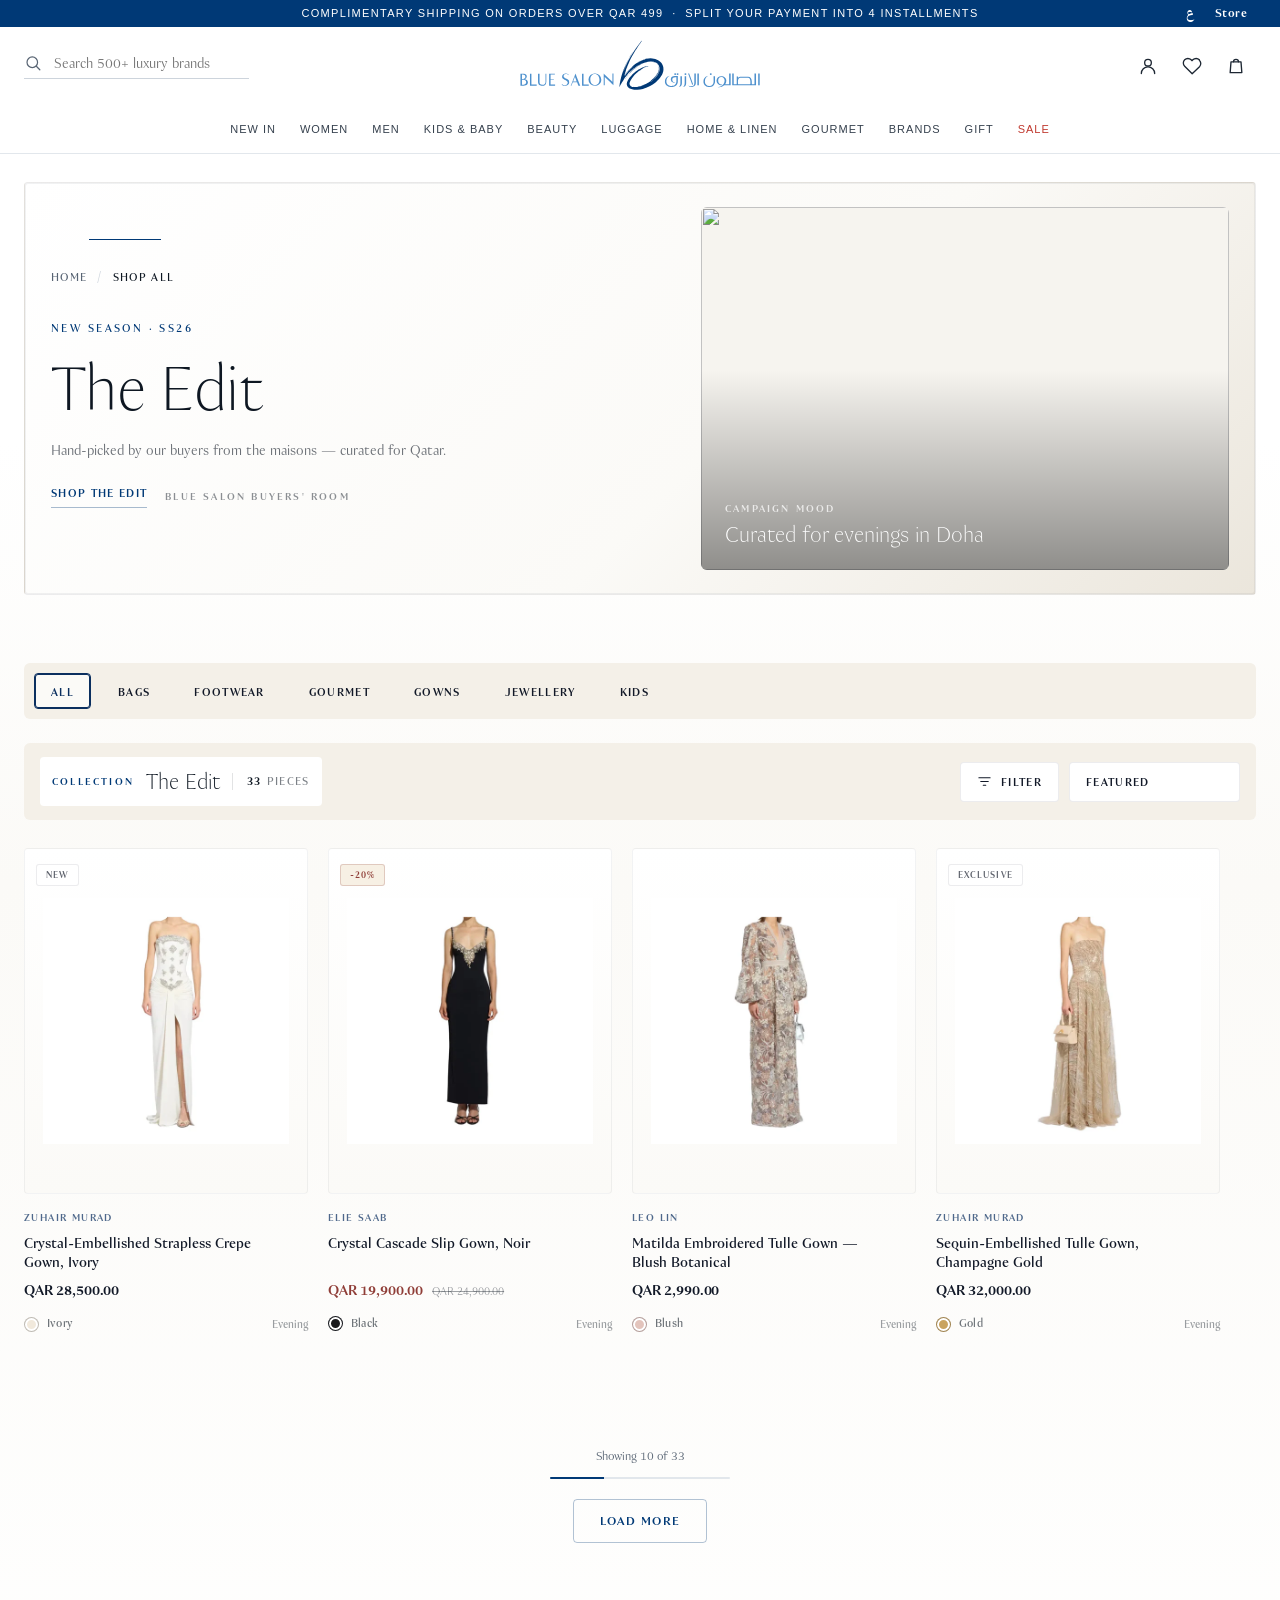
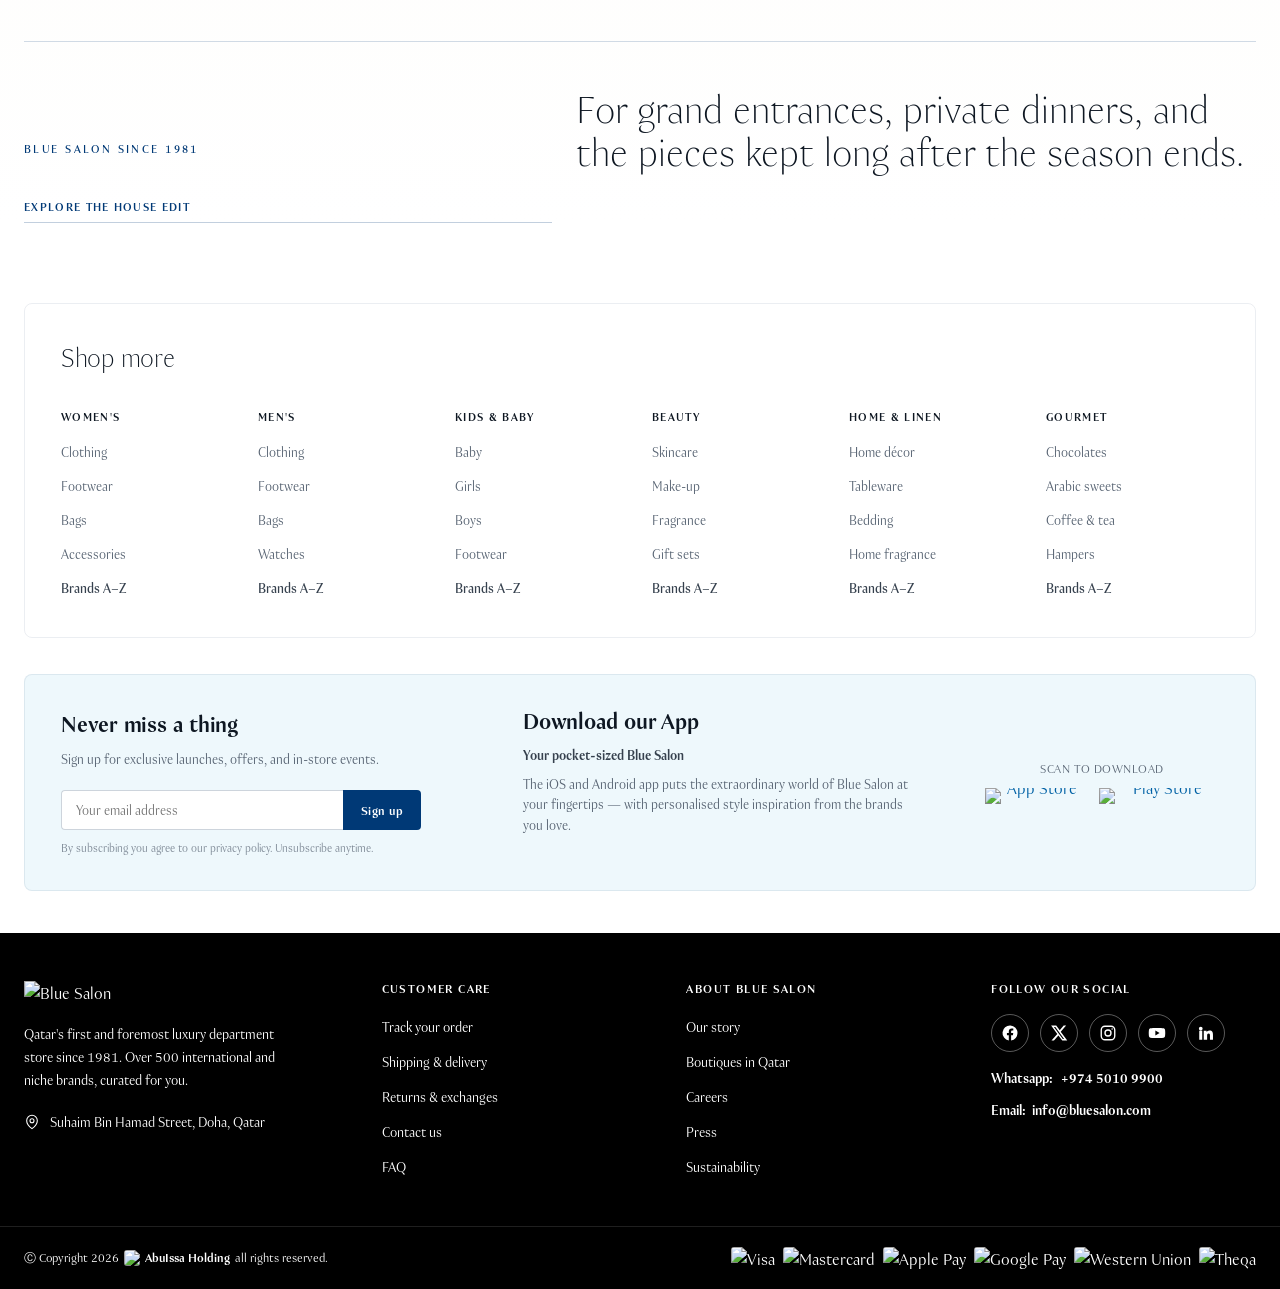
==== listing.html @ 210dc725 "initial commit" ====
<!-- @dsCard group="Website" viewport="1320x720" name="Storefront — Listing" subtitle="bluesalon.com product listing: filter rail, sort, product grid" -->
<!DOCTYPE html>
<html lang="en">
<head>
<meta charset="utf-8">
<meta name="viewport" content="width=device-width, initial-scale=1">
<title>Blue Salon — Shop All</title>
<link rel="icon" href="assets/app-icon.png">
<link rel="stylesheet" href="styles.css">
<link rel="stylesheet" href="app.css">
<link rel="stylesheet" href="shop.css">
</head>
<body class="shop-body listing-body">

  <!-- ════════════════ Header (shared shell) ════════════════ -->
  <header class="bs-nav-root bs-header">

    <!-- Announcement -->
    <div class="bs-announce">
      <div class="bs-announce-inner">
      <span class="bs-announce-msg">Complimentary shipping on orders over QAR 499 &nbsp;·&nbsp; Split your payment into 4 installments</span>
      <div class="bs-announce-utils">
        <span class="bs-util-wrap bs-locale">
          <button class="bs-iconbtn bs-locale-btn" type="button" id="localeBtn" aria-label="Switch language" title="Switch language">
            <span class="bs-lang-switch is-ar" id="localeLangSwitch" aria-hidden="true">ع</span>
          </button>
        </span>
        <button class="bs-iconbtn bs-locale-btn" type="button" aria-label="Store locator" title="Store locator">
          <span class="bs-lang-switch">Store</span>
        </button>
      </div>
      </div>
    </div>

    <!-- Main bar -->
    <div class="bs-topbar">
      <!-- Hamburger (mobile only) -->
      <button class="bs-iconbtn bs-hamburger" type="button" id="hamburgerBtn" aria-label="Menu" aria-expanded="false" aria-controls="mobileDrawer">
        <svg width="22" height="22" viewBox="0 0 24 24" fill="none" stroke="currentColor" stroke-width="1.6" stroke-linecap="round" stroke-linejoin="round"><path d="M3 6h18M3 12h18M3 18h18"/></svg>
      </button>
      <!-- Search -->
      <div class="bs-search">
        <svg width="20" height="20" viewBox="0 0 24 24" fill="none" stroke="currentColor" stroke-width="1.6" stroke-linecap="round" stroke-linejoin="round"><path d="m21 21-4.3-4.3"/><circle cx="11" cy="11" r="7"/></svg>
        <input type="search" placeholder="Search 500+ luxury brands">
      </div>
      <!-- Logo -->
      <a class="bs-logo" href="index.html">
        <img src="assets/logo-horizontal.svg" alt="Blue Salon">
      </a>
      <!-- Utilities -->
      <div class="bs-utils">
        <button class="bs-iconbtn" type="button" aria-label="Account" title="Account">
          <svg width="20" height="20" viewBox="0 0 24 24" fill="none" stroke="currentColor" stroke-width="1.6" stroke-linecap="round" stroke-linejoin="round"><circle cx="12" cy="8" r="4"/><path d="M4 21a8 8 0 0 1 16 0"/></svg>
        </button>
        <span class="bs-util-wrap">
          <button class="bs-iconbtn" type="button" aria-label="Wishlist" title="Wishlist">
            <svg width="20" height="20" viewBox="0 0 24 24" fill="none" stroke="currentColor" stroke-width="1.6" stroke-linecap="round" stroke-linejoin="round"><path d="M20.8 4.6a5.5 5.5 0 0 0-7.8 0L12 5.6l-1-1a5.5 5.5 0 1 0-7.8 7.8l9 9 8.8-8.6a5.5 5.5 0 0 0-.2-7.8z"/></svg>
          </button>
          <span class="bs-count" id="wishCount" hidden>0</span>
        </span>
        <span class="bs-util-wrap">
          <button class="bs-iconbtn" type="button" aria-label="Bag" title="Bag">
            <svg width="20" height="20" viewBox="0 0 24 24" fill="none" stroke="currentColor" stroke-width="1.6" stroke-linecap="round" stroke-linejoin="round"><path d="M6 7h12l1 13H5z"/><path d="M9 7a3 3 0 0 1 6 0"/></svg>
          </button>
          <span class="bs-count" id="cartCount" hidden>0</span>
        </span>
      </div>
    </div>

    <!-- Nav + mega menu hover zone -->
    <div id="navZone">
      <nav class="bs-nav">
        <div class="bs-nav-inner" id="navInner">
          <div class="bs-nav-item" data-menu="new">New In</div>
          <div class="bs-nav-item" data-menu="women">Women</div>
          <div class="bs-nav-item" data-menu="men">Men</div>
          <div class="bs-nav-item" data-menu="kids">Kids &amp; Baby</div>
          <div class="bs-nav-item" data-menu="beauty">Beauty</div>
          <div class="bs-nav-item" data-menu="luggage">Luggage</div>
          <div class="bs-nav-item" data-menu="home">Home &amp; Linen</div>
          <div class="bs-nav-item" data-menu="gourmet">Gourmet</div>
          <div class="bs-nav-item" data-menu="brands">Brands</div>
          <div class="bs-nav-item" data-menu="gift">Gift</div>
          <div class="bs-nav-item sale" data-menu="sale">Sale</div>
          <div class="bs-mega-holder" id="megaHolder"></div>
        </div>
      </nav>
    </div>
  </header>

  <!-- ════════════════ Mobile drawer (built by app.js) ════════════════ -->
  <div class="bs-drawer-scrim" id="drawerScrim" hidden></div>
  <aside class="bs-drawer" id="mobileDrawer" aria-hidden="true" hidden>
    <div class="bs-drawer-head">
      <img class="bs-drawer-logo" src="assets/logo-horizontal.svg" alt="Blue Salon">
      <button class="bs-iconbtn bs-drawer-close" type="button" id="drawerClose" aria-label="Close menu">
        <svg width="22" height="22" viewBox="0 0 24 24" fill="none" stroke="currentColor" stroke-width="1.7" stroke-linecap="round" stroke-linejoin="round"><path d="M6 6l12 12M18 6L6 18"/></svg>
      </button>
    </div>
    <nav class="bs-drawer-nav" id="drawerNav"></nav>
  </aside>

  <main>

    <!-- ════════════════ Editorial PLP hero — split copy / campaign image ════════════════ -->
    <section class="plp-hero">
      <div class="plp-hero-inner">
        <div class="plp-hero-copy">
          <nav class="shop-crumbs" aria-label="Breadcrumb">
            <a href="index.html">Home</a>
            <span class="sep">/</span>
            <span class="current" id="crumbCurrent">Shop All</span>
          </nav>
          <span class="shop-head-kicker">New Season · SS26</span>
          <h1 class="bs-display shop-head-title" id="plpTitle">The Edit</h1>
          <p class="shop-head-sub">Hand-picked by our buyers from the maisons — curated for Qatar.</p>
          <div class="plp-hero-actions">
            <a href="#plpGrid">Shop the edit</a>
            <span>Blue Salon buyers' room</span>
          </div>
        </div>
        <div class="plp-hero-media">
          <img id="plpHeroImg" src="images/1_d90af013-05a4-447c-b48b-e2f61584c227_540x.webp" alt="">
          <div class="plp-hero-media-caption">
            <span>Campaign mood</span>
            <strong>Curated for evenings in Doha</strong>
          </div>
        </div>
      </div>
    </section>

    <div class="shop-page">

      <!-- Department chips -->
      <div class="shop-chips" id="plpChips" aria-label="Shop by category">
        <button class="shop-chip is-active" type="button" data-cat="All">All</button>
        <button class="shop-chip" type="button" data-cat="Gowns">Gowns</button>
        <button class="shop-chip" type="button" data-cat="Jewellery">Jewellery</button>
        <button class="shop-chip" type="button" data-cat="Bags">Bags</button>
        <button class="shop-chip" type="button" data-cat="Footwear">Footwear</button>
        <button class="shop-chip" type="button" data-cat="Gourmet">Gourmet</button>
        <button class="shop-chip" type="button" data-cat="Men">Men</button>
        <button class="shop-chip" type="button" data-cat="Kids">Kids</button>
        <button class="shop-chip" type="button" data-cat="Beauty">Beauty</button>
      </div>

      <!-- Filter drawer (off-canvas on every viewport) -->
      <aside class="plp-filters" id="plpFacets" aria-label="Filters"></aside>

      <!-- Results -->
      <section>
        <div class="plp-toolbar">
          <div class="plp-toolbar-context">
            <span class="plp-toolbar-label">Collection</span>
            <span class="plp-toolbar-name" id="plpToolbarCat">The Edit</span>
            <span class="plp-count" id="plpCount"></span>
          </div>
          <div class="plp-sort">
            <button class="plp-filter-btn" type="button" id="plpFilterBtn">
              <svg width="15" height="15" viewBox="0 0 24 24" fill="none" stroke="currentColor" stroke-width="1.7" stroke-linecap="round"><path d="M3 6h18M6 12h12M10 18h4"/></svg>
              Filter
            </button>
            <span class="plp-toolbar-sep" aria-hidden="true"></span>
            <label class="plp-sort-label" for="plpSort">Sort by</label>
            <select id="plpSort">
              <option value="featured">Featured</option>
              <option value="newest">Newest</option>
              <option value="price-asc">Price · low to high</option>
              <option value="price-desc">Price · high to low</option>
              <option value="rating">Top rated</option>
            </select>
          </div>
        </div>

        <div class="plp-applied" id="plpApplied"></div>

        <div class="plp-grid bs-shelf" id="plpGrid"></div>

        <template id="plpProductCardTemplate">
          <article class="bs-card">
            <div class="bs-card-media">
              <a class="bs-card-image-link" data-card-link>
                <img class="bs-card-img-main" data-card-image alt="" loading="lazy">
                <img class="bs-card-img-hover" data-card-hover alt="" aria-hidden="true" loading="lazy" hidden>
              </a>
              <div class="bs-card-badge" data-card-badge hidden></div>
              <div class="bs-card-hover-icons">
                <a class="bs-card-icon-action bs-card-view" data-card-link aria-label="Quick view">
                  <svg width="18" height="18" viewBox="0 0 24 24" fill="none" stroke="currentColor" stroke-width="1.55" stroke-linecap="round" stroke-linejoin="round"><path d="M2.5 12s3.5-6 9.5-6 9.5 6 9.5 6-3.5 6-9.5 6-9.5-6-9.5-6z"/><circle cx="12" cy="12" r="3"/></svg>
                </a>
                <button class="bs-iconbtn bs-card-wish" type="button" data-wish aria-label="Add to wishlist">
                  <svg width="18" height="18" viewBox="0 0 24 24" fill="none" stroke="currentColor" stroke-width="1.55" stroke-linecap="round" stroke-linejoin="round"><path d="M20.8 4.6a5.5 5.5 0 0 0-7.8 0L12 5.6l-1-1a5.5 5.5 0 1 0-7.8 7.8l9 9 8.8-8.6a5.5 5.5 0 0 0-.2-7.8z"/></svg>
                </button>
              </div>
              <div class="bs-card-actions">
                <button class="bs-card-action bs-card-add" type="button" data-card-add>Add to cart</button>
              </div>
            </div>
            <div class="bs-card-body">
              <a class="bs-card-text-link" data-card-link>
                <span class="bs-eyebrow bs-card-vendor" data-card-vendor></span>
                <span class="bs-card-name" data-card-name></span>
                <span class="bs-price" data-card-price>
                  <span class="bs-price-current" data-card-price-current></span>
                  <span class="bs-price-compare" data-card-price-compare hidden></span>
                </span>
              </a>
              <div class="bs-card-meta-row">
                <span class="bs-card-colour" data-card-colour hidden><i data-card-colour-chip></i><span data-card-colour-name></span></span>
                <span class="bs-card-type" data-card-type></span>
              </div>
              <div class="bs-card-sizes" data-card-sizes aria-label="Available sizes"></div>
            </div>
          </article>
        </template>

        <div class="plp-more" id="plpMore" hidden>
          <div class="plp-more-meta"></div>
          <div class="plp-more-bar"><div class="plp-more-fill"></div></div>
          <button class="bs-btn bs-btn-ghost" type="button">Load more</button>
        </div>
      </section>

    </div>

    <section class="plp-signature">
      <div class="plp-signature-inner">
        <span class="shop-head-kicker">Blue Salon since 1981</span>
        <p>For grand entrances, private dinners, and the pieces kept long after the season ends.</p>
        <a href="listing.html">Explore the house edit</a>
      </div>
    </section>
  </main>

  <!-- Scrim for the mobile filter drawer -->
  <div class="plp-filters-scrim" id="plpScrim" hidden></div>

  <!-- ════════════════ Footer (shared shell) ════════════════ -->
  <footer class="bs-footer">

    <!-- Shop more -->
    <div class="bs-shopmore">
      <div class="bs-shopmore-inner">
        <h2>Shop more</h2>
        <div class="bs-shopmore-grid" id="shopMoreGrid"></div>
      </div>
    </div>

    <!-- Newsletter / App download -->
    <div class="bs-appband">
      <div class="bs-appband-inner">
        <div>
          <h3>Never miss a thing</h3>
          <p class="bs-appband-copy">Sign up for exclusive launches, offers, and in-store events.</p>
          <form class="bs-newsletter-form" onsubmit="return false;">
            <input type="email" placeholder="Your email address">
            <button type="submit">Sign up</button>
          </form>
          <p class="bs-newsletter-fine">By subscribing you agree to our privacy policy. Unsubscribe anytime.</p>
        </div>
        <div>
          <h3>Download our App</h3>
          <p class="bs-app-sub">Your pocket-sized Blue Salon</p>
          <p class="bs-appband-copy bs-app-copy">
            The iOS and Android app puts the extraordinary world of Blue Salon at your fingertips — with personalised style inspiration from the brands you love.
          </p>
        </div>
        <div class="bs-qr">
          <div class="bs-qr-label">Scan to download</div>
           <div class="foot-qr-code">
            <a href="https://apps.apple.com/qa/app/blue-salon-%D8%A7%D9%84%D8%B5%D8%A7%D9%84%D9%88%D9%86-%D8%A7%D9%84%D8%A7%D8%B2%D8%B1%D9%82/id1512188214" target="_blank" rel="noopener">
              <img src="https://cdn.shopify.com/s/files/1/0370/6444/1991/files/qrapp-01.svg?v=1632989194" alt="App Store" width="98">
            </a>
            <a href="https://play.google.com/store/apps/details?id=co.shopney.bluesaloncom&amp;hl=en&amp;gl=US" target="_blank" rel="noopener">
              <img src="https://cdn.shopify.com/s/files/1/0370/6444/1991/files/qrapp-02.svg?v=1632667366" alt="Play Store" width="120">
            </a>
          </div>
        </div>
      </div>
    </div>

    <!-- Original footer -->
    <div class="bs-mainfooter">
      <div class="bs-mainfooter-inner">
        <div class="bs-mainfooter-about">
          <img src="https://www.bluesalon.com/cdn/shop/files/BS_Logo_horizontal-01-white1.png?v=1644232279" alt="Blue Salon">
          <p>Qatar's first and foremost luxury department store since 1981. Over 500 international and niche brands, curated for you.</p>
          <ul class="bs-contact">
            <li>
              <svg width="16" height="16" viewBox="0 0 24 24" fill="none" stroke="currentColor" stroke-width="1.6" stroke-linecap="round" stroke-linejoin="round"><path d="M20 10c0 6-8 12-8 12s-8-6-8-12a8 8 0 0 1 16 0z"/><circle cx="12" cy="10" r="3"/></svg>
              <span>Suhaim Bin Hamad Street, Doha, Qatar</span>
            </li>
          </ul>
        </div>
        <div id="footerCols" class="bs-mainfooter-cols"></div>
      </div>
      <div class="bs-bottomstrip">
        <div class="bs-bottomstrip-inner">
          <span class="bs-copyright">Ⓒ Copyright 2026
            <a class="bs-copyright-aih" href="https://www.abuissa.com" target="_blank" rel="noopener">
              <img src="https://www.abuissa.com/wp-content/uploads/2024/09/cropped-aih-favicon-192x192.png" alt="AbuIssa Holding" width="16" height="16" loading="lazy">
              AbuIssa Holding
            </a>
            all rights reserved.</span>
          <ul class="payment-methods">
            <li><img src="//www.bluesalon.com/cdn/shop/files/Visa_Inverted_x32_5700ab8c-cb49-4355-83c3-4d1146a8076c_x32.png?v=1644226717" alt="Visa" loading="lazy"></li>
            <li><img src="//www.bluesalon.com/cdn/shop/files/mastercard-logo-design-history-1979_x32.jpg?v=1644232735" alt="Mastercard" loading="lazy"></li>
            <li><img src="//www.bluesalon.com/cdn/shop/files/Group_1_x32.jpg?v=1660140162" alt="Apple Pay" loading="lazy"></li>
            <li><img src="//www.bluesalon.com/cdn/shop/files/21Google_Pay9bc22ee1-7e10-4d6f-b0ec-57672824e23d_x32_1_x32.png?v=1709793011" alt="Google Pay" loading="lazy"></li>
            <li><img src="//www.bluesalon.com/cdn/shop/files/unnamed_1_x32.webp?v=1776589537" alt="Western Union" loading="lazy"></li>
            <li><img src="https://colehaan.qa/cdn/shop/files/Theqa-01.svg?v=1726476176&width=540" alt="Theqa" loading="lazy"></li>
          </ul>
        </div>
      </div>
    </div>

  </footer>

  <script src="data.js"></script>
  <script src="app.js"></script>
  <script src="shop.js"></script>
</body>
</html>
---- styles.css ----
/* ============================================================
   BLUE SALON DESIGN SYSTEM — global stylesheet entry point.
   Consumers link THIS file. Imports only — no rules here.
   ============================================================ */
@import url("tokens/fonts.css");
@import url("tokens/colors.css");
@import url("tokens/typography.css");
@import url("tokens/spacing.css");
@import url("tokens/elevation.css");
@import url("tokens/base.css");
---- app.css ----
/* ============================================================
   BLUE SALON — STOREFRONT HOMEPAGE (pure CSS port of the React kit)
   Design tokens come from styles.css; this file holds layout +
   component styles previously written as JSX inline styles.
   ============================================================ */

/* ── Fonts ────────────────────────────────────────────────────
   "Qatar" is the brand typeface — a humanist sans carrying both
   Latin and Arabic, used across the entire system for display
   and UI alike. Weights: 300/400/500/700. */
@font-face {
  font-family: "Qatar";
  src: url("assets/fonts/Qatar-Light.ttf") format("truetype");
  font-weight: 300;
  font-style: normal;
  font-display: swap;
}
@font-face {
  font-family: "Qatar";
  src: url("assets/fonts/Qatar-Regular.ttf") format("truetype");
  font-weight: 400;
  font-style: normal;
  font-display: swap;
}
@font-face {
  font-family: "Qatar";
  src: url("assets/fonts/Qatar-Medium.ttf") format("truetype");
  font-weight: 500;
  font-style: normal;
  font-display: swap;
}
/* 600 mapped to the Bold cut to avoid faux-bold synthesis */
@font-face {
  font-family: "Qatar";
  src: url("assets/fonts/Qatar-Bold.ttf") format("truetype");
  font-weight: 600;
  font-style: normal;
  font-display: swap;
}
@font-face {
  font-family: "Qatar";
  src: url("assets/fonts/Qatar-Bold.ttf") format("truetype");
  font-weight: 700;
  font-style: normal;
  font-display: swap;
}

html, body { margin: 0; background: var(--paper); }

/* ── Header shell ─────────────────────────────────────────── */
.bs-header {
  position: relative;
  z-index: 100;
  background: var(--paper);
}

/* Navy announcement bar */
.bs-announce {
  background: #003976;
  color: #fff;
  text-align: center;
  font-size: 11px;
  letter-spacing: var(--ls-wider);
  text-transform: uppercase;
  padding: 5px 0;
  font-weight: 500;
}
/* Constrain to the same container width as the top bar */
.bs-announce-inner {
  position: relative;
  max-width: var(--container-max);
  margin: 0 auto;
  padding: 0 24px;
}
.bs-announce-msg { display: block; }

/* Locale + store locator utilities pinned to the right edge of the container */
.bs-announce-utils {
  position: absolute;
  top: 50%;
  right: 24px;
  transform: translateY(-50%);
  display: flex;
  align-items: center;
  gap: 2px;
}
[dir="rtl"] .bs-announce-utils { right: auto; left: 24px; }
.bs-announce-utils .bs-iconbtn {
  width: 30px;
  height: 30px;
  color: #fff;
}
.bs-announce-utils .bs-iconbtn svg { width: 18px; height: 18px; }
.bs-announce-utils .bs-iconbtn:hover { background: rgba(255, 255, 255, 0.15); }
.bs-announce-utils .bs-locale-btn { width: auto; padding: 0 8px; }
.bs-announce-utils .bs-locale-panel { color: var(--text-strong); }

/* Single language-code label showing the active language (EN / ع) */
.bs-lang-switch {
  display: inline-flex;
  align-items: center;
  justify-content: center;
  font-family: var(--font-sans);
  font-size: 12px;
  font-weight: 600;
  letter-spacing: 0.04em;
  line-height: 1;
}
.bs-lang-switch.is-ar { font-size: 14px; }

.bs-topbar {
  max-width: var(--container-max);
  margin: 0 auto;
  padding: 0 24px;
  height: 78px;
  display: grid;
  grid-template-columns: 1fr auto 1fr;
  align-items: center;
  gap: 16px;
}

/* Search — bottom border only (spanning 3/4 of the width) */
.bs-search {
  position: relative;
  display: flex;
  align-items: center;
  gap: 10px;
  max-width: 300px;
  color: var(--ink-600);
  padding-bottom: 6px;
}
.bs-search::after {
  content: "";
  position: absolute;
  bottom: 0;
  inset-inline-start: 0;
  width: 75%;
  height: 1px;
  background: var(--border-default);
}
.bs-search input {
  border: 0;
  outline: none;
  background: transparent;
  font-family: var(--font-sans);
  font-size: 14px;
  color: var(--text-strong);
  width: 100%;
}

.bs-logo { justify-self: center; }
.bs-logo img { height: 58px; display: block; }

.bs-utils {
  display: flex;
  align-items: center;
  justify-content: flex-end;
  gap: 4px;
}
.bs-util-wrap { position: relative; display: inline-flex; }

.bs-count {
  position: absolute;
  top: 2px;
  right: 2px;
  min-width: 17px;
  height: 17px;
  padding: 0 4px;
  background: var(--sale);
  color: #fff;
  border-radius: 999px;
  font-size: 10px;
  font-weight: 600;
  display: flex;
  align-items: center;
  justify-content: center;
  font-family: var(--font-sans);
}
.bs-count[hidden] { display: none; }

/* ── Icon button (port of <IconButton variant="plain">) ───── */
.bs-iconbtn {
  display: inline-flex;
  align-items: center;
  justify-content: center;
  width: 40px;
  height: 40px;
  flex: none;
  padding: 0;
  border-radius: var(--radius-circle);
  cursor: pointer;
  background: transparent;
  color: var(--ink-800);
  border: 1px solid transparent;
  transition: background var(--dur-base) var(--ease-standard), color var(--dur-base) var(--ease-standard);
}
.bs-iconbtn:hover { background: var(--surface-hover); }

/* ── Locale picker (region · currency · language) ─────────── */
.bs-locale { position: relative; }
.bs-locale-btn { width: auto; padding: 0 10px; gap: 6px; }
.bs-locale-code {
  font-family: var(--font-sans);
  font-size: 12px;
  font-weight: var(--fw-semibold);
  letter-spacing: var(--ls-wider);
}

.bs-locale-panel {
  position: absolute;
  top: calc(100% + 8px);
  right: 0;
  z-index: 300;
  width: 300px;
  padding: 18px;
  background: var(--surface-card);
  border: var(--border-hair);
  border-radius: var(--radius-md);
  box-shadow: var(--shadow-lg);
  text-align: start;
}
.bs-locale-panel[hidden] { display: none; }
/* Flip to the start edge in RTL so it stays on-screen */
[dir="rtl"] .bs-locale-panel { right: auto; left: 0; }

.bs-locale-field { margin-bottom: 14px; }
.bs-locale-field:last-of-type { margin-bottom: 0; }
.bs-locale-label {
  display: block;
  margin-bottom: 6px;
  font-family: var(--font-sans);
  font-size: 11px;
  font-weight: var(--fw-semibold);
  letter-spacing: var(--ls-wider);
  text-transform: uppercase;
  color: var(--text-muted);
}
.bs-locale-select {
  width: 100%;
  height: 40px;
  padding: 0 12px;
  font-family: var(--font-sans);
  font-size: 14px;
  color: var(--text-strong);
  background: var(--surface-card);
  border: var(--border-line);
  border-radius: var(--radius-sm);
  cursor: pointer;
}
.bs-locale-select:focus-visible { outline: none; border-color: var(--border-focus); box-shadow: var(--shadow-focus); }

/* Language segmented control */
.bs-locale-seg { display: flex; gap: 6px; }
.bs-locale-seg button {
  flex: 1;
  height: 38px;
  font-family: var(--font-sans);
  font-size: 13px;
  font-weight: var(--fw-medium);
  color: var(--text-body);
  background: var(--surface-card);
  border: var(--border-line);
  border-radius: var(--radius-sm);
  cursor: pointer;
  transition: background var(--dur-base) var(--ease-standard), color var(--dur-base) var(--ease-standard), border-color var(--dur-base) var(--ease-standard);
}
.bs-locale-seg button:hover { background: var(--surface-hover); }
.bs-locale-seg button.is-active {
  background: var(--color-primary);
  color: var(--text-on-primary);
  border-color: var(--color-primary);
}

.bs-locale-apply {
  width: 100%;
  height: 42px;
  margin-top: 18px;
  font-family: var(--font-sans);
  font-size: 12px;
  font-weight: var(--fw-semibold);
  letter-spacing: var(--ls-wider);
  text-transform: uppercase;
  color: var(--text-on-primary);
  background: var(--color-primary);
  border: none;
  border-radius: var(--radius-sm);
  cursor: pointer;
  transition: background var(--dur-base) var(--ease-standard);
}
.bs-locale-apply:hover { background: var(--color-primary-hover); }

/* ── Buttons (port of <Button>) ───────────────────────────── */
.bs-btn {
  display: inline-flex;
  align-items: center;
  justify-content: center;
  gap: 10px;
  height: var(--control-md);
  padding: 0 26px;
  font-family: var(--font-sans);
  font-size: 12px;
  font-weight: var(--fw-semibold);
  letter-spacing: var(--ls-wider);
  text-transform: uppercase;
  border-radius: var(--radius-sm);
  cursor: pointer;
  /* border: 1px solid transparent; */
  white-space: nowrap;
  transition: background var(--dur-base) var(--ease-standard),
              color var(--dur-base) var(--ease-standard),
              border-color var(--dur-base) var(--ease-standard),
              transform var(--dur-fast) var(--ease-standard);
}
.bs-btn:active { transform: scale(0.98); }
.bs-btn-primary { background: var(--color-primary); color: var(--text-on-primary); }
.bs-btn-primary:hover { background: var(--color-primary-hover); }
.bs-btn-gold { background: var(--gold-500); color: #fff; }
.bs-btn-gold:hover { background: var(--gold-600); }

/* ── Nav bar + mega menu ──────────────────────────────────── */
.bs-nav-root { font-family: 'League Spartan', sans-serif; }

.bs-nav-root .bs-nav { background: var(--paper); }
.bs-nav-root .bs-nav-inner { display: flex; align-items: stretch; justify-content: center; padding: 0 24px; max-width: var(--container-max); margin: 0 auto; position: relative; border-bottom: 1px solid var(--border-subtle); }
.bs-nav-root .bs-nav-item { padding: 16px 12px; font-size: 11px; font-weight: 500; letter-spacing: 1px; color: var(--text-body); cursor: pointer; position: relative; transition: color .15s; text-transform: uppercase; white-space: nowrap; }
.bs-nav-root .bs-nav-item:hover { color: var(--color-primary); }
.bs-nav-root .bs-nav-item.active { color: var(--color-primary); }
.bs-nav-root .bs-nav-item.active::after { content: ''; position: absolute; bottom: -1px; left: 12px; right: 12px; height: 2px; background: var(--color-primary); }
.bs-nav-root .bs-nav-item.sale { color: var(--sale); }
.bs-nav-root .bs-nav-item.sale.active::after { background: var(--sale); }

.bs-mega-holder { position: absolute; top: 100%; left: 0; right: 0; z-index: 200; display: none; }
.bs-mega-holder.is-open { display: block; }

/* Mega menu */
.bs-nav-root .bs-mega { background: var(--paper); padding: 28px 28px 24px; display: grid; gap: 28px; min-height: 340px; border-top: 1px solid var(--border-subtle); border-bottom: 1px solid var(--border-subtle); box-shadow: 0 8px 24px rgba(0,0,0,.08); }
.bs-nav-root .bs-mega.cols-6 { grid-template-columns: 1fr 1fr 1fr 1fr 1fr 1.3fr; }
.bs-nav-root .bs-mega.cols-5 { grid-template-columns: 1fr 1fr 1fr 1fr 1.3fr; }

.bs-nav-root .bs-col h4 { font-size: 10.5px; letter-spacing: 1.5px; color: var(--ink-900); margin: 0 0 12px; font-weight: 600; text-transform: uppercase; padding-bottom: 8px; border-bottom: 1px solid var(--border-subtle); }
.bs-nav-root .bs-col h4.sub { margin-top: 20px; }
.bs-nav-root .bs-col ul { list-style: none; padding: 0; margin: 0; }
.bs-nav-root .bs-col li { font-size: 13px; color: var(--text-body); padding: 5px 0; cursor: pointer; transition: color .15s; display: flex; align-items: center; }
.bs-nav-root .bs-col li:hover { color: var(--color-primary); }
.bs-nav-root .bs-col li.featured { color: var(--color-gold); font-weight: 500; }
.bs-nav-root .bs-col li.featured:hover { color: var(--blue-900); }
.bs-nav-root .bs-col li.featured.sale-link { color: var(--sale); }

/* Pills */
.bs-nav-root .pill { font-size: 9px; padding: 2px 6px; border-radius: 3px; margin-left: 8px; letter-spacing: 0.5px; font-weight: 500; line-height: 1.4; flex-shrink: 0; }
.bs-nav-root .pill.new { background: var(--blue-700); color: #fff; }
.bs-nav-root .pill.eid { background: var(--color-gold); color: #fff; }
.bs-nav-root .pill.hot { background: var(--sale); color: #fff; }
.bs-nav-root .pill.gift { background: #C16B7E; color: #fff; }
.bs-nav-root .pill.signature { background: var(--blue-900); color: var(--gold-300); border: 0.5px solid var(--gold-500); }
.bs-nav-root .pill.exclusive { background: transparent; color: var(--blue-900); border: 0.5px solid var(--blue-900); }

/* The Edit */
.bs-nav-root .bs-edit { background: var(--surface-panel); border-radius: 8px; padding: 16px; display: flex; flex-direction: column; gap: 10px; }
.bs-nav-root .bs-edit-label { font-size: 9.5px; letter-spacing: 2px; color: var(--color-gold); font-weight: 500; margin-bottom: 2px; }
.bs-nav-root .bs-edit-label.sale-label { color: var(--sale); }
.bs-nav-root .bs-edit-card { background: var(--paper); border-radius: 6px; padding: 12px 14px; border: 1px solid var(--border-subtle); cursor: pointer; transition: all .2s; }
.bs-nav-root .bs-edit-card:hover { border-color: var(--color-gold); transform: translateY(-1px); }
.bs-nav-root .bs-edit-card .tag { font-size: 9px; letter-spacing: 1.2px; color: var(--color-gold); font-weight: 500; text-transform: uppercase; }
.bs-nav-root .bs-edit-card .title { font-size: 14px; color: var(--ink-900); margin-top: 3px; line-height: 1.3; }
.bs-nav-root .bs-edit-card .meta { font-size: 11px; color: var(--text-muted); margin-top: 3px; }
.bs-nav-root .bs-edit-card.feature { background: var(--blue-900); border-color: var(--blue-900); }
.bs-nav-root .bs-edit-card.feature .tag { color: var(--gold-300); }
.bs-nav-root .bs-edit-card.feature .title { color: #fff; }
.bs-nav-root .bs-edit-card.feature .meta { color: rgba(255,255,255,.7); }
.bs-nav-root .bs-edit-card.sale-feature { background: var(--sale); border-color: var(--sale); }
.bs-nav-root .bs-edit-card.sale-feature .tag { color: #FFE0CC; }
.bs-nav-root .bs-edit-card.sale-feature .title { color: #fff; }
.bs-nav-root .bs-edit-card.sale-feature .meta { color: rgba(255,255,255,.85); }

/* A–Z grid */
.bs-nav-root .bs-az { display: grid; grid-template-columns: repeat(7, 1fr); gap: 4px; font-size: 11px; }
.bs-nav-root .bs-az li { padding: 6px 0 !important; justify-content: center; border: 1px solid var(--border-subtle); border-radius: 4px; color: var(--text-muted) !important; font-weight: 500; }
.bs-nav-root .bs-az li:hover { background: var(--color-primary); color: #fff !important; border-color: var(--color-primary); }

/* ── Services strip ───────────────────────────────────────── */
.bs-services { background: #fff; }
.bs-services-inner {
  position: relative;
  z-index: 1;
  max-width: var(--container-max);
  margin: 0 auto;
  padding: 18px 24px;
  display: grid;
  grid-template-columns: repeat(3, 1fr);
  gap: 24px;
  border-bottom: 1px solid var(--border-subtle);
  box-shadow: 0 6px 6px -6px rgba(0, 0, 0, 0.12);
}
.bs-service { display: flex; gap: 14px; align-items: center; justify-content: center; }
.bs-service-icon { color: var(--blue-700); display: inline-flex; }
.bs-service-title { font-size: 12px; font-weight: 600; letter-spacing: var(--ls-wide); text-transform: uppercase; color: var(--ink-900); }
.bs-service-sub { font-size: 12px; color: var(--text-muted); }

/* ── Hero ─────────────────────────────────────────────────── */
/* All slides share the banner's native 1920×720 ratio at container width,
   so the height stays constant between slide types (no layout jump) and the
   full-bleed banners show uncropped. */
.bs-hero { aspect-ratio: 1920 / 720; display: grid; grid-template-columns: 1fr 1fr; overflow: hidden; max-width: var(--container-max); margin: 0 auto; position: relative; }
/* Full-bleed image slide: hide the text panel, let media span the row. */
.bs-hero.is-full { grid-template-columns: 1fr; }
.bs-hero.is-full .bs-hero-panel { display: none; }
.bs-hero-panel {
  background: #fff;
  display: flex;
  flex-direction: column;
  justify-content: center;
  padding: 0 72px;
  position: relative;
}
.bs-hero-title { font-size: 52px; font-weight: 700; color: var(--ink-900); line-height: 1.1; margin: 0 0 14px; }
.bs-hero-sub { font-size: 15px; color: var(--text-muted); margin: 0 0 32px; line-height: 1.6; }
.bs-hero-dots { display: flex; gap: 10px; align-items: center; justify-content: center; padding: 20px 0; }
.bs-hero-dot {
  width: 11px;
  height: 11px;
  padding: 0;
  border-radius: 50%;
  cursor: pointer;
  background: transparent;
  border: 1.5px solid var(--ink-400);
  transition: background .2s;
}
.bs-hero-dot.is-active { background: var(--ink-900); }
.bs-hero-media { overflow: hidden; }
.bs-hero-media img { width: 100%; height: 100%; object-fit: cover; }

/* ── Section headings ─────────────────────────────────────── */
.bs-heading-title { font-size: 34px; margin-top: 8px; }

/* ── Categories (legacy JS grid — kept for other pages) ───── */
.bs-section-cats {
  max-width: var(--container-max);
  margin: 0 auto;
  padding: var(--space-9) 24px var(--space-7);
}
.bs-cats-grid { display: grid; grid-template-columns: repeat(6, 1fr); gap: 16px; margin-top: 36px; }
.bs-cat-link { text-decoration: none; }
.bs-cat-link:hover { text-decoration: none; }
.bs-cat-card {
  position: relative;
  aspect-ratio: 3 / 4;
  border-radius: var(--radius-sm);
  overflow: hidden;
  border: 1px solid var(--border-subtle);
}
.bs-cat-card img { width: 100%; height: 100%; object-fit: cover; display: block; }
.bs-cat-grad { position: absolute; inset: 0; background: linear-gradient(180deg, transparent 40%, rgba(0,42,87,0.6) 100%); }
.bs-cat-label {
  position: absolute;
  left: 0;
  right: 0;
  bottom: 14px;
  text-align: center;
  color: #fff;
  font-size: 12.5px;
  letter-spacing: var(--ls-wider);
  text-transform: uppercase;
  font-weight: 600;
}

/* ── Shop by Category (bento) ─────────────────────────────── */
.bs-shopcat { background: var(--paper); font-family: var(--font-display); }
.bs-shopcat-inner {
  max-width: var(--container-max);
  margin: 0 auto;
  padding: var(--space-9) 24px var(--space-7);
  padding-top: 100px;
}

/* Centered editorial header with gold rule */
.bs-shopcat-head { text-align: center; margin-bottom: 44px; }
.bs-shopcat-kicker {
  display: block;
  font-family: var(--font-sans);
  font-size: 11px;
  font-weight: var(--fw-medium);
  letter-spacing: var(--ls-wider);
  text-transform: uppercase;
  color: var(--gold-600);
  margin-bottom: 12px;
}
.bs-shopcat-title { font-size: 40px; margin: 0; }
.bs-shopcat-rule { margin: 20px auto 0; }

/* Bento grid: featured Women (2×2), 2×2 medium cards, two wide banners */
.bs-shopcat-grid {
  display: grid;
  grid-template-columns: repeat(3, 1fr);
  grid-template-rows: 300px 300px 260px;
  gap: 16px;
  grid-template-areas:
    "women men     beauty"
    "women kids    luggage"
    "gourmet gourmet home";
}
.bs-shopcat-women   { grid-area: women; }
.bs-shopcat-men     { grid-area: men; }
.bs-shopcat-beauty  { grid-area: beauty; }
.bs-shopcat-kids    { grid-area: kids; }
.bs-shopcat-luggage { grid-area: luggage; }
.bs-shopcat-gourmet { grid-area: gourmet; }
.bs-shopcat-home    { grid-area: home; }

/* Card shell */
.bs-shopcat-card {
  position: relative;
  display: block;
  overflow: hidden;
  border-radius: var(--radius-sm);
  text-decoration: none;
  isolation: isolate;
}
.bs-shopcat-card:hover { text-decoration: none; }
.bs-shopcat-img {
  position: absolute;
  inset: 0;
  width: 100%;
  height: 100%;
  object-fit: cover;
  display: block;
  transition: transform var(--dur-slow, .6s) var(--ease-standard, ease);
}
.bs-shopcat-card:hover .bs-shopcat-img { transform: scale(1.04); }

/* Black gradient wash for caption legibility */
.bs-shopcat-card::after {
  content: "";
  position: absolute;
  inset: 0;
  z-index: 1;
  background: linear-gradient(180deg, rgba(0,0,0,0) 40%, rgba(0,0,0,0.65) 100%);
  transition: opacity var(--dur-base, .25s) var(--ease-standard, ease);
}
.bs-shopcat-card:hover::after { opacity: 0.92; }
/* Wide banners fade from the caption side instead of the bottom */
.bs-shopcat-home::after {
  background: linear-gradient(90deg, rgba(0,0,0,0) 35%, rgba(0,0,0,0.6) 100%);
}
.bs-shopcat-gourmet::after {
  background: linear-gradient(90deg, rgba(0,0,0,0.6) 0%, rgba(0,0,0,0) 65%);
}

/* Caption */
.bs-shopcat-caption {
  position: absolute;
  z-index: 2;
  left: 28px;
  right: 28px;
  bottom: 26px;
  display: flex;
  flex-direction: column;
  gap: 4px;
  color: #fff;
}
.bs-shopcat-name {
  font-family: var(--font-display); /* Qatar */
  font-weight: var(--fw-light);
  font-size: 30px;
  color: #fff;
  line-height: 1.1;
  text-shadow: 0 1px 12px rgba(0,42,87,0.45);
}

/* Wide banner cards: caption placed to the side, discover CTA */
.bs-shopcat-banner .bs-shopcat-name { font-size: 34px; }
.bs-shopcat-caption-banner { right: auto; max-width: 60%; }
.bs-shopcat-caption-end {
  left: auto;
  right: 34px;
  align-items: flex-end;
  text-align: right;
}
.bs-shopcat-discover {
  display: inline-flex;
  align-items: center;
  gap: 10px;
  margin-top: 12px;
  font-family: var(--font-sans);
  font-size: 11px;
  font-weight: var(--fw-semibold);
  letter-spacing: var(--ls-wider);
  text-transform: uppercase;
  color: #fff;
}
.bs-shopcat-discover svg { transition: transform var(--dur-base, .25s) var(--ease-standard, ease); }
.bs-shopcat-card:hover .bs-shopcat-discover svg { transform: translateX(5px); }

/* Responsive */
@media (max-width: 900px) {
  .bs-shopcat-grid {
    grid-template-columns: 1fr 1fr;
    grid-template-rows: 320px 220px 220px 200px 200px;
    grid-template-areas:
      "women  women"
      "men    beauty"
      "kids   luggage"
      "gourmet gourmet"
      "home   home";
  }
  .bs-shopcat-caption-banner { max-width: 70%; }
}
@media (max-width: 560px) {
  .bs-shopcat-title { font-size: 30px; }
  .bs-shopcat-grid {
    grid-template-columns: 1fr;
    grid-template-rows: repeat(7, 220px);
    grid-template-areas:
      "women" "men" "beauty" "kids" "luggage" "gourmet" "home";
  }
  .bs-shopcat-caption { left: 20px; right: 20px; bottom: 20px; }
  .bs-shopcat-caption-end { left: 20px; align-items: flex-start; text-align: left; }
}

/* ── Category fashion sliders (Women / Men) ───────────────────
   Selectors are generic so any "<prefix>-collection-home-*" block
   (women, men, …) shares the same styling. */
.cat-fashion { padding: var(--space-7) 0;padding-top: 80px; }
.cat-fashion-women { background: var(--paper); }
.cat-fashion-men { background: var(--paper); }
.cat-fashion-kids { background: var(--paper); }
.cat-fashion-inner {
  max-width: var(--container-max);
  margin: 0 auto;
  padding: 0 24px;
}
.cat-fashion-head { text-align: center; margin-bottom: 34px; }
.cat-fashion-title {
  font-family: var(--font-display);
  font-size: 30px;
  font-weight: var(--fw-medium);
  color: var(--ink-900);
}
.cat-fashion-sub {
  font-family: var(--font-sans);
  font-size: 14px;
  color: var(--text-muted);
  margin: 10px 0 0;
}

/* Slider shell + arrows — minimal, modern, revealed on hover */
[class*="-collection-home-grid-wrapper"] { position: relative; }
[class*="-slider-arrow"] {
  position: absolute;
  top: 50%;
  transform: translateY(-50%);
  z-index: 5;
  width: 42px;
  height: 42px;
  border-radius: var(--radius-circle);
  border: 0;
  background: rgba(255,255,255,0.85);
  -webkit-backdrop-filter: blur(6px);
  backdrop-filter: blur(6px);
  color: var(--ink-900);
  display: flex;
  align-items: center;
  justify-content: center;
  cursor: pointer;
  opacity: 0;
  transition: opacity var(--dur-base) var(--ease-standard),
              background var(--dur-base) var(--ease-standard);
}
[class*="-slider-arrow"] svg { display: block; }
[class*="-slider-arrow"]:hover { background: #fff; }
[class*="-slider-arrow-left"] { left: 14px; }
[class*="-slider-arrow-right"] { right: 14px; }
/* Reveal only while hovering the slider; keep disabled ends hidden */
[class*="-collection-home-grid-wrapper"]:hover [class*="-slider-arrow"] { opacity: 1; }
[class*="-slider-arrow"][disabled] { opacity: 0 !important; pointer-events: none; }

/* Horizontal scroller */
[class*="-collection-home-grid"]:not([class*="-wrapper"]) {
  display: flex;
  gap: 20px;
  overflow-x: auto;
  scroll-behavior: smooth;
  scroll-snap-type: x mandatory;
  scrollbar-width: none;
  -ms-overflow-style: none;
  padding: 2px 0 6px;
}
[class*="-collection-home-grid"]:not([class*="-wrapper"])::-webkit-scrollbar { display: none; }

/* Card — tall editorial portrait */
[class*="-collection-home-card"] {
  position: relative;
  flex: 0 0 calc((100% - 40px) / 3);
  aspect-ratio: 7 / 10;
  overflow: hidden;
  text-decoration: none;
  scroll-snap-align: start;
  isolation: isolate;
}
[class*="-collection-home-card"]:hover { text-decoration: none; }
/* Soft gradient — just enough to seat the title */
[class*="-collection-home-card"]::before {
  content: "";
  position: absolute;
  inset: 0;
  z-index: 1;
  background: linear-gradient(180deg, rgba(0,0,0,0) 55%, rgba(0,0,0,0.32) 100%);
}
[class*="-collection-home-image-wrapper"] { position: absolute; inset: 0; }
[class*="-collection-home-image"]:not([class*="-wrapper"]) {
  width: 100%;
  height: 100%;
  object-fit: cover;
  display: block;
  transition: transform var(--dur-slow, .6s) var(--ease-standard, ease);
}
[class*="-collection-home-card"]:hover [class*="-collection-home-image"]:not([class*="-wrapper"]) { transform: scale(1.04); }

/* Centered light serif title */
[class*="-collection-home-title"] {
  position: absolute;
  left: 16px;
  right: 16px;
  bottom: 40px;
  z-index: 2;
  text-align: center;
  font-family: var(--font-display);
  font-weight: var(--fw-light);
  font-size: 30px;
  letter-spacing: 0.2px;
  color: #fff;
  text-shadow: 0 1px 14px rgba(0,0,0,0.32);
}

@media (max-width: 1000px) {
  [class*="-collection-home-card"] { flex-basis: calc((100% - 20px) / 2.2); }
}
@media (max-width: 560px) {
  .cat-fashion-title { font-size: 24px; }
  [class*="-collection-home-title"] { font-size: 24px; bottom: 28px; }
  [class*="-collection-home-card"] { flex-basis: 82%; }
  [class*="-slider-arrow-left"] { left: 4px; }
  [class*="-slider-arrow-right"] { right: 4px; }
}

/* ── Featured brands slider ───────────────────────────────── */
.cat-fashion-brands { background: var(--paper); }
.cat-fashion-sub-link {
  display: inline-block;
  margin-top: 10px;
  font-family: var(--font-sans);
  font-size: 12px;
  font-weight: var(--fw-semibold);
  letter-spacing: var(--ls-wide);
  text-transform: uppercase;
  color: var(--color-primary);
}
.cat-fashion-sub-link:hover { text-decoration: underline; text-underline-offset: 3px; }

/* Auto-scrolling brands marquee (no arrows, no manual scroll) */
.cat-fashion-brands .brands-collection-home-grid {
  overflow: hidden;
  scroll-snap-type: none;
  padding: 2px 0 6px;
}
.brands-marquee-track {
  display: flex;
  width: max-content;
  animation: brands-marquee 45s linear infinite;
}
.cat-fashion-brands .brands-collection-home-grid:hover .brands-marquee-track { animation-play-state: paused; }
@keyframes brands-marquee {
  from { transform: translateX(0); }
  to   { transform: translateX(-50%); }
}
@media (prefers-reduced-motion: reduce) {
  .brands-marquee-track { animation: none; }
  .cat-fashion-brands .brands-collection-home-grid { overflow-x: auto; }
}

/* Brand logo tiles (opt out of the portrait-card styling) */
.brand-item {
  flex: 0 0 auto;
  width: 200px;
  margin-inline-end: 20px;
  display: flex;
  align-items: stretch;
  text-decoration: none;
}
.brand-item:hover { text-decoration: none; }
.brand-logo {
  display: flex;
  align-items: center;
  justify-content: center;
  width: 100%;
  min-height: 80px;
  padding: 12px 16px;
  background: #fff;
  border: 1px solid var(--border-subtle);
  border-radius: var(--radius-sm);
  transition: border-color var(--dur-base) var(--ease-standard),
              box-shadow var(--dur-base) var(--ease-standard);
}
.brand-item:hover .brand-logo { border-color: var(--border-default); box-shadow: var(--shadow-sm); }
.brand-logo img {
  max-width: 100%;
  max-height: 54px;
  object-fit: contain;
  filter: grayscale(1);
  opacity: 0.7;
  transition: filter var(--dur-base) var(--ease-standard),
              opacity var(--dur-base) var(--ease-standard);
}
.brand-item:hover .brand-logo img { filter: none; opacity: 1; }

@media (max-width: 560px) { .brand-item { width: 150px; margin-inline-end: 14px; } }

/* ── Editorial edits (two-up banners) ─────────────────────── */
.edit-duo { padding: var(--space-7) 0; }
.edit-duo-inner {
  max-width: var(--container-max);
  margin: 0 auto;
  padding: 0 24px;
  display: grid;
  grid-template-columns: 1fr 1fr;
  gap: 24px;
}
.edit-duo-inner .cat-fashion-head { grid-column: 1 / -1; }
.edit-duo-card {
  position: relative;
  display: block;
  aspect-ratio: 16 / 11;
  overflow: hidden;
  text-decoration: none;
  isolation: isolate;
}
.edit-duo-card:hover { text-decoration: none; }
.edit-duo-img {
  position: absolute;
  inset: 0;
  width: 100%;
  height: 100%;
  object-fit: cover;
  display: block;
  transition: transform var(--dur-slow, .6s) var(--ease-standard, ease);
}
.edit-duo-card:hover .edit-duo-img { transform: scale(1.04); }
.edit-duo-overlay {
  position: absolute;
  inset: 0;
  z-index: 1;
  background: linear-gradient(180deg, rgba(0,0,0,0) 45%, rgba(0,0,0,0.42) 100%);
}
.edit-duo-caption {
  position: absolute;
  left: 44px;
  bottom: 44px;
  z-index: 2;
  display: flex;
  flex-direction: column;
  align-items: flex-start;
  gap: 16px;
  color: #fff;
}
.edit-duo-title {
  font-size: 38px;
  font-weight: var(--fw-light);
  line-height: 1.1;
  color: #fff;
  text-shadow: 0 1px 14px rgba(0,0,0,0.3);
}
.edit-duo-link {
  font-family: var(--font-sans);
  font-size: 11.5px;
  font-weight: var(--fw-semibold);
  letter-spacing: var(--ls-wider);
  text-transform: uppercase;
  color: #fff;
  padding-bottom: 4px;
  border-bottom: 1px solid rgba(255,255,255,0.7);
  transition: border-color var(--dur-base) var(--ease-standard);
}
.edit-duo-card:hover .edit-duo-link { border-color: #fff; }

@media (max-width: 760px) {
  .edit-duo-inner { grid-template-columns: 1fr; }
  .edit-duo-caption { left: 28px; bottom: 28px; }
  .edit-duo-title { font-size: 30px; }
}

/* ── Trending ─────────────────────────────────────────────── */
.bs-section-trending {
  max-width: var(--container-max);
  margin: 0 auto;
  padding: 0 24px var(--space-9);
}
.bs-trending-head { display: flex; justify-content: space-between; align-items: flex-end; }
.bs-viewall { font-size: 12px; letter-spacing: var(--ls-wider); text-transform: uppercase; font-weight: 600; color: var(--color-primary); }
.bs-products-grid { display: grid; grid-template-columns: repeat(4, 1fr); gap: 20px; margin-top: 36px; }

/* ── Product card (port of <ProductCard>) ─────────────────── */
.bs-card {
  display: flex;
  flex-direction: column;
  background: var(--surface-card);
  border: 1px solid var(--border-subtle);
  border-radius: var(--radius-sm);
  overflow: hidden;
  cursor: pointer;
  transition: box-shadow var(--dur-base) var(--ease-standard), transform var(--dur-base) var(--ease-standard);
}
.bs-card:hover { box-shadow: var(--shadow-md); transform: translateY(-3px); }
.bs-card-media { position: relative; aspect-ratio: 3 / 4; background: var(--paper); overflow: hidden; }
.bs-card-media img {
  position: absolute;
  inset: 0;
  width: 100%;
  height: 100%;
  object-fit: cover;
  transition: opacity var(--dur-slow) var(--ease-standard);
}
.bs-card-img-hover { opacity: 0; }
.bs-card.has-hover:hover .bs-card-img-hover { opacity: 1; }
.bs-card.has-hover:hover .bs-card-img-main { opacity: 0; }
.bs-card-badge { position: absolute; top: 12px; left: 12px; }
.bs-card-wish {
  position: absolute;
  top: 8px;
  right: 8px;
  background: rgba(255,255,255,0.86);
  backdrop-filter: blur(2px);
}
.bs-card-wish.is-wishlisted { color: var(--sale); }
.bs-card-wish.is-wishlisted svg { fill: var(--sale); stroke: var(--sale); }
.bs-card-body { padding: 16px 16px 18px; display: flex; flex-direction: column; gap: 7px; }
.bs-card-vendor { color: var(--color-primary); }
.bs-card-name {
  font-family: var(--font-sans);
  font-size: var(--text-sm);
  color: var(--text-body);
  line-height: var(--lh-snug);
  display: -webkit-box;
  -webkit-line-clamp: 2;
  -webkit-box-orient: vertical;
  overflow: hidden;
  min-height: calc(var(--text-sm) * var(--lh-snug) * 2);
}

/* ── Badge (port of <Badge>) ──────────────────────────────── */
.bs-badge {
  display: inline-flex;
  align-items: center;
  height: 22px;
  padding: 0 9px;
  font-family: var(--font-sans);
  font-size: var(--text-2xs);
  font-weight: var(--fw-semibold);
  letter-spacing: var(--ls-wide);
  text-transform: uppercase;
  border-radius: var(--radius-xs);
  white-space: nowrap;
  background: var(--ink-900);
  color: #fff;
}
.bs-badge-sale { background: var(--sale); }
.bs-badge-new { background: var(--color-primary); }
.bs-badge-gold { background: var(--gold-500); }
.bs-badge-soldout { background: rgba(14,23,34,0.55); }

/* ── Price tag (port of <PriceTag size="sm">) ─────────────── */
.bs-price { display: inline-flex; align-items: baseline; gap: 10px; font-family: var(--font-display); margin-top: 2px; }
.bs-price-current { font-size: 14px; font-weight: var(--fw-medium); color: var(--price-regular); letter-spacing: var(--ls-tight); }
.bs-price.on-sale .bs-price-current { color: var(--price-sale); }
.bs-price-compare { font-size: calc(14px * 0.72); color: var(--text-subtle); text-decoration: line-through; font-weight: var(--fw-regular); }

/* ── Editorial banner ─────────────────────────────────────── */
.bs-editorial { background: var(--paper); }
.bs-editorial-inner {
  max-width: var(--container-max);
  margin: 0 auto;
  padding: var(--space-9) 24px;
  display: grid;
  grid-template-columns: 1fr 1fr;
  gap: 56px;
  align-items: center;
}
.bs-eyebrow-gold { color: var(--gold-600); }
.bs-editorial-rule { margin: 16px 0 22px; }
.bs-editorial-title { font-size: 44px; line-height: 1.05; margin-bottom: 18px; }
.bs-editorial-copy { font-size: 15.5px; line-height: 1.75; color: var(--text-muted); max-width: 420px; margin: 0 0 26px; }
.bs-editorial-media { aspect-ratio: 4 / 3; border-radius: var(--radius-sm); overflow: hidden; }
.bs-editorial-media img { width: 100%; height: 100%; object-fit: cover; display: block; }

/* ── Footer ───────────────────────────────────────────────── */
.bs-footer { font-family: var(--font-sans); color: var(--ink-900); }

/* Shop more */
.bs-shopmore { background: #fff; border-top: 1px solid var(--border-subtle); padding: 24px 24px 26px; }
.bs-shopmore-inner { max-width: var(--container-max); margin: 0 auto; }
.bs-shopmore h2 { font-size: 28px; font-weight: 700; margin: 0 0 36px; letter-spacing: -0.01em; }
.bs-shopmore-grid { display: grid; grid-template-columns: repeat(6, 1fr); gap: 24px; }
.bs-shopmore-col-h { font-size: 14px; font-weight: 700; margin-bottom: 14px; }
.bs-shopmore ul { list-style: none; padding: 0; margin: 0; display: flex; flex-direction: column; gap: 10px; }
.bs-shopmore a { font-size: 13px; color: var(--text-body); font-weight: 400; text-decoration: none; line-height: 1.4; }
.bs-shopmore a.is-strong { font-weight: 600; }

/* Newsletter / app band */
.bs-appband { background: var(--blue-50); border-top: 1px solid var(--border-subtle); padding: 24px 24px; }
.bs-appband-inner {
  max-width: var(--container-max);
  margin: 0 auto;
  display: grid;
  grid-template-columns: 1fr 1fr auto;
  gap: 64px;
  align-items: center;
}
.bs-appband h3 { font-size: 22px; font-weight: 700; margin: 0 0 8px; letter-spacing: -0.01em; }
.bs-appband-copy { font-size: 13px; color: var(--text-muted); margin: 0 0 20px; line-height: 1.6; }
.bs-newsletter-form { display: flex; max-width: 360px; }
.bs-newsletter-form input {
  flex: 1;
  border: 1px solid var(--border-default);
  border-right: none;
  border-radius: 4px 0 0 4px;
  padding: 11px 14px;
  font-size: 13px;
  font-family: var(--font-sans);
  color: var(--text-strong);
  background: #fff;
  outline: none;
}
.bs-newsletter-form button {
  background: var(--color-primary);
  color: #fff;
  border: none;
  border-radius: 0 4px 4px 0;
  padding: 11px 18px;
  font-size: 12px;
  font-weight: 600;
  letter-spacing: var(--ls-wide);
  font-family: var(--font-sans);
  cursor: pointer;
  white-space: nowrap;
}
.bs-newsletter-fine { font-size: 11px; color: var(--text-subtle); margin: 10px 0 0; line-height: 1.5; }
.bs-app-sub { font-size: 13px; font-weight: 600; color: var(--text-body); margin: 0 0 8px; }
.bs-app-copy { margin-bottom: 24px; }
.foot-qr-code { display: flex; align-items: center; gap: 16px; }
.foot-qr-code a { display: inline-flex; line-height: 0; }
.foot-qr-code img { height: auto; display: block; }
.bs-qr { text-align: center; }
.bs-qr-label { font-size: 11.5px; color: var(--text-muted); margin-bottom: 10px; letter-spacing: var(--ls-wide); text-transform: uppercase; }
.bs-qr-box {
  width: 110px;
  height: 110px;
  background: var(--ink-100);
  border: 1px solid var(--border-subtle);
  border-radius: 8px;
  display: flex;
  align-items: center;
  justify-content: center;
}

/* Main footer */
.bs-mainfooter { background: #000; color: #fff; }
.bs-mainfooter-inner {
  max-width: var(--container-max);
  margin: 0 auto;
  padding: 48px 24px;
  display: grid;
  grid-template-columns: 1.2fr repeat(3, 1fr);
  gap: 40px;
}
.bs-mainfooter-cols { display: contents; }
.bs-mainfooter-about img { height: 34px; margin-bottom: 18px; }
.bs-mainfooter-about p { font-size: 13.5px; line-height: 1.7; color: #fff; max-width: 260px; margin: 0; }

/* Contact details */
.bs-contact { list-style: none; margin: 20px 0 0; padding: 0; display: flex; flex-direction: column; gap: 11px; }
.bs-contact li { display: flex; align-items: center; gap: 10px; font-size: 13.5px; color: #fff; }
.bs-contact svg { flex: none; color: #fff; }
.bs-contact a { color: #fff; text-decoration: none; }
.bs-contact a:hover { color: #fff; text-decoration: underline; text-underline-offset: 3px; }

/* Social icons */
.social-icons { list-style: none; margin: 0; padding: 0; display: flex; align-items: center; flex-wrap: wrap; gap: 10px; }
.bs-mainfooter-cols .social-icons { flex-direction: row; }

/* WhatsApp / contact number under the social icons */
.footer-whatsapp {
  display: flex;
  width: fit-content;
  align-items: center;
  gap: 8px;
  margin-top: 16px;
  font-size: 14px;
  font-weight: 600;
  color: #fff;
  text-decoration: none;
}
.footer-whatsapp svg { flex: none; color: #25D366; }
.footer-whatsapp:hover { color: #fff; }

/* Email contact under WhatsApp */
.footer-email {
  display: flex;
  width: fit-content;
  align-items: center;
  gap: 6px;
  margin-top: 12px;
  font-size: 14px;
  font-weight: 600;
  color: #fff;
  text-decoration: none;
}
.footer-email:hover { color: #fff; }
.social-icons a {
  display: inline-flex;
  align-items: center;
  justify-content: center;
  width: 38px;
  height: 38px;
  border-radius: var(--radius-circle);
  border: 1px solid rgba(255,255,255,0.35);
  color: #fff;
  transition: background var(--dur-base) var(--ease-standard),
              color var(--dur-base) var(--ease-standard),
              border-color var(--dur-base) var(--ease-standard);
}
.social-icons a:hover { background: #fff; color: #0a1420; border-color: #fff; }
.bs-mainfooter h4 { font-size: 11.5px; letter-spacing: var(--ls-wider); text-transform: uppercase; color: #fff; margin: 0 0 16px; }
.bs-mainfooter-cols ul { list-style: none; padding: 0; margin: 0; display: flex; flex-direction: column; gap: 11px; }
.bs-mainfooter-cols a { font-size: 13.5px; color: #fff; text-decoration: none; }
.bs-mainfooter-cols a:hover { color: #fff; }
.bs-bottomstrip { border-top: 1px solid rgba(255,255,255,0.12); }
.bs-bottomstrip-inner {
  max-width: var(--container-max);
  margin: 0 auto;
  padding: 20px 24px;
  display: flex;
  justify-content: space-between;
  align-items: center;
  flex-wrap: wrap;
  gap: 12px;
}
.bs-copyright {
  display: inline-flex;
  align-items: center;
  flex-wrap: wrap;
  gap: 5px;
  font-size: 12px;
  color: #fff;
}
.bs-copyright-aih {
  display: inline-flex;
  align-items: center;
  gap: 5px;
  color: #fff;
  text-decoration: none;
  font-weight: 600;
}
.bs-copyright-aih img { width: 16px; height: 16px; border-radius: 3px; }
.bs-copyright-aih:hover { color: #fff; }
.payment-methods {
  list-style: none;
  display: flex;
  align-items: center;
  gap: 8px;
  margin: 0;
  padding: 0;
  flex-wrap: wrap;
}
.payment-methods li { display: inline-flex; }
.payment-methods img {
  height: 22px;
  width: auto;
  display: block;
  border-radius: 3px;
}

/* ── Mobile hamburger + slide-in drawer ───────────────────────
   The hamburger is hidden on desktop and revealed at ≤900 (see
   the responsive block below); the drawer stays off-canvas until
   app.js opens it, so desktop is never affected. */
.bs-hamburger { display: none; margin-left: -6px; }

.bs-drawer-scrim {
  position: fixed;
  inset: 0;
  z-index: 400;
  background: rgba(0, 42, 87, 0.42);
  opacity: 0;
  transition: opacity var(--dur-base, .28s) var(--ease-standard, ease);
}
.bs-drawer-scrim.is-open { opacity: 1; }
.bs-drawer-scrim[hidden] { display: none; }

.bs-drawer {
  position: fixed;
  top: 0;
  left: 0;
  z-index: 500;
  width: min(86vw, 360px);
  height: 100%;
  background: var(--paper);
  display: flex;
  flex-direction: column;
  transform: translateX(-100%);
  transition: transform var(--dur-slow, .3s) var(--ease-standard, ease);
  box-shadow: var(--shadow-lg);
  overflow: hidden;
}
.bs-drawer.is-open { transform: translateX(0); }
.bs-drawer[hidden] { display: none; }
[dir="rtl"] .bs-drawer { left: auto; right: 0; transform: translateX(100%); }
[dir="rtl"] .bs-drawer.is-open { transform: translateX(0); }

.bs-drawer-head {
  flex: none;
  display: flex;
  align-items: center;
  justify-content: space-between;
  padding: 14px 16px;
  border-bottom: 1px solid var(--border-subtle);
}
.bs-drawer-logo { height: 34px; display: block; }

.bs-drawer-nav {
  flex: 1;
  overflow-y: auto;
  -webkit-overflow-scrolling: touch;
  padding: 4px 0 32px;
}

/* Accordion rows */
.bs-drawer-item { border-bottom: 1px solid var(--border-subtle); }
.bs-drawer-link {
  display: flex;
  align-items: center;
  justify-content: space-between;
  gap: 12px;
  width: 100%;
  padding: 15px 20px;
  background: none;
  border: 0;
  cursor: pointer;
  font-family: 'League Spartan', sans-serif;
  font-size: 14px;
  font-weight: 500;
  letter-spacing: 1px;
  text-transform: uppercase;
  color: var(--text-body);
  text-align: left;
}
.bs-drawer-link:hover { color: var(--color-primary); }
.bs-drawer-link.sale { color: var(--sale); }
.bs-drawer-chev {
  flex: none;
  color: var(--text-muted);
  transition: transform var(--dur-base, .25s) var(--ease-standard, ease);
}
.bs-drawer-item.is-open > .bs-drawer-link .bs-drawer-chev { transform: rotate(90deg); }

/* Sub-panel carries the reused mega-menu markup, flattened */
.bs-drawer-sub { display: none; padding: 0 20px 16px; }
.bs-drawer-item.is-open > .bs-drawer-sub { display: block; }
.bs-drawer .bs-mega {
  display: block;
  min-height: 0;
  padding: 2px 0 0;
  gap: 0;
  border: 0;
  box-shadow: none;
  grid-template-columns: none !important;
}
.bs-drawer .bs-col { margin-bottom: 16px; }
.bs-drawer .bs-col:last-child { margin-bottom: 0; }
.bs-drawer .bs-col h4 { margin: 0 0 8px; }
.bs-drawer .bs-col h4.sub { margin-top: 14px; }
.bs-drawer .bs-az { grid-template-columns: repeat(5, 1fr); }
.bs-drawer .bs-edit { display: none; } /* drop promo cards in the compact drawer */

/* ════════════════════════════════════════════════════════════
   RESPONSIVE — header, hero, services and footer.
   The mid-page grids (shop-by-category, sliders, brands,
   edit-duo) carry their own breakpoints above; the rules here
   cover the shell that was desktop-only until now.
   Breakpoints: 1024 (tablet-l) · 768 (tablet-p) · 560 (phone-l)
   · 400 (phone-s).
   ════════════════════════════════════════════════════════════ */

/* ── ≤1024: tighten the top bar and let the nav scroll ─────── */
@media (max-width: 1024px) {
  .bs-topbar { padding: 0 16px; height: 70px; gap: 12px; }
  .bs-search { max-width: 220px; }
  .bs-logo img { height: 48px; }

  /* 11 nav items no longer fit — become a horizontal scroller.
     The hover mega-menu is desktop-only, so clipping it here is
     acceptable; touch users get a clean swipeable strip. */
  .bs-nav-root .bs-nav-inner {
    justify-content: flex-start;
    overflow-x: auto;
    scrollbar-width: none;
    -ms-overflow-style: none;
    -webkit-overflow-scrolling: touch;
  }
  .bs-nav-root .bs-nav-inner::-webkit-scrollbar { display: none; }
  .bs-nav-root .bs-nav-item { padding: 14px 14px; letter-spacing: 1px; }
}

/* ── ≤900: swap the nav strip for a hamburger, stack the hero ─ */
@media (max-width: 900px) {
  /* Mobile navigation: hide the horizontal strip, show hamburger */
  #navZone { display: none; }
  .bs-hamburger { display: inline-flex; }
  .bs-topbar { grid-template-columns: auto 1fr auto; }
  .bs-search { display: none; }
  .bs-logo { justify-self: center; }

  .bs-hero {
    grid-template-columns: 1fr;
    height: auto;
  }
  .bs-hero-media { aspect-ratio: 16 / 10; }
  .bs-hero-panel { padding: 30px 28px 40px; text-align: center; align-items: center; }
  .bs-hero-title { font-size: 38px; }
  .bs-hero-sub { font-size: 14px; margin-bottom: 24px; }
  .bs-hero-dots { padding: 16px 0; }

  .bs-shopcat-title { font-size: 34px; }
}

/* ── ≤768: compact services + trim container padding ──────── */
@media (max-width: 768px) {
  .bs-services-inner { gap: 12px; padding: 14px 16px; }
  .bs-service { flex-direction: column; text-align: center; gap: 6px; }
  .bs-service-sub { display: none; }

  .bs-shopcat-inner,
  .cat-fashion-inner,
  .edit-duo-inner,
  .bs-shopmore-inner { padding-left: 16px; padding-right: 16px; }
  .bs-nav-root .bs-nav-inner { padding: 0 16px; }

  /* Footer: collapse the multi-column bands */
  .bs-appband-inner {
    grid-template-columns: 1fr 1fr;
    gap: 32px;
    align-items: start;
  }
  .bs-qr { grid-column: 1 / -1; text-align: left; }
  .bs-mainfooter-inner { grid-template-columns: 1fr 1fr; gap: 28px 32px; }
  .bs-mainfooter-about { grid-column: 1 / -1; }
  .bs-shopmore-grid { grid-template-columns: repeat(3, 1fr); gap: 20px 24px; }
}

/* ── ≤560: single-column shell for phones ─────────────────── */
@media (max-width: 560px) {
  /* Top bar: hamburger · centered logo · utilities (grid set at ≤900) */
  .bs-topbar { height: 58px; padding: 0 10px; gap: 4px; }
  .bs-logo img { height: 38px; }
  .bs-iconbtn { width: 36px; height: 36px; }
  .bs-utils { gap: 0; }
  .bs-announce { font-size: 10px; }
  .bs-announce-inner { padding: 0 10px; }
  .bs-announce-msg { padding: 0 60px; }
  .bs-announce-utils { right: 10px; gap: 0; }
  .bs-announce-utils .bs-iconbtn { width: 28px; height: 28px; }
  .bs-announce-utils .bs-iconbtn svg { width: 16px; height: 16px; }

  .bs-hero-title { font-size: 30px; }
  .bs-hero-panel { padding: 26px 20px 34px; }
  .bs-hero-media { aspect-ratio: 4 / 3; }
  .bs-shopcat-title { font-size: 30px; }

  .bs-appband { padding: 18px 16px; }
  .bs-appband-inner { grid-template-columns: 1fr; gap: 28px; }
  .bs-newsletter-form { max-width: none; }
  .foot-qr-code { flex-wrap: wrap; }

  .bs-shopmore { padding: 20px 16px 22px; }
  .bs-shopmore h2 { font-size: 22px; margin-bottom: 24px; }
  .bs-shopmore-grid { grid-template-columns: repeat(2, 1fr); gap: 22px 18px; }

  .bs-mainfooter-inner { padding: 36px 16px; }
  .bs-bottomstrip-inner { padding: 16px; justify-content: center; text-align: center; }
}

/* ── ≤400: last squeeze for small phones ──────────────────── */
@media (max-width: 400px) {
  .bs-nav-root .bs-nav-item { padding: 12px 11px; }
  .bs-hero-title { font-size: 26px; }
  .bs-mainfooter-inner { grid-template-columns: 1fr; }
  .bs-utils { gap: 0; }
}
---- shop.css ----
/* ============================================================
   BLUE SALON — SHOP PAGES (Product Listing + Product Detail)
   Sits on top of styles.css (tokens) and app.css (shell + cards).
   Direction: luxury editorial retail — soft ivory/powder washes,
   navy reserved for active states, thin gold accents, generous
   whitespace, magazine inserts inside the grid.
   ============================================================ */

/* ── Shared page shell ────────────────────────────────────── */
.shop-page {
  max-width: var(--container-max);
  margin: 0 auto;
  padding: var(--space-7) 24px var(--space-10);
}

/* Breadcrumbs — quiet spaced-caps trail */
.shop-crumbs {
  display: flex;
  align-items: center;
  flex-wrap: wrap;
  gap: 10px;
  font-family: var(--font-sans);
  font-size: var(--text-2xs);
  font-weight: var(--fw-medium);
  letter-spacing: var(--ls-wider);
  text-transform: uppercase;
}
.shop-crumbs a { color: var(--text-muted); text-decoration: none; transition: color var(--dur-base) var(--ease-standard); }
.shop-crumbs a:hover { color: var(--color-primary); text-decoration: none; }
.shop-crumbs .sep { color: var(--ink-300); }
.shop-crumbs .current { color: var(--text-strong); }
/* On the PDP the crumbs sit directly in the page container */
#pdpCrumbs { padding: 0 0 4px; }

/* ════════════════════════════════════════════════════════════
   PLP HERO — split editorial header on a soft ivory→powder wash.
   The tinted panel is boxed to the container and centered, so the
   background never runs full-bleed.
   ════════════════════════════════════════════════════════════ */
.plp-hero {
  max-width: var(--container-max);
  margin: 20px auto 0;
  padding: 0 24px;
}
.plp-hero-inner {
  /* background: linear-gradient(115deg, var(--paper-3) 0%, var(--paper-2) 15%, rgba(0, 195, 255, 0.041) 50%); */
  border: var(--border-hair);
  border-radius: var(--radius-md);
  box-shadow: #fff 0 2px 10px;
  overflow: hidden;
  padding: var(--space-6) 26px;
  display: grid;
  /* grid-template-columns: minmax(0, 1.05fr) minmax(0, 0.95fr); */
  gap: 56px;
  align-items: center;
}
.plp-hero-copy { animation: shop-up .6s var(--ease-standard) both; }
.plp-hero-copy .shop-crumbs { margin-bottom: 26px; }

.shop-head-kicker {
  display: block;
  font-family: var(--font-sans);
  font-size: var(--text-2xs);
  font-weight: var(--fw-medium);
  letter-spacing: var(--ls-widest);
  text-transform: uppercase;
  color: var(--gold-600);
  margin-bottom: 14px;
}
.shop-head-title { font-size: var(--text-display-l); margin: 0; }
.shop-head-sub {
  max-width: 440px;
  margin: 16px 0 0;
  font-size: var(--text-sm);
  line-height: var(--lh-relaxed);
  color: var(--text-muted);
}
.plp-hero-copy .bs-rule-gold { margin: 26px 0 0; }

.plp-hero-media {
  position: relative;
  aspect-ratio: 16 / 12;
  border-radius: var(--radius-sm);
  overflow: hidden;
  /* box-shadow: var(--shadow-md); */
  animation: shop-up .6s var(--ease-standard) .08s both;
}
.plp-hero-media img {
  position: absolute;
  inset: 0;
  width: 100%;
  height: 100%;
  object-fit: cover;
  display: block;
  transition: opacity var(--dur-slow) var(--ease-standard);
}

@keyframes shop-up {
  from { opacity: 0; transform: translateY(14px); }
  to   { opacity: 1; transform: none; }
}

/* ── Category chips — elegant pill navigation ─────────────── */
.shop-chips {
  display: flex;
  flex-wrap: wrap;
  justify-content: center;
  gap: 10px;
  margin-bottom: var(--space-7);
}
.shop-chip {
  height: var(--control-sm);
  padding: 0 22px;
  display: inline-flex;
  align-items: center;
  flex: none;
  font-family: var(--font-sans);
  font-size: var(--text-2xs);
  font-weight: var(--fw-semibold);
  letter-spacing: var(--ls-wider);
  text-transform: uppercase;
  color: var(--text-body);
  background: var(--surface-card);
  border: var(--border-hair);
  border-radius: var(--radius-pill);
  cursor: pointer;
  transition: background var(--dur-base) var(--ease-standard),
              color var(--dur-base) var(--ease-standard),
              border-color var(--dur-base) var(--ease-standard),
              transform var(--dur-fast) var(--ease-standard);
}
.shop-chip:hover { border-color: rgba(20, 20, 20, 0.16); background: #f7f6f3; color: #141414; transform: translateY(-1px); }
.shop-chip.is-active {
  background: var(--color-primary);
  border-color: var(--color-primary);
  color: var(--text-on-primary);
}

/* ════════════════════════════════════════════════════════════
   PLP TOOLBAR — sticky count · filter · sort strip
   ════════════════════════════════════════════════════════════ */
.plp-toolbar {
  position: sticky;
  top: 0;
  z-index: 60;
  display: flex;
  align-items: center;
  justify-content: space-between;
  gap: 16px;
  margin: 0 -24px 26px;
  padding: 14px 24px;
  background: rgba(255, 255, 255, 0.92);
  -webkit-backdrop-filter: blur(8px);
  backdrop-filter: blur(8px);
  border-bottom: var(--border-hair);
}
.plp-count {
  font-family: var(--font-sans);
  font-size: var(--text-2xs);
  font-weight: var(--fw-medium);
  letter-spacing: var(--ls-wider);
  text-transform: uppercase;
  color: var(--text-muted);
}
.plp-count strong { color: var(--text-strong); font-weight: var(--fw-semibold); }

.plp-sort { display: flex; align-items: center; gap: 14px; }
.plp-toolbar-sep { width: 1px; height: 20px; background: var(--border-subtle); }
.plp-sort-label {
  font-family: var(--font-sans);
  font-size: var(--text-2xs);
  font-weight: var(--fw-medium);
  letter-spacing: var(--ls-wider);
  text-transform: uppercase;
  color: var(--text-muted);
}
.plp-sort select {
  font-family: var(--font-sans);
  font-size: var(--text-sm);
  font-weight: var(--fw-medium);
  color: var(--text-strong);
  background: transparent;
  border: 0;
  border-bottom: 1px solid var(--border-default);
  padding: 6px 2px;
  cursor: pointer;
  outline: none;
  transition: border-color var(--dur-base) var(--ease-standard);
}
.plp-sort select:hover { border-color: var(--ink-900); }
.plp-sort select:focus-visible { border-color: var(--border-focus); }

/* Filter trigger — always visible, refined ghost pill */
.plp-filter-btn {
  display: inline-flex;
  align-items: center;
  gap: 9px;
  height: var(--control-sm);
  padding: 0 18px;
  font-family: var(--font-sans);
  font-size: var(--text-2xs);
  font-weight: var(--fw-semibold);
  letter-spacing: var(--ls-wider);
  text-transform: uppercase;
  color: var(--text-strong);
  background: var(--surface-card);
  border: var(--border-hair);
  border-radius: var(--radius-pill);
  cursor: pointer;
  transition: background var(--dur-base) var(--ease-standard),
              border-color var(--dur-base) var(--ease-standard),
              color var(--dur-base) var(--ease-standard);
}
.plp-filter-btn:hover { border-color: rgba(20, 20, 20, 0.16); background: #f7f6f3; color: #141414; }

/* Applied filter chips */
.plp-applied { display: flex; flex-wrap: wrap; gap: 8px; margin: -6px 0 24px; }
.plp-applied:empty { display: none; }
.plp-tag {
  display: inline-flex;
  align-items: center;
  gap: 8px;
  height: 30px;
  padding: 0 12px;
  font-family: var(--font-sans);
  font-size: var(--text-xs);
  color: var(--text-body);
  background: #f7f6f3;
  border: 1px solid rgba(20, 20, 20, 0.1);
  border-radius: var(--radius-pill);
  cursor: pointer;
  transition: border-color var(--dur-fast) var(--ease-standard);
}
.plp-tag:hover { border-color: rgba(20, 20, 20, 0.22); }
.plp-tag svg { color: var(--text-subtle); }

/* ════════════════════════════════════════════════════════════
   FILTER DRAWER — off-canvas refine panel, every viewport
   ════════════════════════════════════════════════════════════ */
.plp-filters {
  position: fixed;
  top: 0;
  right: 0;
  z-index: 500;
  width: min(88vw, 400px);
  height: 100%;
  background: var(--paper);
  display: flex;
  flex-direction: column;
  transform: translateX(100%);
  transition: transform var(--dur-slow) var(--ease-standard);
  box-shadow: var(--shadow-lg);
  visibility: hidden;
}
.plp-filters.is-open { transform: translateX(0); visibility: visible; }

.plp-filters-head {
  flex: none;
  display: flex;
  align-items: center;
  gap: 14px;
  padding: 16px 24px;
  border-bottom: var(--border-hair);
}
.plp-filters-title {
  font-family: var(--font-sans);
  font-size: var(--text-xs);
  font-weight: var(--fw-semibold);
  letter-spacing: var(--ls-wider);
  text-transform: uppercase;
  color: var(--text-strong);
}
.plp-clear {
  margin-inline-start: auto;
  background: none;
  border: 0;
  padding: 0;
  font-family: var(--font-sans);
  font-size: var(--text-2xs);
  letter-spacing: var(--ls-wide);
  text-transform: uppercase;
  color: var(--text-subtle);
  cursor: pointer;
  transition: color var(--dur-base) var(--ease-standard);
}
.plp-clear:hover { color: var(--sale); }
.plp-filters-close { flex: none; }

.plp-rail-body {
  flex: 1;
  overflow-y: auto;
  -webkit-overflow-scrolling: touch;
  padding: 4px 24px 24px;
}
.plp-rail-foot {
  flex: none;
  padding: 16px 24px;
  border-top: var(--border-hair);
  background: var(--paper);
}
.plp-rail-foot .bs-btn { width: 100%; height: var(--control-lg); }

.plp-filters-scrim {
  position: fixed;
  inset: 0;
  z-index: 400;
  background: rgba(0, 42, 87, 0.42);
  opacity: 0;
  transition: opacity var(--dur-base) var(--ease-standard);
}
.plp-filters-scrim.is-open { opacity: 1; }
.plp-filters-scrim[hidden] { display: none; }

/* Facet group — hairline separated, eyebrow heading */
.plp-facet { border-bottom: var(--border-hair); padding: 18px 0; }
.plp-facet-label {
  display: flex;
  align-items: center;
  justify-content: space-between;
  width: 100%;
  background: none;
  border: 0;
  padding: 0;
  cursor: pointer;
  font-family: var(--font-sans);
  font-size: var(--text-2xs);
  font-weight: var(--fw-semibold);
  letter-spacing: var(--ls-wider);
  text-transform: uppercase;
  color: var(--text-strong);
}
.plp-facet-label svg { color: var(--text-subtle); transition: transform var(--dur-base) var(--ease-standard); }
.plp-facet.is-open .plp-facet-label svg { transform: rotate(180deg); }
.plp-facet-body { display: none; padding-top: 16px; }
.plp-facet.is-open .plp-facet-body { display: block; }

/* Checkbox rows — thin square marks, quiet counts */
.plp-check {
  display: flex;
  align-items: center;
  gap: 10px;
  padding: 6px 0;
  cursor: pointer;
  font-size: var(--text-sm);
  color: var(--text-body);
  -webkit-user-select: none;
  user-select: none;
}
.plp-check:hover { color: var(--text-strong); }
.plp-check input { position: absolute; opacity: 0; pointer-events: none; }
.plp-box {
  flex: none;
  width: 16px;
  height: 16px;
  border: var(--border-line);
  border-radius: var(--radius-xs);
  background: var(--surface-card);
  display: inline-flex;
  align-items: center;
  justify-content: center;
  color: transparent;
  transition: background var(--dur-fast) var(--ease-standard),
              border-color var(--dur-fast) var(--ease-standard);
}
.plp-check input:checked + .plp-box {
  background: var(--color-primary);
  border-color: var(--color-primary);
  color: #fff;
}
.plp-check input:focus-visible + .plp-box { box-shadow: var(--shadow-focus); }
.plp-check-count { margin-inline-start: auto; font-size: var(--text-2xs); color: var(--text-subtle); }

/* Size pills inside the drawer */
.plp-sizes { display: flex; flex-wrap: wrap; gap: 8px; }
.plp-size {
  min-width: 40px;
  height: 34px;
  padding: 0 10px;
  display: inline-flex;
  align-items: center;
  justify-content: center;
  font-family: var(--font-sans);
  font-size: var(--text-xs);
  font-weight: var(--fw-medium);
  color: var(--text-body);
  background: var(--surface-card);
  border: var(--border-hair);
  border-radius: var(--radius-xs);
  cursor: pointer;
  transition: all var(--dur-fast) var(--ease-standard);
}
.plp-size:hover { border-color: var(--border-strong); color: var(--text-strong); }
.plp-size.is-active { background: var(--color-primary); border-color: var(--color-primary); color: #fff; }

/* Colour swatches */
.plp-swatches { display: flex; flex-wrap: wrap; gap: 10px; }
.plp-swatch {
  width: 24px;
  height: 24px;
  padding: 0;
  border-radius: var(--radius-circle);
  border: 1px solid rgba(14, 23, 34, 0.18);
  cursor: pointer;
  position: relative;
  transition: transform var(--dur-fast) var(--ease-standard);
}
.plp-swatch:hover { transform: scale(1.12); }
.plp-swatch.is-active::after {
  content: "";
  position: absolute;
  inset: -5px;
  border: 1.5px solid var(--color-primary);
  border-radius: var(--radius-circle);
}

/* Price quick-ranges */
.plp-prices { display: flex; flex-direction: column; }

/* ════════════════════════════════════════════════════════════
   PRODUCT GRID — 4-up, airy, with editorial inserts
   ════════════════════════════════════════════════════════════ */
.plp-grid {
  display: grid;
  grid-template-columns: repeat(4, 1fr);
  gap: 40px 24px;
}
.plp-grid > * { animation: shop-up .5s var(--ease-standard) both; }
.plp-grid > *:nth-child(4n+2) { animation-delay: 60ms; }
.plp-grid > *:nth-child(4n+3) { animation-delay: 120ms; }
.plp-grid > *:nth-child(4n)   { animation-delay: 180ms; }

/* Editorial insert — a magazine moment between product rows */
.plp-editorial {
  grid-column: span 2;
  position: relative;
  display: block;
  overflow: hidden;
  border-radius: var(--radius-sm);
  text-decoration: none;
  isolation: isolate;
  min-height: 340px;
}
.plp-editorial:hover { text-decoration: none; }
.plp-editorial img {
  position: absolute;
  inset: 0;
  width: 100%;
  height: 100%;
  object-fit: cover;
  display: block;
  transition: transform var(--dur-slow) var(--ease-standard);
}
.plp-editorial:hover img { transform: scale(1.04); }
.plp-editorial::after {
  content: "";
  position: absolute;
  inset: 0;
  z-index: 1;
  background: linear-gradient(180deg, rgba(0,0,0,0) 34%, rgba(0,0,0,0.62) 100%);
}
.plp-editorial-caption {
  position: absolute;
  z-index: 2;
  left: 30px;
  right: 30px;
  bottom: 28px;
  display: flex;
  flex-direction: column;
  align-items: flex-start;
  gap: 12px;
  color: #fff;
}
.plp-editorial-kicker {
  font-family: var(--font-sans);
  font-size: var(--text-2xs);
  font-weight: var(--fw-medium);
  letter-spacing: var(--ls-widest);
  text-transform: uppercase;
  color: var(--gold-300);
}
.plp-editorial-title {
  font-family: var(--font-display);
  font-weight: var(--fw-light);
  font-size: 27px;
  line-height: var(--lh-snug);
  color: #fff;
  text-shadow: 0 1px 14px rgba(0, 0, 0, 0.3);
  max-width: 380px;
}
.plp-editorial-link {
  font-family: var(--font-sans);
  font-size: var(--text-2xs);
  font-weight: var(--fw-semibold);
  letter-spacing: var(--ls-wider);
  text-transform: uppercase;
  color: #fff;
  padding-bottom: 4px;
  border-bottom: 1px solid rgba(255, 255, 255, 0.7);
  transition: border-color var(--dur-base) var(--ease-standard);
}
.plp-editorial:hover .plp-editorial-link { border-color: #fff; }

/* Empty state */
.plp-empty {
  padding: var(--space-11) 24px;
  text-align: center;
  border: 1px dashed var(--border-default);
  border-radius: var(--radius-sm);
}
.plp-empty-title { font-family: var(--font-display); font-weight: var(--fw-light); font-size: var(--text-h2); color: var(--text-strong); margin-bottom: 8px; }
.plp-empty p { font-size: var(--text-sm); color: var(--text-muted); margin: 0 0 20px; }

/* Load more — progress hairline in gold */
.plp-more { text-align: center; margin-top: var(--space-9); }
.plp-more-meta { font-size: var(--text-xs); color: var(--text-muted); margin-bottom: 12px; }
.plp-more-bar {
  width: 180px;
  height: 2px;
  margin: 0 auto 20px;
  background: var(--ink-200);
  border-radius: var(--radius-pill);
  overflow: hidden;
}
.plp-more-fill { height: 100%; width: 0; background: var(--gold-500); transition: width var(--dur-slow) var(--ease-standard); }
.bs-btn-ghost {
  background: transparent;
  color: var(--ink-900);
  border: var(--border-ink);
}
.bs-btn-ghost:hover { background: var(--ink-900); color: #fff; }

/* ============================================================
   PLP REFINEMENT PASS - campaign mood, toolbar and grid rhythm
   ============================================================ */
.plp-hero { margin-top: 28px; }
.plp-hero-inner {
  position: relative;
  border: 1px solid rgba(14, 23, 34, 0.08);
  border-radius: 8px;
  box-shadow: none;
  background:
    linear-gradient(90deg, rgba(154, 123, 63, 0.08), transparent 34%),
    #fff;
}
.plp-hero-inner::before {
  content: "";
  position: absolute;
  left: 56px;
  top: 44px;
  width: 76px;
  height: 1px;
  background: var(--gold-500);
}
.plp-hero-copy { position: relative; }
.plp-hero-copy .shop-crumbs { margin-bottom: 34px; }
.plp-hero-note {
  max-width: 390px;
  margin-top: 48px;
  padding: 18px 0 0;
  border-top: 1px solid rgba(154, 123, 63, 0.24);
}
.plp-hero-note span,
.plp-hero-actions span {
  display: block;
  font-size: 10px;
  font-weight: var(--fw-semibold);
  letter-spacing: var(--ls-widest);
  text-transform: uppercase;
  color: var(--gold-600);
}
.plp-hero-note p {
  margin: 7px 0 0;
  font-size: 15px;
  line-height: 1.65;
  color: var(--ink-700);
}
.plp-hero-actions {
  display: flex;
  align-items: center;
  gap: 18px;
  margin-top: 24px;
}
.plp-hero-actions a {
  padding-bottom: 5px;
  border-bottom: 1px solid var(--ink-900);
  font-size: 11px;
  font-weight: var(--fw-semibold);
  letter-spacing: var(--ls-wider);
  text-transform: uppercase;
  color: var(--ink-900);
  text-decoration: none;
}
.plp-hero-actions a:hover {
  color: var(--gold-600);
  border-color: var(--gold-600);
}
.plp-hero-media {
  border-radius: 8px;
  background: var(--ink-900);
}
.plp-hero-media::after {
  content: "";
  position: absolute;
  inset: 0;
  background: linear-gradient(180deg, transparent 45%, rgba(0, 0, 0, 0.42));
  pointer-events: none;
}
.plp-hero-media img {
  object-fit: cover;
  filter: saturate(.92) contrast(1.03);
  transform: scale(1.015);
}
.plp-hero-media-caption {
  position: absolute;
  left: 22px;
  right: 22px;
  bottom: 20px;
  z-index: 2;
  color: #fff;
}
.plp-hero-media-caption span {
  display: block;
  margin-bottom: 5px;
  font-size: 10px;
  font-weight: var(--fw-semibold);
  letter-spacing: var(--ls-widest);
  text-transform: uppercase;
  color: var(--gold-300);
}
.plp-hero-media-caption strong {
  font-family: var(--font-display);
  font-size: 22px;
  font-weight: var(--fw-light);
  line-height: 1.2;
}

.shop-chips { gap: 18px; }
.shop-chip {
  position: relative;
  height: 34px;
  padding: 0 3px;
  background: transparent;
  border: 0;
  border-radius: 0;
  color: var(--ink-600);
}
.shop-chip::after {
  content: "";
  position: absolute;
  left: 0;
  right: 0;
  bottom: 0;
  height: 1px;
  background: var(--gold-500);
  transform: scaleX(0);
  transform-origin: center;
  transition: transform var(--dur-base) var(--ease-standard);
}
.shop-chip:hover {
  background: transparent;
  color: var(--ink-900);
  transform: none;
}
.shop-chip:hover::after,
.shop-chip.is-active::after { transform: scaleX(1); }
.shop-chip.is-active {
  background: transparent;
  border-color: transparent;
  color: var(--ink-900);
}

.plp-toolbar {
  top: 0;
  align-items: stretch;
  border: 1px solid rgba(14, 23, 34, 0.08);
  border-left: 0;
  border-right: 0;
  background: rgba(255, 255, 255, 0.88);
}
.plp-toolbar-context {
  display: flex;
  align-items: center;
  gap: 14px;
  min-width: 0;
}
.plp-toolbar-label {
  font-size: 10px;
  font-weight: var(--fw-semibold);
  letter-spacing: var(--ls-widest);
  text-transform: uppercase;
  color: var(--gold-600);
}
.plp-toolbar-name {
  font-family: var(--font-display);
  font-size: 20px;
  font-weight: var(--fw-light);
  color: var(--ink-900);
  white-space: nowrap;
}
.plp-count {
  display: inline-flex;
  align-items: center;
  gap: 5px;
  padding-inline-start: 14px;
  border-inline-start: 1px solid rgba(14, 23, 34, 0.12);
}
.plp-filter-btn {
  border-radius: 0;
  background: transparent;
}
.plp-filter-btn:hover {
  background: transparent;
  border-color: var(--gold-600);
  color: var(--gold-600);
}
.plp-view-toggle {
  display: inline-flex;
  align-items: center;
  border: 1px solid rgba(14, 23, 34, 0.14);
}
.plp-view-toggle button {
  width: 34px;
  height: 32px;
  display: inline-flex;
  align-items: center;
  justify-content: center;
  padding: 0;
  background: transparent;
  border: 0;
  color: var(--ink-500);
  cursor: pointer;
}
.plp-view-toggle button + button { border-inline-start: 1px solid rgba(14, 23, 34, 0.14); }
.plp-view-toggle button:hover,
.plp-view-toggle button.is-active {
  color: var(--ink-900);
  background: rgba(154, 123, 63, 0.08);
}

.plp-grid.is-editorial .plp-feature-card {
  grid-column: span 2;
}
.plp-feature-card .bs-card-media {
  aspect-ratio: 4 / 5;
}
.plp-grid.is-compact {
  gap: 32px 18px;
}
.plp-grid.is-compact .plp-editorial {
  grid-column: 1 / -1;
  min-height: 260px;
}
.plp-grid.is-compact .plp-feature-card {
  grid-column: span 1;
}
.plp-editorial {
  border-radius: 8px;
  min-height: 390px;
}
.plp-editorial::before {
  content: "";
  position: absolute;
  inset: 18px;
  z-index: 2;
  border: 1px solid rgba(228, 211, 168, 0.34);
  pointer-events: none;
}
.plp-editorial::after {
  background:
    linear-gradient(180deg, rgba(0, 0, 0, 0.04) 0%, rgba(0, 0, 0, 0.64) 100%),
    linear-gradient(90deg, rgba(0, 42, 87, 0.28), transparent 58%);
}

.shop-body .bs-card {
  border: 1px solid rgba(14, 23, 34, 0.08);
  border-radius: 8px;
  background: rgba(255, 255, 255, 0.86);
  transition:
    border-color var(--dur-base) var(--ease-standard),
    box-shadow var(--dur-base) var(--ease-standard),
    transform var(--dur-base) var(--ease-standard);
}
.shop-body .bs-card:hover {
  border-color: rgba(154, 123, 63, 0.24);
  box-shadow: 0 16px 38px rgba(0, 42, 87, 0.08);
  transform: translateY(-5px);
}
.shop-body .bs-card-media {
  border-radius: 7px 7px 0 0;
  /* padding: 6px; */
}
.shop-body .bs-card-media::after {
  content: "";
  position: absolute;
  inset: 10px;
  border: 1px solid rgba(154, 123, 63, 0);
  pointer-events: none;
  transition: border-color var(--dur-base) var(--ease-standard);
}
.shop-body .bs-card:hover .bs-card-media::after {
  border-color: rgba(154, 123, 63, 0.16);
}
.shop-body .cat-jewellery .bs-card-media img {
  transform: scale(1.12);
}
.shop-body .cat-jewellery:hover .bs-card-media img {
  transform: scale(1.2);
}
.shop-body .bs-card:hover .bs-card-media img { transform: scale(1.07); }
.shop-body .cat-jewellery:hover .bs-card-media img { transform: scale(1.2); }
.shop-body .bs-card-badge { top: 14px; left: 14px; }
.shop-body .bs-badge {
  height: 26px;
  padding: 0 12px;
  border: 1px solid rgba(154, 123, 63, 0.42);
  border-radius: var(--radius-pill);
  background: rgba(255, 255, 255, 0.88);
  color: var(--ink-900);
  -webkit-backdrop-filter: blur(8px);
  backdrop-filter: blur(8px);
}
.shop-body .bs-badge-sale,
.shop-body .bs-badge-soldout {
  border-color: rgba(192, 57, 47, 0.34);
  color: var(--sale);
}
.shop-body .bs-card-wish {
  border: 1px solid rgba(14, 23, 34, 0.08);
  background: rgba(255, 255, 255, 0.92);
}
.shop-body .bs-card-wish:hover {
  color: var(--gold-600);
  border-color: rgba(154, 123, 63, 0.4);
}
.shop-body .bs-card-wish.is-wishlisted {
  color: var(--sale);
  animation: wish-pop .35s var(--ease-emphasis);
}
@keyframes wish-pop {
  0% { transform: scale(1); }
  45% { transform: scale(1.22); }
  100% { transform: scale(1); }
}
.shop-body .bs-card-body {
  padding: 16px 16px 18px;
}
.shop-body .bs-card-vendor {
  color: var(--gold-600);
}

.plp-signature {
  max-width: var(--container-max);
  margin: 0 auto var(--space-9);
  padding: 0 24px;
}
.plp-signature-inner {
  padding: 46px 0 0;
  border-top: 1px solid rgba(154, 123, 63, 0.28);
  display: grid;
  grid-template-columns: minmax(0, 1fr) auto;
  gap: 24px;
  align-items: end;
}
.plp-signature p {
  max-width: 680px;
  margin: 0;
  font-family: var(--font-display);
  font-size: clamp(28px, 3vw, 42px);
  font-weight: var(--fw-light);
  line-height: 1.14;
  color: var(--ink-900);
}
.plp-signature a {
  padding-bottom: 6px;
  border-bottom: 1px solid var(--gold-600);
  font-size: 11px;
  font-weight: var(--fw-semibold);
  letter-spacing: var(--ls-wider);
  text-transform: uppercase;
  color: var(--gold-600);
  text-decoration: none;
  white-space: nowrap;
}

/* ════════════════════════════════════════════════════════════
   SHOP-BODY POLISH — scoped refinements that only apply to the
   listing + detail pages (homepage stays untouched)
   ════════════════════════════════════════════════════════════ */

/* Product card: quieter border, hover-revealed wishlist, softer zoom.
   Local imagery is packshots on white — contain shows the full piece. */
.shop-body .bs-card { border-color: var(--ink-100); }
.shop-body .bs-card:hover { border-color: var(--ink-200); transform: translateY(-4px); }
.shop-body .bs-card-media { background: #fff;padding: 10px; }
.shop-body .bs-card-media img {
  object-fit: cover;
  transition: transform var(--dur-slow) var(--ease-standard),
              opacity var(--dur-slow) var(--ease-standard);
}
.shop-body .bs-card:hover .bs-card-media img { transform: scale(1.05); }
.shop-body .bs-card-body { padding: 18px 18px 20px; gap: 8px; }
.shop-body .bs-badge { height: 24px; padding: 0 10px; letter-spacing: var(--ls-wider); }
@media (hover: hover) {
  .shop-body .bs-card-wish { opacity: 0; transform: translateY(-3px); transition: opacity var(--dur-base) var(--ease-standard), transform var(--dur-base) var(--ease-standard), background var(--dur-base) var(--ease-standard); }
  .shop-body .bs-card:hover .bs-card-wish,
  .shop-body .bs-card-wish.is-wishlisted,
  .shop-body .bs-card-wish:focus-visible { opacity: 1; transform: none; }
}

/* "Shop more" — lighter, closer to the homepage's editorial calm */
.shop-body .bs-shopmore { background: var(--paper-2); padding: 44px 24px 52px; }
.shop-body .bs-shopmore h2 {
  font-family: var(--font-display);
  font-weight: var(--fw-light);
  font-size: 26px;
  letter-spacing: var(--ls-tight);
  margin-bottom: 32px;
}
.shop-body .bs-shopmore-col-h {
  font-size: var(--text-2xs);
  font-weight: var(--fw-semibold);
  letter-spacing: var(--ls-wider);
  text-transform: uppercase;
  color: var(--text-strong);
}
.shop-body .bs-shopmore a { color: var(--text-muted); transition: color var(--dur-base) var(--ease-standard); }
.shop-body .bs-shopmore a:hover { color: var(--color-primary); text-decoration: none; }
.shop-body .bs-shopmore a.is-strong { color: var(--text-body); font-weight: var(--fw-medium); }

/* ── PLP responsive ───────────────────────────────────────── */
@media (max-width: 1100px) {
  .plp-grid { grid-template-columns: repeat(3, 1fr); gap: 32px 20px; }
  .plp-grid > *:nth-child(n) { animation-delay: 0ms; }
}
@media (max-width: 900px) {
  .plp-hero-inner { grid-template-columns: 1fr; gap: 28px; padding: var(--space-7) 28px; }
  .plp-hero-media { aspect-ratio: 16 / 9; }
  .shop-head-title { font-size: var(--text-display-m); }
  .plp-hero-inner::before { left: 28px; top: 34px; }
  .plp-toolbar { align-items: flex-start; flex-direction: column; }
  .plp-sort { width: 100%; flex-wrap: wrap; justify-content: space-between; }
  .plp-signature-inner { grid-template-columns: 1fr; align-items: start; }
}
@media (max-width: 760px) {
  .plp-grid { grid-template-columns: repeat(2, 1fr); gap: 24px 12px; }
  .plp-editorial { grid-column: span 2; min-height: 0; aspect-ratio: 16 / 9; }
  .plp-grid.is-editorial .plp-feature-card { grid-column: span 2; }
  .plp-editorial-caption { left: 20px; right: 20px; bottom: 20px; }
  .plp-editorial-title { font-size: 22px; }

  /* Chips become a swipeable strip */
  .shop-chips {
    flex-wrap: nowrap;
    justify-content: flex-start;
    overflow-x: auto;
    scrollbar-width: none;
    -ms-overflow-style: none;
    -webkit-overflow-scrolling: touch;
    margin-left: -16px;
    margin-right: -16px;
    padding: 2px 16px 6px;
  }
  .shop-chips::-webkit-scrollbar { display: none; }
}
@media (max-width: 560px) {
  .shop-page { padding-left: 16px; padding-right: 16px; }
  .plp-toolbar { margin: 0 -16px 22px; padding: 12px 16px; }
  .plp-hero { margin-top: 14px; padding: 0 16px; }
  .plp-hero-inner { padding: var(--space-6) 18px; }
  .plp-hero-inner::before { left: 18px; top: 24px; width: 52px; }
  .plp-hero-note { margin-top: 22px; }
  .plp-hero-actions { align-items: flex-start; flex-direction: column; gap: 10px; }
  .plp-hero-media { aspect-ratio: 4 / 3; }
  .plp-hero-media-caption strong { font-size: 18px; }
  .shop-head-title { font-size: var(--text-display-s); }
  .shop-head-sub { font-size: var(--text-xs); }
  .plp-toolbar-context { align-items: flex-start; flex-direction: column; gap: 4px; }
  .plp-count { padding-inline-start: 0; border-inline-start: 0; }
  .plp-sort-label { display: none; }
  .plp-view-toggle { margin-inline-start: auto; }
  .plp-signature { padding: 0 16px; }
  .plp-signature-inner { padding-top: 34px; }
  .plp-signature p { font-size: 26px; }
}

/* ════════════════════════════════════════════════════════════
   PDP — gallery + sticky buy column
   ════════════════════════════════════════════════════════════ */
.pdp-layout {
  display: grid;
  grid-template-columns: minmax(0, 7fr) minmax(0, 5fr);
  gap: 64px;
  align-items: start;
  padding-top: var(--space-7);
}

/* ── Gallery: vertical thumb rail + main frame ────────────── */
.pdp-gallery {
  display: grid;
  grid-template-columns: 76px minmax(0, 1fr);
  gap: 14px;
  position: sticky;
  top: 24px;
}
.pdp-thumbs { display: flex; flex-direction: column; gap: 12px; }
.pdp-thumb {
  position: relative;
  aspect-ratio: 3 / 4;
  padding: 0;
  border: 1px solid transparent;
  border-radius: var(--radius-xs);
  overflow: hidden;
  cursor: pointer;
  background: var(--surface-sunken);
  transition: border-color var(--dur-base) var(--ease-standard), opacity var(--dur-base) var(--ease-standard);
  opacity: .75;
}
.pdp-thumb img { position: absolute; inset: 0; width: 100%; height: 100%; object-fit: cover; }
.pdp-thumb:hover { opacity: 1; }
.pdp-thumb.is-active { border-color: var(--ink-900); opacity: 1; }

/* Single-image products drop the thumb rail entirely */
.pdp-gallery.no-thumbs { grid-template-columns: 1fr; }

.pdp-main {
  position: relative;
  aspect-ratio: 3 / 4;
  border-radius: var(--radius-sm);
  overflow: hidden;
  background: #fff;
  border: var(--border-hair);
}
.pdp-main img {
  position: absolute;
  inset: 0;
  width: 100%;
  height: 100%;
  object-fit: contain;
  animation: pdp-fade .4s var(--ease-standard);
}
@keyframes pdp-fade { from { opacity: 0; } to { opacity: 1; } }
.pdp-main .bs-card-badge { top: 16px; left: 16px; }

/* ── Info column ──────────────────────────────────────────── */
.pdp-info { min-width: 0; }
.pdp-vendor { color: var(--color-primary); display: inline-block; margin-bottom: 10px; }
.pdp-title {
  font-family: var(--font-display);
  font-weight: var(--fw-light);
  font-size: var(--text-h1);
  line-height: var(--lh-snug);
  letter-spacing: var(--ls-tight);
  color: var(--text-strong);
  margin: 0 0 14px;
}

/* Rating */
.pdp-rating { display: flex; align-items: center; gap: 10px; margin-bottom: 18px; }
.pdp-stars { display: inline-flex; gap: 2px; color: var(--gold-500); }
.pdp-stars svg { display: block; }
.pdp-rating-meta { font-size: var(--text-xs); color: var(--text-muted); }
.pdp-rating-meta a { color: inherit; text-decoration: underline; text-underline-offset: 3px; }

/* Price block */
.pdp-price { display: flex; align-items: baseline; gap: 14px; font-family: var(--font-display); }
.pdp-price-current { font-size: 26px; font-weight: var(--fw-medium); color: var(--price-regular); letter-spacing: var(--ls-tight); }
.pdp-price.on-sale .pdp-price-current { color: var(--price-sale); }
.pdp-price-compare { font-size: 17px; color: var(--text-subtle); text-decoration: line-through; }
.pdp-price-save {
  font-family: var(--font-sans);
  font-size: var(--text-2xs);
  font-weight: var(--fw-semibold);
  letter-spacing: var(--ls-wide);
  text-transform: uppercase;
  color: var(--sale);
  background: var(--danger-bg);
  border-radius: var(--radius-xs);
  padding: 3px 8px;
}
.pdp-instalments { font-size: var(--text-xs); color: var(--text-muted); margin: 10px 0 0; }
.pdp-instalments strong { color: var(--text-strong); font-weight: var(--fw-semibold); }
.pdp-tax { font-size: var(--text-2xs); color: var(--text-subtle); margin-top: 4px; }

.pdp-rule { height: 1px; width: 56px; background: var(--gold-500); border: 0; margin: 26px 0; }

/* Option groups */
.pdp-opt { margin-bottom: 24px; }
.pdp-opt-head {
  display: flex;
  align-items: center;
  justify-content: space-between;
  margin-bottom: 12px;
}
.pdp-opt-label {
  font-family: var(--font-sans);
  font-size: var(--text-2xs);
  font-weight: var(--fw-semibold);
  letter-spacing: var(--ls-wider);
  text-transform: uppercase;
  color: var(--text-strong);
}
.pdp-opt-label span { color: var(--text-muted); font-weight: var(--fw-regular); text-transform: none; letter-spacing: var(--ls-normal); }
.pdp-size-guide {
  background: none;
  border: 0;
  padding: 0;
  font-family: var(--font-sans);
  font-size: var(--text-2xs);
  letter-spacing: var(--ls-wide);
  text-transform: uppercase;
  color: var(--text-muted);
  text-decoration: underline;
  text-underline-offset: 3px;
  cursor: pointer;
}
.pdp-size-guide:hover { color: var(--color-primary); }

/* Colour swatch (single colourway, shown as identity) */
.pdp-swatch-row { display: flex; align-items: center; gap: 10px; }
.pdp-swatch {
  width: 28px;
  height: 28px;
  border-radius: var(--radius-circle);
  border: 1px solid rgba(14, 23, 34, 0.18);
  position: relative;
}
.pdp-swatch::after {
  content: "";
  position: absolute;
  inset: -5px;
  border: 1.5px solid var(--ink-900);
  border-radius: var(--radius-circle);
}
.pdp-swatch-name { font-size: var(--text-sm); color: var(--text-body); }

/* Size pills */
.pdp-sizes { display: flex; flex-wrap: wrap; gap: 10px; }
.pdp-size {
  min-width: 52px;
  height: 42px;
  padding: 0 14px;
  display: inline-flex;
  align-items: center;
  justify-content: center;
  font-family: var(--font-sans);
  font-size: var(--text-sm);
  font-weight: var(--fw-medium);
  color: var(--text-body);
  background: var(--surface-card);
  border: var(--border-hair);
  border-radius: var(--radius-xs);
  cursor: pointer;
  transition: all var(--dur-fast) var(--ease-standard);
}
.pdp-size:hover { border-color: var(--border-strong); color: var(--text-strong); }
.pdp-size.is-active { background: var(--ink-900); border-color: var(--ink-900); color: #fff; }

/* Quantity + actions */
.pdp-buy { display: flex; gap: 12px; margin-top: 30px; }
.pdp-qty {
  flex: none;
  display: inline-flex;
  align-items: center;
  height: var(--control-lg);
  border: var(--border-line);
  border-radius: var(--radius-sm);
  overflow: hidden;
  background: var(--surface-card);
}
.pdp-qty button {
  width: 42px;
  height: 100%;
  border: 0;
  background: none;
  font-size: 18px;
  color: var(--text-muted);
  cursor: pointer;
  transition: color var(--dur-fast) var(--ease-standard), background var(--dur-fast) var(--ease-standard);
}
.pdp-qty button:hover { color: var(--text-strong); background: var(--surface-hover); }
.pdp-qty output {
  min-width: 34px;
  text-align: center;
  font-family: var(--font-sans);
  font-size: var(--text-sm);
  font-weight: var(--fw-semibold);
  color: var(--text-strong);
}
.pdp-add {
  flex: 1;
  height: var(--control-lg);
  font-size: 13px;
}
.pdp-add:disabled { background: var(--ink-300); cursor: not-allowed; }
.pdp-wish {
  flex: none;
  width: var(--control-lg);
  height: var(--control-lg);
  border: var(--border-line);
  border-radius: var(--radius-sm);
  background: var(--surface-card);
  color: var(--ink-800);
}
.pdp-wish:hover { border-color: var(--border-strong); background: var(--surface-hover); }
.pdp-wish.is-wishlisted { color: var(--sale); border-color: var(--sale); }
.pdp-wish.is-wishlisted svg { fill: var(--sale); stroke: var(--sale); }

/* Reassurance rows — echoes the header services strip */
.pdp-assure {
  margin-top: 28px;
  border: var(--border-hair);
  border-radius: var(--radius-sm);
  background: var(--surface-card);
  padding: 6px 18px;
}
.pdp-assure-row {
  display: flex;
  align-items: center;
  gap: 14px;
  padding: 12px 0;
  border-bottom: var(--border-hair);
}
.pdp-assure-row:last-child { border-bottom: 0; }
.pdp-assure-row svg { flex: none; color: #141414; }
.pdp-assure-title {
  font-family: var(--font-sans);
  font-size: var(--text-xs);
  font-weight: var(--fw-semibold);
  letter-spacing: var(--ls-wide);
  text-transform: uppercase;
  color: var(--ink-900);
}
.pdp-assure-sub { font-size: var(--text-xs); color: var(--text-muted); }

/* Accordions */
.pdp-accordions { margin-top: 30px; border-top: var(--border-hair); }
.pdp-acc { border-bottom: var(--border-hair); }
.pdp-acc-btn {
  display: flex;
  align-items: center;
  justify-content: space-between;
  gap: 12px;
  width: 100%;
  padding: 18px 0;
  background: none;
  border: 0;
  cursor: pointer;
  font-family: var(--font-sans);
  font-size: var(--text-xs);
  font-weight: var(--fw-semibold);
  letter-spacing: var(--ls-wider);
  text-transform: uppercase;
  color: var(--text-strong);
  text-align: start;
}
.pdp-acc-btn svg { flex: none; color: var(--text-subtle); transition: transform var(--dur-base) var(--ease-standard); }
.pdp-acc.is-open .pdp-acc-btn svg { transform: rotate(45deg); }
.pdp-acc-body { display: none; padding: 0 0 20px; font-size: var(--text-sm); line-height: var(--lh-relaxed); color: var(--text-body); }
.pdp-acc.is-open .pdp-acc-body { display: block; }
.pdp-acc-body ul { margin: 0; padding-inline-start: 18px; display: flex; flex-direction: column; gap: 6px; }
.pdp-acc-body p { margin: 0 0 10px; }
.pdp-acc-body p:last-child { margin-bottom: 0; }

/* SKU / share row */
.pdp-meta {
  display: flex;
  align-items: center;
  justify-content: space-between;
  gap: 12px;
  margin-top: 20px;
  font-size: var(--text-2xs);
  letter-spacing: var(--ls-wide);
  text-transform: uppercase;
  color: var(--text-subtle);
}
.pdp-share {
  display: inline-flex;
  align-items: center;
  gap: 8px;
  background: none;
  border: 0;
  padding: 0;
  font: inherit;
  letter-spacing: inherit;
  text-transform: inherit;
  color: inherit;
  cursor: pointer;
}
.pdp-share:hover { color: var(--color-primary); }

/* ── Related products ─────────────────────────────────────── */
.pdp-related { padding-top: var(--space-11); }
.pdp-related .cat-fashion-head { margin-bottom: 34px; }
.pdp-related-grid { display: grid; grid-template-columns: repeat(4, 1fr); gap: 20px; }

/* ── Toast (added to bag) ─────────────────────────────────── */
.shop-toast {
  position: fixed;
  left: 50%;
  bottom: 28px;
  transform: translate(-50%, 16px);
  z-index: var(--z-toast);
  display: flex;
  align-items: center;
  gap: 12px;
  padding: 14px 22px;
  background: var(--ink-900);
  color: #fff;
  font-family: var(--font-sans);
  font-size: var(--text-sm);
  border-radius: var(--radius-sm);
  box-shadow: var(--shadow-lg);
  opacity: 0;
  pointer-events: none;
  transition: opacity var(--dur-base) var(--ease-standard), transform var(--dur-base) var(--ease-standard);
}
.shop-toast.is-visible { opacity: 1; transform: translate(-50%, 0); }
.shop-toast svg { color: var(--gold-300); flex: none; }

/* ── PDP responsive ───────────────────────────────────────── */
@media (max-width: 1024px) {
  .pdp-layout { gap: 40px; }
}
@media (max-width: 900px) {
  .pdp-layout { grid-template-columns: 1fr; gap: 32px; padding-top: var(--space-6); }
  .pdp-gallery { position: static; grid-template-columns: 1fr; }
  .pdp-thumbs { order: 2; flex-direction: row; }
  .pdp-thumb { width: 64px; flex: none; }
  .pdp-related-grid { grid-template-columns: repeat(2, 1fr); gap: 12px; }
  .pdp-title { font-size: var(--text-h2); }
}
@media (max-width: 560px) {
  .pdp-buy { flex-wrap: wrap; }
  .pdp-qty { order: 2; }
  .pdp-wish { order: 3; }
  .pdp-add { order: 1; flex-basis: 100%; }
}

/* ============================================================
   SOFTER ACCENT TUNING
   Keeps the luxury warmth but removes the metallic champagne feel.
   ============================================================ */
.shop-body {
  --soft-accent: #7b6b58;
  --soft-accent-muted: #a39482;
  --soft-accent-line: rgba(123, 107, 88, 0.22);
  --soft-accent-wash: rgba(123, 107, 88, 0.055);
}

.shop-head-kicker,
.plp-hero-note span,
.plp-hero-actions span,
.plp-toolbar-label,
.plp-editorial-kicker,
.shop-body .bs-card-vendor,
.plp-signature a,
.pdp-vendor,
.pdp-story .shop-head-kicker {
  color: var(--soft-accent);
}

.plp-hero-inner {
  background: #fff;
}

.plp-hero-inner::before,
.shop-chip::after,
.plp-more-fill {
  background: var(--soft-accent-muted);
}

.plp-hero-note,
.plp-signature-inner,
.pdp-story,
.pdp-related-head {
  border-color: var(--soft-accent-line);
}

.plp-hero-actions a:hover,
.plp-filter-btn:hover,
.pdp-size-guide,
.pdp-qty button:hover,
.pdp-wish:hover,
.pdp-acc-btn:hover,
.pdp-acc-btn svg,
.pdp-share:hover {
  color: var(--soft-accent);
}

.plp-hero-actions a:hover,
.plp-filter-btn:hover,
.pdp-wish:hover,
.pdp-add:hover:not(:disabled),
.pdp-size:hover {
  border-color: var(--soft-accent);
}

.plp-hero-media-caption span {
  color: rgba(255, 255, 255, 0.74);
}

.plp-view-toggle button:hover,
.plp-view-toggle button.is-active {
  background: var(--soft-accent-wash);
}

.plp-editorial::before {
  border-color: rgba(255, 255, 255, 0.28);
}

.shop-body .bs-card:hover {
  border-color: rgba(123, 107, 88, 0.18);
}

.shop-body .bs-card-media::after {
  border-color: rgba(123, 107, 88, 0);
}

.shop-body .bs-card:hover .bs-card-media::after {
  border-color: rgba(123, 107, 88, 0.12);
}

.shop-body .bs-badge {
  border-color: rgba(123, 107, 88, 0.26);
}

.shop-body .bs-card-wish:hover {
  color: var(--soft-accent);
  border-color: rgba(123, 107, 88, 0.28);
}

.plp-signature a {
  border-color: var(--soft-accent);
}

.shop-body .bs-rule-gold {
  background: var(--soft-accent-muted);
}

.shop-body .shop-toast svg {
  color: rgba(255, 255, 255, 0.72);
}

/* ============================================================
   LISTING GRID CLEANUP
   Removes the selected-view oddness and product box borders.
   ============================================================ */
.plp-grid {
  gap: 46px 28px;
  align-items: start;
}

.plp-view-toggle,
.plp-grid.is-editorial .plp-feature-card,
.plp-feature-card {
  grid-column: span 1;
}

.shop-body .bs-card {
  border: 0;
  border-radius: 0;
  background: transparent;
  box-shadow: none;
}

.shop-body .bs-card:hover {
  border-color: transparent;
  box-shadow: none;
  transform: translateY(-2px);
}

.shop-body .bs-card-media {
  padding: 0;
  border-radius: 0;
  background: #fff;
}

.shop-body .bs-card-media::after {
  display: none;
}

.shop-body .bs-card-body {
  padding: 16px 0 0;
}

.shop-body .bs-card-name {
  max-width: 28ch;
  color: var(--ink-800);
}

.shop-body .bs-card:hover .bs-card-name {
  color: var(--ink-900);
}

.shop-body .bs-card-badge {
  top: 10px;
  left: 10px;
}

.shop-body .bs-badge {
  height: 22px;
  padding: 0 9px;
  border: 1px solid rgba(14, 23, 34, 0.12);
  background: rgba(255, 255, 255, 0.86);
  color: var(--ink-700);
  font-size: 9px;
}

.shop-body .bs-card-wish {
  top: 10px;
  right: 10px;
  border: 0;
  background: rgba(255, 255, 255, 0.88);
  box-shadow: none;
}

.shop-body .bs-card-wish:hover {
  border-color: transparent;
}

.shop-body .cat-jewellery .bs-card-media img {
  transform: scale(1.08);
}

.shop-body .cat-jewellery:hover .bs-card-media img {
  transform: scale(1.14);
}

.shop-body .bs-card:hover .bs-card-media img {
  transform: scale(1.035);
}

.shop-body .cat-jewellery:hover .bs-card-media img {
  transform: scale(1.14);
}

.plp-editorial {
  grid-column: 1 / -1;
  min-height: 252px;
  border-radius: 0;
  background: #f7f5f1;
}

.plp-editorial img {
  width: 42%;
  right: auto;
  filter: saturate(.82) contrast(.96);
  transform: none;
}

.plp-editorial:hover img {
  transform: scale(1.015);
}

.plp-editorial::before {
  display: none;
}

.plp-editorial::after {
  inset: 0 0 0 38%;
  background: linear-gradient(90deg, rgba(247, 245, 241, 0.76), #f7f5f1 28%);
}

.plp-editorial-caption {
  left: calc(42% + 44px);
  right: 44px;
  bottom: auto;
  top: 50%;
  transform: translateY(-50%);
  color: var(--ink-900);
}

.plp-editorial-kicker {
  color: var(--soft-accent);
}

.plp-editorial-title {
  max-width: 420px;
  color: var(--ink-900);
  text-shadow: none;
}

.plp-editorial-link {
  color: var(--ink-900);
  border-color: rgba(14, 23, 34, 0.32);
}

.plp-editorial:hover .plp-editorial-link {
  border-color: var(--ink-900);
}

.bs-card-meta-row {
  display: flex;
  align-items: center;
  justify-content: space-between;
  gap: 10px;
  margin-top: 2px;
  font-size: 11px;
  color: var(--ink-500);
}

.bs-card-colour {
  display: inline-flex;
  align-items: center;
  gap: 7px;
  min-width: 0;
}

.bs-card-colour i {
  width: 10px;
  height: 10px;
  flex: none;
  border: 1px solid rgba(14, 23, 34, 0.18);
  border-radius: 50%;
}

.bs-card-type {
  white-space: nowrap;
}

.bs-card-sizes {
  display: flex;
  flex-wrap: wrap;
  gap: 6px;
  min-height: 26px;
  margin-top: 8px;
}

.bs-card-sizes button {
  min-width: 35px;
  height: 24px;
  padding: 0 7px;
  background: transparent;
  border: 1px solid rgba(14, 23, 34, 0.055);
  border-radius: 0;
  color: var(--ink-600);
  font: inherit;
  font-size: 11px;
  cursor: pointer;
}

.bs-card-sizes button:hover,
.bs-card-sizes button.is-selected {
  border-color: var(--ink-900);
  color: var(--ink-900);
}

.bs-card-quick {
  width: 100%;
  height: 34px;
  margin-top: 10px;
  background: transparent;
  border: 1px solid rgba(14, 23, 34, 0.2);
  color: var(--ink-900);
  font-size: 10px;
  font-weight: var(--fw-semibold);
  letter-spacing: var(--ls-wider);
  text-transform: uppercase;
  cursor: pointer;
  transition:
    background var(--dur-base) var(--ease-standard),
    color var(--dur-base) var(--ease-standard),
    border-color var(--dur-base) var(--ease-standard);
}

.bs-card-quick:hover:not(:disabled) {
  background: var(--ink-900);
  border-color: var(--ink-900);
  color: #fff;
}

.bs-card-quick:disabled {
  color: var(--ink-400);
  cursor: not-allowed;
}

@media (max-width: 760px) {
  .plp-grid { gap: 32px 14px; }
  .plp-editorial {
    min-height: 0;
    aspect-ratio: auto;
    padding: 28px 22px;
  }
  .plp-editorial img {
    display: none;
  }
  .plp-editorial::after {
    display: none;
  }
  .plp-editorial-caption {
    position: relative;
    left: auto;
    right: auto;
    top: auto;
    bottom: auto;
    transform: none;
  }
}

/* ============================================================
   PRODUCT IMAGE CANVAS NORMALIZATION
   Source packshots have different white values. This gives every
   product one shared gallery surface and blends white backgrounds
   into it for a cleaner retail system.
   ============================================================ */
.shop-body {
  --product-canvas: #f8f7f5;
}

.shop-body .bs-card-media {
  background: var(--product-canvas);
  isolation: isolate;
}

.shop-body .bs-card-media img {
  mix-blend-mode: multiply;
}

.shop-body .bs-card-media .bs-card-wish,
.shop-body .bs-card-media .bs-card-badge {
  mix-blend-mode: normal;
}

.shop-body .cat-jewellery .bs-card-media {
  background: var(--product-canvas);
}

.pdp-related .bs-card-media {
  background: var(--product-canvas);
}

/* ============================================================
   PREMIUM PRODUCT CARD REFINEMENT
   Editorial catalogue cards: quieter at rest, richer on hover.
   ============================================================ */
.shop-body {
  --product-canvas: #fcfbf8;
  --product-canvas-edge: rgba(14, 23, 34, 0.055);
  --product-canvas-glow: rgba(255, 255, 255, 0.72);
  --product-shadow-hover: 0 18px 34px rgba(14, 23, 34, 0.08);
}

.shop-body .bs-card {
  position: relative;
  border-radius: 8px;
  overflow: visible;
  background: transparent;
  transition:
    transform 280ms var(--ease-standard),
    filter 280ms var(--ease-standard);
}

.shop-body .bs-card:hover {
  transform: translateY(-5px);
  filter: none;
}

.shop-body .bs-card-media {
  aspect-ratio: 3 / 3.55;
  padding: clamp(18px, 2.2vw, 30px);
  border: 1px solid var(--product-canvas-edge);
  border-radius: 8px;
  background:
    radial-gradient(circle at 50% 18%, var(--product-canvas-glow), rgba(255, 255, 255, 0) 42%),
    linear-gradient(180deg, #fffdf9 0%, var(--product-canvas) 72%, #f7f5f0 100%);
  box-shadow: none;
  transition:
    border-color 280ms var(--ease-standard),
    box-shadow 280ms var(--ease-standard),
    background 280ms var(--ease-standard);
}

.shop-body .bs-card-image-link {
  position: absolute;
  inset: 0;
  display: block;
  color: inherit;
  text-decoration: none;
}

.shop-body .bs-card-image-link:hover,
.shop-body .bs-card-text-link:hover {
  text-decoration: none;
}

.shop-body .bs-card:hover .bs-card-media {
  border-color: rgba(14, 23, 34, 0.11);
  box-shadow: var(--product-shadow-hover);
}

.shop-body .bs-card-media img {
  width: calc(100% - 36px);
  height: calc(100% - 36px);
  inset: 18px;
  object-fit: contain;
  transform: scale(1);
  transition:
    opacity 360ms var(--ease-standard),
    transform 360ms var(--ease-standard);
}

.shop-body .bs-card:hover .bs-card-media img {
  transform: scale(1.035);
}

.shop-body .cat-jewellery .bs-card-media img {
  transform: scale(1.16);
}

.shop-body .cat-jewellery:hover .bs-card-media img {
  transform: scale(1.2);
}

.shop-body .bs-card-body {
  padding: 18px 2px 0;
  gap: 9px;
}

.shop-body .bs-card-text-link {
  display: flex;
  flex-direction: column;
  gap: 9px;
  color: inherit;
  text-decoration: none;
}

.shop-body .bs-card-vendor {
  color: rgba(14, 23, 34, 0.58);
  font-size: 10px;
  font-weight: var(--fw-semibold);
  letter-spacing: 1.7px;
}

.shop-body .bs-card-name {
  max-width: 30ch;
  min-height: 38px;
  color: var(--ink-900);
  font-size: 15px;
  font-weight: var(--fw-medium);
  line-height: 1.28;
}

.shop-body .bs-price {
  margin-top: 2px;
  gap: 9px;
}

.shop-body .bs-price-current {
  color: #05070a;
  font-family: var(--font-sans);
  font-size: 15px;
  font-weight: var(--fw-semibold);
}

.shop-body .bs-price-compare {
  color: rgba(14, 23, 34, 0.42);
  font-family: var(--font-sans);
  font-size: 11px;
}

.shop-body .bs-badge {
  min-height: 24px;
  height: 24px;
  padding: 0 11px;
  border-radius: 999px;
  background: rgba(255, 255, 255, 0.86);
  border: 1px solid rgba(14, 23, 34, 0.12);
  color: var(--ink-800);
  font-size: 9px;
  letter-spacing: 1.35px;
  -webkit-backdrop-filter: blur(8px);
  backdrop-filter: blur(8px);
}

.shop-body .bs-badge-new {
  border-color: rgba(20, 20, 20, 0.16);
  color: #05070a;
}

.shop-body .bs-badge-gold {
  border-color: rgba(123, 107, 88, 0.28);
  color: #74644f;
}

.shop-body .bs-badge-sale,
.shop-body .bs-badge-soldout {
  border-color: rgba(153, 46, 38, 0.2);
  color: var(--sale);
}

.shop-body .bs-card-wish {
  width: 34px;
  height: 34px;
  border: 1px solid rgba(14, 23, 34, 0.08);
  border-radius: 50%;
  background: rgba(255, 255, 255, 0.68);
  color: rgba(14, 23, 34, 0.46);
  -webkit-backdrop-filter: blur(8px);
  backdrop-filter: blur(8px);
  opacity: 0;
  transform: translateY(-4px);
  transition:
    opacity 240ms var(--ease-standard),
    transform 240ms var(--ease-standard),
    color 240ms var(--ease-standard),
    border-color 240ms var(--ease-standard),
    background 240ms var(--ease-standard);
}

.shop-body .bs-card:hover .bs-card-wish,
.shop-body .bs-card-wish.is-wishlisted,
.shop-body .bs-card-wish:focus-visible {
  opacity: 1;
  transform: none;
}

.shop-body .bs-card-wish:hover {
  background: #fff;
  border-color: rgba(14, 23, 34, 0.16);
  color: var(--ink-900);
}

.bs-card-meta-row {
  margin-top: 3px;
  color: rgba(14, 23, 34, 0.5);
  font-size: 11px;
}

.bs-card-colour {
  gap: 8px;
}

.bs-card-colour i {
  width: 18px;
  height: 18px;
  border: 1px solid rgba(14, 23, 34, 0.16);
  box-shadow: inset 0 0 0 3px #fff;
}

.bs-card-type {
  color: rgba(14, 23, 34, 0.42);
}

.bs-card-sizes {
  gap: 7px;
  margin-top: 9px;
}

.bs-card-sizes button {
  min-width: 30px;
  height: 28px;
  padding: 0 9px;
  border-color: rgba(14, 23, 34, 0.12);
  border-radius: 999px;
  background: rgba(252, 251, 248, 0.76);
  color: rgba(14, 23, 34, 0.64);
  transition:
    background 220ms var(--ease-standard),
    border-color 220ms var(--ease-standard),
    color 220ms var(--ease-standard),
    box-shadow 220ms var(--ease-standard);
}

.bs-card-sizes button:hover,
.bs-card-sizes button.is-selected {
  background: #fff;
  border-color: #141414;
  color: #141414;
  box-shadow: 0 0 0 3px rgba(20, 20, 20, 0.045);
}

.bs-card-quick {
  position: relative;
  height: 38px;
  margin-top: 12px;
  border-color: rgba(14, 23, 34, 0.13);
  border-radius: 999px;
  background: rgba(252, 251, 248, 0.68);
  color: var(--ink-900);
  transform: translateY(4px);
  opacity: 0;
  transition:
    opacity 240ms var(--ease-standard),
    transform 240ms var(--ease-standard),
    background 240ms var(--ease-standard),
    color 240ms var(--ease-standard),
    border-color 240ms var(--ease-standard);
}

.bs-card:hover .bs-card-quick,
.bs-card-quick:focus-visible {
  opacity: 1;
  transform: none;
}

.bs-card-quick::before {
  content: "+";
  display: inline-flex;
  align-items: center;
  justify-content: center;
  width: 16px;
  height: 16px;
  margin-right: 8px;
  border: 1px solid currentColor;
  border-radius: 50%;
  font-size: 12px;
  line-height: 1;
}

.bs-card-quick:hover:not(:disabled) {
  background: #05070a;
  border-color: #05070a;
  color: #fff;
}

.bs-card-quick:disabled {
  opacity: 1;
  transform: none;
  background: transparent;
  color: rgba(14, 23, 34, 0.38);
}

@media (max-width: 900px) {
  .shop-body .bs-card-wish,
  .bs-card-quick {
    opacity: 1;
    transform: none;
  }

  .shop-body .bs-card-media {
    padding: 18px;
  }

  .shop-body .bs-card-media img {
    width: calc(100% - 28px);
    height: calc(100% - 28px);
    inset: 14px;
  }
}

/* ============================================================
   ANTI-METALLIC CARD TUNING
   Keep the refined card structure, remove shiny gradients and
   oversized pill controls.
   ============================================================ */
.shop-body {
  --product-canvas: #fbfaf8;
  --product-canvas-edge: rgba(0, 42, 87, 0.08);
  --product-shadow-hover: none;
}

.shop-body .bs-card {
  border-radius: 8px;
  transition: transform 240ms var(--ease-standard);
}

.shop-body .bs-card:hover {
  transform: translateY(-2px);
}

.shop-body .bs-card-media {
  aspect-ratio: 3 / 3.55;
  padding: 18px;
  border-color: var(--product-canvas-edge);
  border-radius: 8px;
  background: var(--product-canvas);
  box-shadow: none;
}

.shop-body .bs-card:hover .bs-card-media {
  border-color: rgba(0, 42, 87, 0.16);
  box-shadow: none;
}

.shop-body .bs-card-media img {
  width: calc(100% - 30px);
  height: calc(100% - 30px);
  inset: 15px;
}

.shop-body .bs-card:hover .bs-card-media img {
  transform: scale(1.02);
}

.shop-body .cat-jewellery .bs-card-media img {
  transform: scale(1.11);
}

.shop-body .cat-jewellery:hover .bs-card-media img {
  transform: scale(1.14);
}

.shop-body .bs-card-body,
.shop-body .bs-card-text-link {
  gap: 8px;
}

.shop-body .bs-card-vendor {
  color: rgba(14, 23, 34, 0.5);
  letter-spacing: 1.55px;
}

.shop-body .bs-card-name {
  font-size: 14px;
  font-weight: var(--fw-medium);
  line-height: 1.32;
}

.shop-body .bs-price-current {
  font-size: 14px;
}

.shop-body .bs-badge {
  height: 21px;
  min-height: 21px;
  padding: 0 9px;
  border-radius: 999px;
  background: rgba(255, 255, 255, 0.82);
  border-color: rgba(20, 20, 20, 0.12);
  color: rgba(14, 23, 34, 0.68);
  -webkit-backdrop-filter: none;
  backdrop-filter: none;
}

.shop-body .bs-badge-new,
.shop-body .bs-badge-gold {
  border-color: rgba(20, 20, 20, 0.16);
  color: #05070a;
}

.shop-body .bs-badge-sale,
.shop-body .bs-badge-soldout {
  border-color: rgba(153, 46, 38, 0.16);
  color: var(--sale);
}

.shop-body .bs-card-wish {
  width: 32px;
  height: 32px;
  border: 1px solid rgba(20, 20, 20, 0.08);
  border-radius: 50%;
  background: rgba(255, 255, 255, 0.76);
  -webkit-backdrop-filter: none;
  backdrop-filter: none;
}

.bs-card-meta-row {
  align-items: center;
  margin-top: 2px;
}

.bs-card-colour i {
  width: 13px;
  height: 13px;
  box-shadow: none;
}

.bs-card-sizes {
  gap: 6px;
  min-height: 24px;
  margin-top: 6px;
}

.bs-card-sizes button {
  min-width: 27px;
  height: 24px;
  padding: 0 7px;
  border: 1px solid rgba(20, 20, 20, 0.14);
  border-radius: 6px;
  background: transparent;
  color: rgba(14, 23, 34, 0.58);
  font-size: 10px;
  letter-spacing: 0.4px;
}

.bs-card-sizes button:hover,
.bs-card-sizes button.is-selected {
  background: rgba(20, 20, 20, 0.035);
  border-color: rgba(20, 20, 20, 0.42);
  color: #141414;
  box-shadow: none;
}

.bs-card-quick {
  height: 34px;
  margin-top: 10px;
  border-radius: 6px;
  background: transparent;
  border-color: rgba(20, 20, 20, 0.16);
}

.bs-card-quick::before {
  width: auto;
  height: auto;
  margin-right: 7px;
  border: 0;
  border-radius: 0;
  font-size: 13px;
}

.bs-card-quick:disabled {
  opacity: 0;
}

.bs-card:hover .bs-card-quick:disabled,
.bs-card-quick:disabled:focus-visible {
  opacity: 0.56;
}

.bs-card-quick:hover:not(:disabled) {
  background: #05070a;
  border-color: #05070a;
}

/* ============================================================
   BOXED FOOTER EDITORIAL BANDS
   Keep footer utility sections contained instead of full-width bars.
   ============================================================ */
.shop-body .bs-shopmore,
.shop-body .bs-appband {
  background: transparent;
  border-top: 0;
  padding-left: 24px;
  padding-right: 24px;
}

.shop-body .bs-shopmore {
  padding-top: 42px;
  padding-bottom: 18px;
}

.shop-body .bs-appband {
  padding-top: 18px;
  padding-bottom: 42px;
}

.shop-body .bs-shopmore-inner,
.shop-body .bs-appband-inner {
  max-width: var(--container-max);
  margin: 0 auto;
  border: 1px solid rgba(0, 42, 87, 0.08);
  border-radius: 8px;
}

.shop-body .bs-shopmore-inner {
  padding: 34px 36px 38px;
  /* background: #fbfaf8; */
}

.shop-body .bs-appband-inner {
  padding: 30px 36px;
  background: #eef8fc;
}

@media (max-width: 760px) {
  .shop-body .bs-shopmore,
  .shop-body .bs-appband {
    padding-left: 16px;
    padding-right: 16px;
  }

  .shop-body .bs-shopmore-inner,
  .shop-body .bs-appband-inner {
    padding: 24px 18px;
  }
}

/* ============================================================
   CRAFTSMANSHIP POLISH — listing refinements, Phases 1–3.
   Final layer: soft shadows, 250–300ms hovers, airier card text,
   pill sort control, hero breathing room, staggered scroll reveal.
   ============================================================ */

/* 1 · Cards — soft resting shadow, deeper on hover, 5px lift */
.shop-body {
  --card-shadow-rest: 0 1px 2px rgba(14, 23, 34, 0.04), 0 8px 20px rgba(14, 23, 34, 0.035);
  --card-shadow-hover: 0 2px 4px rgba(14, 23, 34, 0.05), 0 20px 40px rgba(14, 23, 34, 0.09);
}
.shop-body .bs-card { transition: transform 280ms ease-in-out; }
.shop-body .bs-card:hover { transform: translateY(-5px); }
.shop-body .bs-card-media {
  padding: 18px;
  box-shadow: var(--card-shadow-rest);
  transition: border-color 280ms ease-in-out, box-shadow 280ms ease-in-out;
}
.shop-body .bs-card:hover .bs-card-media {
  border-color: rgba(0, 42, 87, 0.14);
  box-shadow: var(--card-shadow-hover);
}

/* 6 · Image breathing room — packshots float inside the canvas */
.shop-body .bs-card-media img {
  width: calc(100% - 36px);
  height: calc(100% - 36px);
  inset: 18px;
  transition: transform 300ms ease-in-out, opacity 300ms ease-in-out;
}
.shop-body .bs-card:hover .bs-card-media img { transform: scale(1.03); }
.shop-body .cat-jewellery .bs-card-media img { transform: scale(1.1); }
.shop-body .cat-jewellery:hover .bs-card-media img { transform: scale(1.13); }

/* 2 · Product information — looser vertical rhythm */
.shop-body .bs-card-body { padding-top: 20px; }
.shop-body .bs-card-body,
.shop-body .bs-card-text-link { gap: 12px; }
.shop-body .bs-price { margin-top: 0; }

/* 3 · Brand line — smaller, wider tracked, recedes behind the title */
.shop-body .bs-card-vendor {
  font-size: 9.5px;
  letter-spacing: 2.2px;
  color: rgba(14, 23, 34, 0.46);
}

/* 4 · Filter / Sort — matching rounded ghost controls */
.plp-sort select {
  appearance: none;
  -webkit-appearance: none;
  height: var(--control-sm);
  padding: 0 36px 0 18px;
  border: var(--border-hair);
  border-bottom: var(--border-hair);
  border-radius: var(--radius-pill);
  background:
    url("data:image/svg+xml;charset=utf-8,%3Csvg xmlns='http://www.w3.org/2000/svg' width='10' height='6' viewBox='0 0 10 6'%3E%3Cpath d='M1 1l4 4 4-4' fill='none' stroke='%23586473' stroke-width='1.5' stroke-linecap='round'/%3E%3C/svg%3E")
    no-repeat right 15px center,
    var(--surface-card);
  font-size: var(--text-2xs);
  font-weight: var(--fw-semibold);
  letter-spacing: var(--ls-wider);
  text-transform: uppercase;
  color: var(--text-strong);
  transition: border-color 240ms ease-in-out, color 240ms ease-in-out, background-color 240ms ease-in-out;
}
.plp-sort select:hover { border-color: var(--soft-accent); color: var(--soft-accent); }
.plp-filter-btn { transition: background 240ms ease-in-out, border-color 240ms ease-in-out, color 240ms ease-in-out; }
.plp-filter-btn:hover { background: var(--soft-accent-wash); }
.plp-sort-label,
.plp-toolbar-sep { display: none; }

/* 5 · Hero — extra vertical air, slightly larger campaign image */
.plp-hero-inner {
  /* padding-top: calc(var(--space-8) + 20px);
  padding-bottom: calc(var(--space-8) + 20px); */
  grid-template-columns: minmax(0, 1fr) minmax(0, 1.06fr);
}
.shop-head-kicker { margin-bottom: 18px; }
.shop-head-sub { margin-top: 20px; }

/* 8 · Sold-out badge — quieter, smaller, rounded */
.shop-body .bs-badge-soldout {
  height: 20px;
  min-height: 20px;
  padding: 0 9px;
  font-size: 8.5px;
  background: rgba(255, 255, 255, 0.85);
  border-color: rgba(14, 23, 34, 0.12);
  color: rgba(14, 23, 34, 0.55);
}

/* 9 · Signature quote — a touch more air above and below */
.plp-signature { margin-top: 20px; margin-bottom: 20px; }

/* 10 · Category tabs — underline glides in */
.shop-chip::after {
  transition: transform 320ms var(--ease-standard);
  transform-origin: left center;
}

/* 11 · Scroll reveal — fade + 15px rise, staggered by shop.js */
.plp-grid > * { animation: none; }
.plp-item-reveal {
  opacity: 0;
  transform: translateY(15px);
  transition: opacity 460ms var(--ease-standard), transform 460ms var(--ease-standard);
}
.plp-item-reveal.is-inview {
  opacity: 1;
  transform: none;
}

@media (max-width: 900px) {
  .plp-hero-inner {
    padding-top: calc(var(--space-7) + 16px);
    padding-bottom: calc(var(--space-7) + 16px);
    grid-template-columns: 1fr;
  }
}
@media (max-width: 560px) {
  .shop-body .bs-card-media { padding: 14px; }
  .shop-body .bs-card-media img {
    width: calc(100% - 28px);
    height: calc(100% - 28px);
    inset: 14px;
  }
  .shop-body .bs-card-body { padding-top: 16px; }
  .shop-body .bs-card-body,
  .shop-body .bs-card-text-link { gap: 9px; }
}

/* ============================================================
   MODERN MONO PRODUCT CARD TUNING
   Soft white product stage with sharper black hierarchy for a
   more premium, eye-catching card system.
   ============================================================ */
.shop-body {
  --product-canvas: #fff;
  --product-canvas-edge: rgba(12, 14, 18, 0.075);
  --card-shadow-rest: none;
  --card-shadow-hover: 0 18px 38px rgba(12, 14, 18, 0.06);
}

.shop-body .bs-card {
  border-radius: 8px;
}

.shop-body .bs-card:hover {
  transform: translateY(-3px);
}

.shop-body .bs-card-media {
  border-color: var(--product-canvas-edge);
  border-radius: 8px;
  background: #fff;
  box-shadow: none;
}

.shop-body .bs-card:hover .bs-card-media {
  border-color: rgba(12, 14, 18, 0.14);
  box-shadow: var(--card-shadow-hover);
}

.shop-body .bs-card-body,
.shop-body .bs-card-text-link {
  gap: 10px;
}

.shop-body .bs-card-vendor {
  color: #111318;
  font-size: 10px;
  font-weight: 700;
  letter-spacing: 1.9px;
}

.shop-body .bs-card-name {
  color: #17191d;
  font-size: 14.5px;
  font-weight: 500;
}

.shop-body .bs-price-current {
  color: #05070a;
  font-size: 14.5px;
  font-weight: 700;
}

.shop-body .bs-price-compare {
  color: rgba(12, 14, 18, 0.38);
}

.bs-card-meta-row {
  margin-top: 1px;
  color: rgba(12, 14, 18, 0.52);
}

.bs-card-colour {
  gap: 8px;
  color: rgba(12, 14, 18, 0.58);
}

.bs-card-colour i {
  width: 16px;
  height: 16px;
  border: 1px solid rgba(12, 14, 18, 0.2);
  border-radius: 50%;
  box-shadow: inset 0 0 0 2px #fff, 0 0 0 1px rgba(12, 14, 18, 0.04);
}

.bs-card-type {
  color: rgba(12, 14, 18, 0.42);
}

.bs-card-sizes {
  gap: 6px;
  min-height: 26px;
  margin-top: 7px;
}

.bs-card-sizes button {
  min-width: 29px;
  height: 25px;
  padding: 0 8px;
  border: 1px solid rgba(12, 14, 18, 0.16);
  border-radius: 6px;
  background: rgba(255, 255, 255, 0.78);
  color: rgba(12, 14, 18, 0.68);
  font-size: 10px;
  font-weight: 600;
}

.bs-card-sizes button:hover {
  border-color: rgba(12, 14, 18, 0.45);
  background: #fff;
  color: #05070a;
}

.bs-card-sizes button.is-selected {
  border-color: #05070a;
  background: #05070a;
  color: #fff;
}

.bs-card-quick {
  border-color: rgba(12, 14, 18, 0.18);
  color: #05070a;
  font-weight: 700;
}

.bs-card-quick:hover:not(:disabled) {
  background: #05070a;
  border-color: #05070a;
}

/* ============================================================
   NO-GOLD MODERN PRODUCT SYSTEM
   Final override: monochrome luxury card language, soft white
   stage, sharper black hierarchy, modern swatches and size pills.
   ============================================================ */
.shop-body {
  --soft-accent: #05070a;
  --soft-accent-muted: #111318;
  --soft-accent-line: rgba(5, 7, 10, 0.14);
  --soft-accent-wash: rgba(5, 7, 10, 0.035);
  --product-canvas: #fefefd;
  --product-canvas-edge: rgba(5, 7, 10, 0.08);
  --card-shadow-rest: none;
  --card-shadow-hover: 0 18px 44px rgba(5, 7, 10, 0.07);
}

.shop-body .bs-rule-gold,
.plp-more-fill,
.plp-signature a::after,
.shop-chip::after {
  background: #05070a;
}

.plp-hero-note span,
.plp-editorial-kicker,
.shop-head-kicker,
.plp-signature a,
.plp-sort select:hover,
.plp-filter-btn:hover {
  color: #05070a;
}

.plp-filter-btn:hover,
.plp-sort select:hover,
.plp-signature a {
  border-color: rgba(5, 7, 10, 0.32);
}

.shop-body .bs-card {
  border-radius: 10px;
  background: transparent;
  transform: none;
}

.shop-body .bs-card:hover {
  transform: translateY(-4px);
}

.shop-body .bs-card-media {
  aspect-ratio: 3 / 3.7;
  padding: 20px;
  border: 1px solid var(--product-canvas-edge);
  border-radius: 10px;
  background: #fefefd;
  box-shadow: var(--card-shadow-rest);
}

.shop-body .bs-card:hover .bs-card-media {
  border-color: rgba(5, 7, 10, 0.16);
  box-shadow: var(--card-shadow-hover);
}

.shop-body .bs-card-media img {
  width: calc(100% - 36px);
  height: calc(100% - 36px);
  inset: 18px;
  object-fit: contain;
}

.shop-body .bs-card-body {
  padding-top: 18px;
}

.shop-body .bs-card-body,
.shop-body .bs-card-text-link {
  gap: 9px;
}

.shop-body .bs-card-vendor {
  color: #05070a;
  font-size: 10px;
  font-weight: 800;
  letter-spacing: 1.8px;
}

.shop-body .bs-card-name {
  color: #17191d;
  font-size: 14.5px;
  font-weight: 500;
  line-height: 1.32;
}

.shop-body .bs-price-current {
  color: #05070a;
  font-size: 15px;
  font-weight: 800;
}

.shop-body .bs-badge {
  border-color: rgba(5, 7, 10, 0.12);
  background: rgba(255, 255, 255, 0.9);
  color: #05070a;
}

.shop-body .bs-badge-new,
.shop-body .bs-badge-gold {
  border-color: rgba(5, 7, 10, 0.16);
  color: #05070a;
}

.bs-card-meta-row {
  align-items: center;
  margin-top: 2px;
  gap: 12px;
  color: rgba(5, 7, 10, 0.5);
}

.bs-card-colour {
  gap: 8px;
  color: rgba(5, 7, 10, 0.62);
  font-weight: 500;
}

.bs-card-colour i {
  width: 17px;
  height: 17px;
  border: 1px solid rgba(5, 7, 10, 0.22);
  border-radius: 50%;
  box-shadow: inset 0 0 0 3px #fff, 0 0 0 1px rgba(5, 7, 10, 0.045);
}

.bs-card-colour i[style*="#d4af37"],
.bs-card-colour i[style*="#c9a35e"] {
  background: #a99972 !important;
}

.bs-card-colour i[style*="#d9a08c"] {
  background: #c79280 !important;
}

.bs-card-type {
  color: rgba(5, 7, 10, 0.38);
  font-weight: 500;
}

.bs-card-sizes {
  gap: 7px;
  min-height: 28px;
  margin-top: 8px;
}

.bs-card-sizes button {
  min-width: 31px;
  height: 27px;
  padding: 0 9px;
  border: 1px solid rgba(5, 7, 10, 0.16);
  border-radius: 999px;
  background: #fff;
  color: rgba(5, 7, 10, 0.68);
  font-size: 10px;
  font-weight: 700;
  letter-spacing: 0.25px;
}

.bs-card-sizes button:hover {
  border-color: #05070a;
  color: #05070a;
}

.bs-card-sizes button.is-selected {
  border-color: #05070a;
  background: #05070a;
  color: #fff;
}

.bs-card-quick {
  height: 38px;
  margin-top: 12px;
  border: 1px solid rgba(5, 7, 10, 0.16);
  border-radius: 8px;
  background: #fff;
  color: #05070a;
  font-size: 10px;
  font-weight: 800;
  letter-spacing: 1.2px;
  opacity: 1;
  transform: none;
}

.bs-card-quick:hover:not(:disabled) {
  background: #05070a;
  border-color: #05070a;
  color: #fff;
}

.bs-card-quick:disabled {
  opacity: 0.42;
  border-color: rgba(5, 7, 10, 0.1);
}

/* ============================================================
   CLEAN HOVER PRODUCT ACTIONS
   Resting card stays editorial; controls appear when the shopper
   engages with the product tile.
   ============================================================ */
.shop-body .bs-card-media {
  overflow: hidden;
}

.shop-body .bs-card-wish {
  opacity: 0;
  transform: translateY(-4px);
  transition:
    opacity 220ms var(--ease-standard),
    transform 220ms var(--ease-standard),
    background 220ms var(--ease-standard),
    color 220ms var(--ease-standard);
}

.shop-body .bs-card:hover .bs-card-wish,
.shop-body .bs-card:focus-within .bs-card-wish,
.shop-body .bs-card-wish.is-wishlisted {
  opacity: 1;
  transform: none;
}

.bs-card-actions {
  position: absolute;
  left: 12px;
  right: 12px;
  bottom: 12px;
  z-index: 3;
  display: grid;
  grid-template-columns: 1fr 1fr;
  gap: 8px;
  opacity: 0;
  transform: translateY(8px);
  pointer-events: none;
  transition:
    opacity 240ms var(--ease-standard),
    transform 240ms var(--ease-standard);
}

.shop-body .bs-card:hover .bs-card-actions,
.shop-body .bs-card:focus-within .bs-card-actions {
  opacity: 1;
  transform: none;
  pointer-events: auto;
}

.bs-card-action {
  min-height: 36px;
  display: inline-flex;
  align-items: center;
  justify-content: center;
  padding: 0 12px;
  border: 1px solid rgba(5, 7, 10, 0.14);
  border-radius: 8px;
  background: rgba(255, 255, 255, 0.92);
  color: #05070a;
  font-family: var(--font-sans);
  font-size: 10px;
  font-weight: 800;
  letter-spacing: 1px;
  line-height: 1;
  text-transform: uppercase;
  text-decoration: none;
  cursor: pointer;
  -webkit-backdrop-filter: blur(10px);
  backdrop-filter: blur(10px);
  transition:
    background 220ms var(--ease-standard),
    border-color 220ms var(--ease-standard),
    color 220ms var(--ease-standard);
}

.bs-card-action:hover {
  background: #05070a;
  border-color: #05070a;
  color: #fff;
  text-decoration: none;
}

.bs-card-add:disabled {
  opacity: 0.48;
  cursor: not-allowed;
}

.bs-card-add:disabled:hover {
  background: rgba(255, 255, 255, 0.92);
  border-color: rgba(5, 7, 10, 0.14);
  color: #05070a;
}

.bs-card-sizes {
  opacity: 0;
  transform: translateY(-4px);
  max-height: 0;
  margin-top: 0;
  overflow: hidden;
  pointer-events: none;
  transition:
    opacity 220ms var(--ease-standard),
    transform 220ms var(--ease-standard),
    max-height 220ms var(--ease-standard),
    margin-top 220ms var(--ease-standard);
}

.bs-card.has-size-options:hover .bs-card-sizes,
.bs-card.has-size-options:focus-within .bs-card-sizes {
  opacity: 1;
  transform: none;
  max-height: 34px;
  margin-top: 8px;
  pointer-events: auto;
}

.bs-card-quick {
  display: none;
}

@media (max-width: 900px) {
  .shop-body .bs-card-wish,
  .bs-card-actions,
  .bs-card.has-size-options .bs-card-sizes {
    opacity: 1;
    transform: none;
    pointer-events: auto;
  }

  .bs-card-actions {
    opacity: 1;
    transform: none;
  }

  .bs-card.has-size-options .bs-card-sizes {
    max-height: 34px;
    margin-top: 8px;
  }
}

/* ============================================================
   CARD MICRO-REFINEMENTS
   Final tuning: lighter border, more image air, softer hover and
   lighter action controls.
   ============================================================ */
.shop-body {
  --product-canvas-edge: rgba(20, 20, 20, 0.06);
  --card-shadow-hover: 0 12px 35px rgba(0, 0, 0, 0.06);
}

.shop-body .bs-card-media {
  border-color: var(--product-canvas-edge);
  padding: 32px;
}

.shop-body .bs-card:hover .bs-card-media {
  border-color: rgba(20, 20, 20, 0.1);
  box-shadow: var(--card-shadow-hover);
}

.shop-body .bs-card-media img {
  width: calc(100% - 56px);
  height: calc(100% - 56px);
  inset: 28px;
  transition: transform 250ms var(--ease-standard), opacity 250ms var(--ease-standard);
}

.shop-body .bs-card:hover .bs-card-media img {
  transform: scale(1.02);
}

.shop-body .cat-jewellery .bs-card-media img {
  transform: scale(1.04);
}

.shop-body .cat-jewellery:hover .bs-card-media img {
  transform: scale(1.06);
}

.shop-body .bs-card-wish {
  width: 29px;
  height: 29px;
}

.shop-body .bs-card-wish svg {
  width: 16px;
  height: 16px;
}

.shop-body .bs-card-body {
  padding-top: 22px;
}

.shop-body .bs-card-body,
.shop-body .bs-card-text-link {
  gap: 14px;
}

.bs-card-meta-row {
  margin-top: 4px;
}

.bs-card-type {
  color: #b5b5b5;
}

.bs-card-actions {
  left: 14px;
  right: 14px;
  bottom: 14px;
  gap: 7px;
}

.bs-card-action {
  min-height: 33px;
  padding: 0 14px;
  border-color: rgba(5, 7, 10, 0.12);
  font-size: 9.5px;
}

.bs-card-view {
  background: rgba(255, 255, 255, 0.9);
  border-color: rgba(5, 7, 10, 0.1);
  color: rgba(5, 7, 10, 0.82);
}

.bs-card-add {
  background: #05070a;
  border-color: #05070a;
  color: #fff;
}

.bs-card-view:hover,
.bs-card-add:hover:not(:disabled) {
  background: #05070a;
  border-color: #05070a;
  color: #fff;
}

@media (max-width: 560px) {
  .shop-body .bs-card-media {
    padding: 24px;
  }

  .shop-body .bs-card-media img {
    width: calc(100% - 44px);
    height: calc(100% - 44px);
    inset: 22px;
  }
}

/* ============================================================
   REFERENCE-STYLE CARD INTERACTION
   Clean rest state, hover-only icons, and a single animated add
   bar over the product image.
   ============================================================ */
.shop-body .bs-card {
  overflow: hidden;
}

.shop-body .bs-card-hover-icons {
  position: absolute;
  top: 14px;
  right: 14px;
  z-index: 4;
  display: grid;
  gap: 9px;
  opacity: 0;
  transform: translateX(8px);
  pointer-events: none;
  transition:
    opacity 240ms var(--ease-standard),
    transform 240ms var(--ease-standard);
}

.shop-body .bs-card:hover .bs-card-hover-icons,
.shop-body .bs-card:focus-within .bs-card-hover-icons {
  opacity: 1;
  transform: none;
  pointer-events: auto;
}

.shop-body .bs-card-icon-action,
.shop-body .bs-card-hover-icons .bs-card-wish {
  width: 42px;
  height: 42px;
  display: inline-flex;
  align-items: center;
  justify-content: center;
  border: 0;
  border-radius: 999px;
  background: rgba(255, 255, 255, 0.94);
  color: #05070a;
  box-shadow: 0 10px 28px rgba(0, 0, 0, 0.08);
  text-decoration: none;
  -webkit-backdrop-filter: blur(10px);
  backdrop-filter: blur(10px);
  transition:
    background 220ms var(--ease-standard),
    color 220ms var(--ease-standard),
    transform 220ms var(--ease-standard);
}

.shop-body .bs-card-icon-action:hover,
.shop-body .bs-card-hover-icons .bs-card-wish:hover,
.shop-body .bs-card-hover-icons .bs-card-wish.is-wishlisted {
  background: #05070a;
  color: #fff;
  transform: translateY(-2px);
}

.shop-body .bs-card-hover-icons .bs-card-wish {
  position: static;
  opacity: 1;
  transform: none;
}

.shop-body .bs-card-actions {
  left: 0;
  right: 0;
  bottom: 0;
  display: block;
  opacity: 0;
  transform: translateY(100%);
  transition:
    opacity 260ms var(--ease-standard),
    transform 260ms var(--ease-standard);
}

.shop-body .bs-card:hover .bs-card-actions,
.shop-body .bs-card:focus-within .bs-card-actions {
  opacity: 1;
  transform: none;
}

.shop-body .bs-card-action.bs-card-add {
  position: relative;
  width: 100%;
  min-height: 45px;
  overflow: hidden;
  border: 0;
  border-radius: 0;
  background: #05070a;
  color: #fff;
  font-size: 11px;
  letter-spacing: 0.08em;
}

.shop-body .bs-card-action.bs-card-add::before {
  content: "";
  position: absolute;
  inset: 0;
  background: #242424;
  transform: translateX(-105%);
  transition: transform 420ms var(--ease-standard);
}

.shop-body .bs-card-action.bs-card-add:hover::before {
  transform: translateX(0);
}

.shop-body .bs-card-action.bs-card-add {
  isolation: isolate;
}

.shop-body .bs-card-action.bs-card-add {
  text-shadow: 0 1px 0 rgba(0, 0, 0, 0.08);
}

@media (max-width: 900px) {
  .shop-body .bs-card-hover-icons,
  .shop-body .bs-card-actions {
    opacity: 1;
    transform: none;
    pointer-events: auto;
  }
}

/* ============================================================
   INTERNATIONAL LUXURY RETAIL NEUTRALIZATION
   No blue gradients or jewellery-coded accents in product cards.
   ============================================================ */
.shop-body .bs-card-icon-action:hover,
.shop-body .bs-card-hover-icons .bs-card-wish:hover,
.shop-body .bs-card-hover-icons .bs-card-wish.is-wishlisted {
  background: #05070a;
  color: #fff;
}

.shop-body .bs-card-action.bs-card-add {
  background: #05070a;
  border-color: #05070a;
}

.shop-body .bs-card-action.bs-card-add::before {
  display: none;
}

.shop-body .bs-card-action.bs-card-add:hover:not(:disabled) {
  background: #242424;
  border-color: #242424;
  color: #fff;
}

.shop-body .bs-card:hover .bs-card-media {
  border-color: rgba(5, 7, 10, 0.14);
}

/* ============================================================
   BLUE SALON SIGNATURE LAYER — LISTING + SHARED CARDS
   Final pass. One accent system: Blue Salon navy (#003976) on a
   warm neutral stage. 8px spacing rhythm, one shared 280ms
   cubic-bezier motion curve, hover-revealed commerce actions.
   ============================================================ */
.shop-body {
  --bs-accent: var(--blue-800);                 /* #003976 logo navy  */
  --bs-accent-deep: var(--blue-900);            /* pressed navy       */
  --bs-accent-line: rgba(0, 57, 118, 0.22);
  --bs-accent-soft: rgba(0, 57, 118, 0.06);
  --bs-accent-wash: rgba(0, 57, 118, 0.035);
  --lux-dur: 280ms;
  --lux-ease: cubic-bezier(0.33, 0, 0.2, 1);
  --product-canvas-edge: rgba(14, 23, 34, 0.07);
  --card-shadow-hover: 0 2px 6px rgba(0, 42, 87, 0.04), 0 16px 36px rgba(0, 42, 87, 0.07);
}

/* Hidden elements stay hidden even where display was overridden */
.bs-card-colour[hidden],
.bs-price-compare[hidden] {
  display: none;
}

/* ── Focus states — the accent, never a grey outline ──────── */
.shop-body a:focus-visible,
.shop-body button:focus-visible,
.shop-body select:focus-visible,
.shop-body input:focus-visible {
  outline: 2px solid rgba(0, 57, 118, 0.5);
  outline-offset: 2px;
  border-radius: 2px;
}

/* ── Product card — quiet at rest, lifts 4px on hover ─────── */
.shop-body .bs-card {
  border-radius: 10px;
  transition: transform var(--lux-dur) var(--lux-ease);
}
.shop-body .bs-card:hover {
  transform: translateY(-4px);
}
.shop-body .bs-card-media {
  border: 1px solid var(--product-canvas-edge);
  border-radius: 10px;
  background: #fefefd;
  box-shadow: none;
  transition:
    border-color var(--lux-dur) var(--lux-ease),
    box-shadow var(--lux-dur) var(--lux-ease);
}
.shop-body .bs-card:hover .bs-card-media {
  border-color: rgba(0, 57, 118, 0.16);
  box-shadow: var(--card-shadow-hover);
}
.shop-body .bs-card-media img {
  transition: transform var(--lux-dur) var(--lux-ease), opacity var(--lux-dur) var(--lux-ease);
}
.shop-body .bs-card:hover .bs-card-media img {
  transform: scale(1.03);
}
.shop-body .cat-jewellery .bs-card-media img { transform: scale(1.06); }
.shop-body .cat-jewellery:hover .bs-card-media img { transform: scale(1.09); }

/* Card text — lighter weights, navy reserved for engagement */
.shop-body .bs-card-vendor {
  color: rgba(14, 23, 34, 0.55);
  font-weight: var(--fw-semibold);
  letter-spacing: 1.8px;
}
.shop-body .bs-card-name {
  color: var(--ink-800);
  font-weight: var(--fw-medium);
  transition: color var(--lux-dur) var(--lux-ease);
}
.shop-body .bs-card:hover .bs-card-name {
  color: var(--bs-accent);
}
.shop-body .bs-price-current {
  color: var(--ink-900);
  font-weight: var(--fw-semibold);
}

/* Hover icon stack — Quick View ghost circle + floating wishlist */
.shop-body .bs-card-icon-action,
.shop-body .bs-card-hover-icons .bs-card-wish {
  color: var(--ink-900);
  box-shadow: 0 6px 20px rgba(0, 42, 87, 0.1);
  transition:
    background var(--lux-dur) var(--lux-ease),
    color var(--lux-dur) var(--lux-ease),
    transform var(--lux-dur) var(--lux-ease);
}
.shop-body .bs-card-icon-action:hover,
.shop-body .bs-card-hover-icons .bs-card-wish:hover {
  background: var(--bs-accent);
  color: #fff;
  transform: translateY(-2px);
}
.shop-body .bs-card-hover-icons .bs-card-wish.is-wishlisted {
  background: var(--bs-accent);
  color: #fff;
  transform: none;
}
.shop-body .bs-card-hover-icons .bs-card-wish.is-wishlisted svg {
  fill: currentColor;
}

/* Add to cart — starts outlined, navy slides in left → right */
.shop-body .bs-card-action.bs-card-add {
  position: relative;
  isolation: isolate;
  overflow: hidden;
  min-height: 46px;
  border: 0;
  /* border-top: 1px solid rgba(0, 57, 118, 0.14); */
  border-radius: 0;
  background: rgba(255, 255, 255, 0.96);
  color: var(--bs-accent);
  font-size: 10.5px;
  letter-spacing: 0.12em;
  -webkit-backdrop-filter: blur(10px);
  backdrop-filter: blur(10px);
  transition: color var(--lux-dur) var(--lux-ease);
}
.shop-body .bs-card-action.bs-card-add::before {
  content: "";
  display: block;
  position: absolute;
  inset: 0;
  z-index: -1;
  background: var(--bs-accent);
  transform: translateX(-101%);
  transition: transform 420ms var(--lux-ease);
}
.shop-body .bs-card-action.bs-card-add:hover:not(:disabled) {
  background: rgba(255, 255, 255, 0.96);
  border-color: rgba(0, 57, 118, 0.14);
  color: #fff;
}
.shop-body .bs-card-action.bs-card-add:hover:not(:disabled)::before {
  transform: translateX(0);
}
.shop-body .bs-card-action.bs-card-add:disabled {
  color: rgba(14, 23, 34, 0.4);
}
.shop-body .bs-card-action.bs-card-add:disabled::before { display: none; }

/* Card size pills — selected takes the accent */
.bs-card-sizes button {
  transition:
    background var(--lux-dur) var(--lux-ease),
    border-color var(--lux-dur) var(--lux-ease),
    color var(--lux-dur) var(--lux-ease);
}
.bs-card-sizes button:hover {
  border-color: var(--bs-accent);
  color: var(--bs-accent);
  background: #fff;
}
.bs-card-sizes button.is-selected {
  background: var(--bs-accent);
  border-color: var(--bs-accent);
  color: #fff;
}

/* ── Kickers, chips, toolbar — the navy signature ──────────── */
.shop-head-kicker,
.plp-hero-note span,
.plp-toolbar-label,
.plp-editorial-kicker {
  color: var(--bs-accent);
}
.plp-hero-inner::before { background: var(--bs-accent); }
.plp-hero-note { border-top-color: var(--bs-accent-line); }
.shop-chip::after {
  background: var(--bs-accent);
  transition: transform var(--lux-dur) var(--lux-ease);
}
.shop-chip:hover { color: var(--bs-accent); }
.shop-chip.is-active { color: var(--bs-accent); }

.plp-sort select:hover,
.plp-filter-btn:hover {
  border-color: var(--bs-accent-line);
  color: var(--bs-accent);
  background: var(--bs-accent-wash);
}

/* Applied filter tags — quiet navy-tinted pills */
.plp-tag {
  background: var(--bs-accent-wash);
  border-color: var(--bs-accent-line);
  color: var(--bs-accent);
  transition: border-color var(--lux-dur) var(--lux-ease), background var(--lux-dur) var(--lux-ease);
}
.plp-tag svg { color: var(--bs-accent); opacity: 0.7; }
.plp-tag:hover {
  border-color: rgba(0, 57, 118, 0.44);
  background: var(--bs-accent-soft);
}

/* Filter drawer — clear-all + facet affordances */
.plp-clear:hover { color: var(--bs-accent); }
.plp-facet.is-open .plp-facet-label svg { color: var(--bs-accent); }
.plp-size:hover { border-color: var(--bs-accent); color: var(--bs-accent); }

/* ── Load more — accent progress + ghost hover ─────────────── */
.plp-more-fill { background: var(--bs-accent); }
.bs-btn-ghost {
  border-color: rgba(0, 57, 118, 0.3);
  color: var(--bs-accent);
  transition:
    background var(--lux-dur) var(--lux-ease),
    color var(--lux-dur) var(--lux-ease),
    border-color var(--lux-dur) var(--lux-ease);
}
.bs-btn-ghost:hover {
  background: var(--bs-accent);
  border-color: var(--bs-accent);
  color: #fff;
}

/* ── Editorial insert + signature band ─────────────────────── */
.plp-editorial-link {
  transition: color var(--lux-dur) var(--lux-ease), border-color var(--lux-dur) var(--lux-ease);
}
.plp-editorial:hover .plp-editorial-link {
  color: var(--bs-accent);
  border-color: var(--bs-accent);
}
.plp-signature a {
  color: var(--bs-accent);
  border-color: var(--bs-accent-line);
  transition: border-color var(--lux-dur) var(--lux-ease);
}
.plp-signature a:hover { border-color: var(--bs-accent); }
.shop-body .bs-rule-gold { background: var(--bs-accent); }

/* ── Toast — navy check on ink ─────────────────────────────── */
.shop-body .shop-toast svg { color: var(--blue-300); }

/* ── Touch devices: commerce bar reads solid, not outlined ─── */
@media (max-width: 900px) {
  .shop-body .bs-card-action.bs-card-add:not(:disabled) {
    background: var(--bs-accent);
    color: #fff;
  }
  .shop-body .bs-card-action.bs-card-add::before { display: none; }
}


/* ════════════════════════════════════════════════════════════
   FINAL LAYER — unified product card, every page.
   Near-square corners (DS: 2–6px), hairline borders,
   ring-style colour swatches, square size chips.
   ════════════════════════════════════════════════════════════ */
.shop-body .bs-card,
.plp-grid .bs-card,
.pdp-related-grid .bs-card,
.cart-related-grid .bs-card {
  border-radius: 3px;
}
.shop-body .bs-card-media,
.pdp-related .bs-card-media {
  border-radius: 3px;
}
.shop-body .bs-card-badge .bs-badge,
.shop-body .bs-card-badge,
.bs-card-badge span {
  border-radius: 2px;
}
.bs-card-actions .bs-card-action,
.bs-card-quick {
  border-radius: 2px;
}
.shop-body .bs-card-wish,
.bs-card-hover-icons .bs-card-icon-action,
.bs-card-hover-icons .bs-iconbtn {
  border-radius: 2px;
}

/* Colour swatch — crisp ring chip */
.bs-card-colour i {
  width: 15px;
  height: 15px;
  border-radius: 50%;
  border: 1px solid rgba(14, 23, 34, 0.22);
  box-shadow: inset 0 0 0 2px #fff;
}
.bs-card-colour {
  font-size: 11.5px;
  letter-spacing: 0.02em;
  color: rgba(14, 23, 34, 0.6);
}

/* Size chips — square, quiet, navy when selected */
.bs-card-sizes button {
  min-width: 30px;
  height: 26px;
  border-radius: 2px;
  border: 1px solid rgba(14, 23, 34, 0.16);
  background: #fff;
  color: rgba(14, 23, 34, 0.62);
}
.bs-card-sizes button:hover {
  border-color: var(--blue-800, #003976);
  color: var(--blue-800, #003976);
  background: #fff;
}
.bs-card-sizes button.is-selected {
  border-color: var(--blue-800, #003976);
  background: var(--blue-800, #003976);
  color: #fff;
}

/* ============================================================
   LISTING PAGE COMPLETION
   Scoped final pass for listing.html only.
   ============================================================ */
.listing-body {
  --listing-accent: var(--blue-800, #003976);
  --listing-accent-dark: var(--blue-900, #002a57);
  --listing-line: rgba(14, 23, 34, 0.1);
  --listing-line-strong: rgba(14, 23, 34, 0.18);
  --listing-paper: #fbfaf7;
  --listing-panel: #f6f4ef;
  --listing-ease: cubic-bezier(0.33, 0, 0.2, 1);
}

.listing-body main {
  background: linear-gradient(180deg, #fff 0%, #fff 42%, var(--listing-paper) 100%);
}

.listing-body .plp-hero {
  margin-top: 28px;
}

.listing-body .plp-hero-inner {
  grid-template-columns: minmax(0, 0.9fr) minmax(300px, 0.8fr);
  /* gap: clamp(32px, 5vw, 72px); */
  min-height: 400px;
  /* padding: clamp(44px, 5.2vw, 76px) clamp(30px, 5vw, 72px); */
  /* border: 1px solid var(--listing-line); */
  border-radius: 4px;
  /* background:
    linear-gradient(120deg, rgba(0, 57, 118, 0.035), rgba(255, 255, 255, 0) 46%),
    #fff;
 */
}
.listing-body .plp-hero-inner::before {
  left: clamp(30px, 5vw, 72px);
  top: clamp(32px, 4.4vw, 58px);
  width: 72px;
  background: var(--listing-accent);
}

.listing-body .shop-crumbs {
  color: rgba(14, 23, 34, 0.55);
}

.listing-body .shop-head-kicker,
.listing-body .plp-toolbar-label,
.listing-body .plp-editorial-kicker {
  color: var(--listing-accent);
}

.listing-body .shop-head-title {
  max-width: 560px;
  font-size: clamp(38px, 5vw, 66px);
  line-height: 1;
}

.listing-body .shop-head-sub {
  max-width: 460px;
  color: rgba(14, 23, 34, 0.62);
}

.listing-body .plp-hero-actions a {
  border-color: rgba(0, 57, 118, 0.34);
  color: var(--listing-accent);
}

.listing-body .plp-hero-actions a:hover {
  border-color: var(--listing-accent);
  color: var(--listing-accent-dark);
}

.listing-body .plp-hero-actions span {
  color: rgba(14, 23, 34, 0.48);
}

.listing-body .plp-hero-media {
  min-height: 340px;
  aspect-ratio: 16 / 11;
  border-radius: 6px;
  background: var(--listing-panel);
}

.listing-body .plp-hero-media img {
  transform: none;
}

.listing-body .plp-hero-media-caption {
  left: 24px;
  right: 24px;
  bottom: 22px;
}

.listing-body .shop-page {
  padding-top: 34px;
}

/* Category tabs adopt the PDP editorial tab language:
   uppercase label, muted rest state, Blue Salon navy on
   hover/active, and a 2px underline that glides in from the
   left, seated on a single #ececec hairline under the row. */
.listing-body .shop-chips {
  justify-content: center;
  gap: clamp(24px, 4vw, 48px);
  margin: 40px 0;
  padding: 0;
  border-bottom: 1px solid #ececec;
}

.listing-body .shop-chip {
  height: auto;
  padding: 0 0 16px;
  background: transparent;
  border: 0;
  border-radius: 0;
  color: #8c919a;
  font-size: 12px;
  font-weight: var(--fw-semibold);
  letter-spacing: 0.08em;
  text-transform: uppercase;
  transition: color 250ms var(--ease-standard);
}

.listing-body .shop-chip::after {
  content: "";
  left: 0;
  right: 0;
  bottom: 0;
  height: 2px;
  background: var(--listing-accent);
  transform: scaleX(0);
  transform-origin: left center;
  transition: transform 250ms var(--ease-standard);
}

.listing-body .shop-chip:hover,
.listing-body .shop-chip.is-active {
  background: transparent;
  color: var(--listing-accent);
  transform: none;
}

.listing-body .shop-chip:hover::after,
.listing-body .shop-chip.is-active::after {
  transform: scaleX(1);
}

.listing-body .plp-toolbar {
  top: 0;
  margin: 14px 0 ;
  padding: 4px 0 0;
  border: 0;
  /* border-top: 1px solid var(--listing-line);
  border-bottom: 1px solid var(--listing-line); */
  background: rgba(255, 255, 255, 0.88);
}

.listing-body .plp-toolbar-context {
  gap: 12px;
}

.listing-body .plp-toolbar-name {
  font-size: 22px;
}

.listing-body .plp-count {
  color: rgba(14, 23, 34, 0.55);
}

.listing-body .plp-sort {
  gap: 10px;
}

.listing-body .plp-filter-btn,
.listing-body .plp-sort select {
  height: 38px;
  border: 1px solid var(--listing-line);
  border-radius: 3px;
  background-color: #fff;
}

.listing-body .plp-filter-btn:hover,
.listing-body .plp-sort select:hover {
  border-color: rgba(0, 57, 118, 0.36);
  background-color: rgba(0, 57, 118, 0.035);
  color: var(--listing-accent);
}

.listing-body .plp-grid {
  grid-template-columns: repeat(4, minmax(0, 1fr));
  gap: 48px 26px;
}

.listing-body .plp-grid .bs-card {
  overflow: visible;
  border: 0;
  border-radius: 0;
  background: transparent;
  cursor: default;
  transition: transform 280ms var(--listing-ease);
}

.listing-body .plp-grid .bs-card:hover {
  box-shadow: none;
  transform: translateY(-4px);
}

.listing-body .plp-grid .bs-card-media {
  aspect-ratio: 3 / 3.65;
  padding: clamp(14px, 1.7vw, 22px);
  overflow: hidden;
  border: 1px solid rgba(14, 23, 34, 0.085);
  border-radius: 4px;
  background: #fff;
  box-shadow: none;
  transition:
    border-color 280ms var(--listing-ease),
    box-shadow 280ms var(--listing-ease);
}

.listing-body .plp-grid .bs-card:hover .bs-card-media {
  border-color: rgba(0, 57, 118, 0.18);
  box-shadow: 0 14px 34px rgba(14, 23, 34, 0.07);
}

.listing-body .plp-grid .bs-card-image-link {
  position: absolute;
  inset: 0;
}

.listing-body .plp-grid .bs-card-media img {
  inset: 18px;
  width: calc(100% - 36px);
  height: calc(100% - 36px);
  object-fit: contain;
  mix-blend-mode: normal;
  transform: scale(1);
  transition:
    opacity 280ms var(--listing-ease),
    transform 320ms var(--listing-ease);
}

.listing-body .plp-grid .bs-card:hover .bs-card-media img {
  transform: scale(1.025);
}

.listing-body .plp-grid .cat-jewellery .bs-card-media img {
  transform: scale(1.08);
}

.listing-body .plp-grid .cat-jewellery:hover .bs-card-media img {
  transform: scale(1.12);
}

.listing-body .plp-grid .bs-card-body {
  padding: 16px 0 0;
  gap: 10px;
}

.listing-body .plp-grid .bs-card-text-link {
  display: flex;
  flex-direction: column;
  gap: 8px;
  color: inherit;
  text-decoration: none;
}

.listing-body .plp-grid .bs-card-vendor {
  color: rgba(14, 23, 34, 0.52);
  font-size: 10px;
  font-weight: 600;
  letter-spacing: 0.14em;
}

.listing-body .plp-grid .bs-card-name {
  min-height: 38px;
  max-width: 32ch;
  color: var(--ink-900);
  font-size: 14.5px;
  font-weight: 400;
  line-height: 1.32;
}

.listing-body .plp-grid .bs-card:hover .bs-card-name {
  color: var(--listing-accent);
}

.listing-body .plp-grid .bs-price {
  margin-top: 0;
}

.listing-body .plp-grid .bs-price-current {
  color: var(--ink-900);
  font-size: 14.5px;
  font-weight: 600;
}

.listing-body .plp-grid .bs-price-compare {
  color: rgba(14, 23, 34, 0.4);
}

.listing-body .plp-grid .bs-card-badge {
  top: 11px;
  left: 11px;
}

.listing-body .plp-grid .bs-badge {
  height: 22px;
  min-height: 22px;
  padding: 0 9px;
  border: 1px solid rgba(14, 23, 34, 0.12);
  border-radius: 3px;
  background: rgba(255, 255, 255, 0.9);
  color: rgba(14, 23, 34, 0.72);
  font-size: 9px;
  letter-spacing: 0.12em;
  backdrop-filter: none;
}

.listing-body .plp-grid .bs-badge-sale,
.listing-body .plp-grid .bs-badge-soldout {
  border-color: rgba(192, 57, 47, 0.2);
  color: var(--sale);
}

.listing-body .plp-grid .bs-card-hover-icons {
  top: 12px;
  right: 12px;
  gap: 8px;
}

.listing-body .plp-grid .bs-card-icon-action,
.listing-body .plp-grid .bs-card-hover-icons .bs-card-wish {
  width: 38px;
  height: 38px;
  border-radius: 3px;
  box-shadow: 0 8px 24px rgba(14, 23, 34, 0.08);
}

.listing-body .plp-grid .bs-card-icon-action:hover,
.listing-body .plp-grid .bs-card-hover-icons .bs-card-wish:hover,
.listing-body .plp-grid .bs-card-hover-icons .bs-card-wish.is-wishlisted {
  background: var(--listing-accent);
  color: #fff;
}

.listing-body .plp-grid .bs-card-actions {
  left: 0;
  right: 0;
  bottom: 0;
}

.listing-body .plp-grid .bs-card-action.bs-card-add {
  min-height: 44px;
  border-top: 1px solid rgba(0, 57, 118, 0.14);
  background: rgba(255, 255, 255, 0.96);
  color: var(--listing-accent);
}

.listing-body .plp-grid .bs-card-action.bs-card-add::before {
  display: block;
  background: var(--listing-accent);
}

.listing-body .plp-grid .bs-card-action.bs-card-add:hover:not(:disabled) {
  color: #fff;
}

.listing-body .bs-card-meta-row {
  align-items: center;
  gap: 10px;
  min-height: 19px;
  color: rgba(14, 23, 34, 0.52);
}

.listing-body .bs-card-colour i {
  width: 13px;
  height: 13px;
  border-color: rgba(14, 23, 34, 0.18);
  box-shadow: inset 0 0 0 2px #fff;
}

.listing-body .bs-card-type {
  color: rgba(14, 23, 34, 0.4);
}

.listing-body .bs-card-sizes {
  gap: 6px;
}

.listing-body .bs-card-sizes button {
  min-width: 29px;
  height: 25px;
  border-radius: 3px;
}

.listing-body .bs-card-sizes button:hover,
.listing-body .bs-card-sizes button.is-selected {
  border-color: var(--listing-accent);
  background: var(--listing-accent);
  color: #fff;
}

.listing-body .plp-editorial {
  min-height: 270px;
  border: 1px solid rgba(14, 23, 34, 0.08);
  border-radius: 4px;
  background: #f5f2eb;
}

.listing-body .plp-editorial::after {
  inset: 0 0 0 40%;
  background: linear-gradient(90deg, rgba(245, 242, 235, 0.7), #f5f2eb 34%);
}

.listing-body .plp-editorial-caption {
  left: calc(42% + 42px);
  right: 42px;
}

.listing-body .plp-editorial-title {
  color: var(--ink-900);
}

.listing-body .plp-editorial:hover .plp-editorial-link {
  color: var(--listing-accent);
  border-color: var(--listing-accent);
}

.listing-body .plp-filters {
  width: min(92vw, 430px);
  background: #fff;
}

.listing-body .plp-filters-head,
.listing-body .plp-rail-foot {
  border-color: var(--listing-line);
}

.listing-body .plp-facet {
  border-color: var(--listing-line);
}

.listing-body .plp-check input:checked + .plp-box,
.listing-body .plp-size.is-active {
  background: var(--listing-accent);
  border-color: var(--listing-accent);
}

.listing-body .plp-swatch.is-active::after {
  border-color: var(--listing-accent);
}

.listing-body .plp-tag {
  border-radius: 3px;
  background: rgba(0, 57, 118, 0.04);
  border-color: rgba(0, 57, 118, 0.16);
  color: var(--listing-accent);
}

.listing-body .plp-more {
  margin-top: 56px;
}

.listing-body .plp-more-fill {
  background: var(--listing-accent);
}

.listing-body .plp-signature {
  margin-top: 34px;
  margin-bottom: 38px;
}

.listing-body .plp-signature-inner {
  border-color: rgba(0, 57, 118, 0.18);
}

.listing-body .plp-signature a {
  color: var(--listing-accent);
  border-color: rgba(0, 57, 118, 0.24);
}

@media (max-width: 1100px) {
  .listing-body .plp-grid {
    grid-template-columns: repeat(3, minmax(0, 1fr));
  }
}

@media (max-width: 900px) {
  .listing-body .plp-hero-inner {
    grid-template-columns: 1fr;
    min-height: 0;
  }

  .listing-body .plp-hero-media {
    min-height: 0;
    aspect-ratio: 16 / 9;
  }

  .listing-body .plp-toolbar {
    align-items: flex-start;
    flex-direction: column;
    gap: 14px;
  }

  .listing-body .plp-sort {
    width: 100%;
    justify-content: space-between;
  }

  .listing-body .plp-grid .bs-card-hover-icons,
  .listing-body .plp-grid .bs-card-actions,
  .listing-body .plp-grid .bs-card.has-size-options .bs-card-sizes {
    opacity: 1;
    transform: none;
    pointer-events: auto;
  }

  .listing-body .plp-grid .bs-card.has-size-options .bs-card-sizes {
    max-height: 40px;
    margin-top: 8px;
  }
}

@media (max-width: 760px) {
  .listing-body .shop-page {
    padding-top: 26px;
  }

  .listing-body .shop-chips {
    flex-wrap: nowrap;
    overflow-x: auto;
    gap: 18px;
    margin-left: -16px;
    margin-right: -16px;
    padding: 0 16px 8px;
    scrollbar-width: none;
  }

  .listing-body .shop-chips::-webkit-scrollbar {
    display: none;
  }

  .listing-body .plp-grid {
    grid-template-columns: repeat(2, minmax(0, 1fr));
    gap: 34px 14px;
  }

  .listing-body .plp-editorial {
    grid-column: 1 / -1;
    min-height: 0;
    padding: 28px 22px;
  }

  .listing-body .plp-editorial img,
  .listing-body .plp-editorial::after {
    display: none;
  }

  .listing-body .plp-editorial-caption {
    position: relative;
    left: auto;
    right: auto;
    top: auto;
    bottom: auto;
    transform: none;
  }

  .listing-body .plp-signature-inner {
    grid-template-columns: 1fr;
    align-items: start;
  }
}

@media (max-width: 560px) {
  .listing-body .plp-hero {
    margin-top: 16px;
    padding: 0 16px;
  }

  .listing-body .plp-hero-inner {
    padding: 34px 18px 18px;
  }

  .listing-body .plp-hero-inner::before {
    left: 18px;
    top: 24px;
    width: 52px;
  }

  .listing-body .plp-hero-media {
    aspect-ratio: 4 / 3;
  }

  .listing-body .plp-toolbar {
    /* margin-bottom: 22px; */
  }

  .listing-body .plp-toolbar-context {
    align-items: flex-start;
    flex-direction: column;
    gap: 4px;
  }

  .listing-body .plp-count {
    padding-inline-start: 0;
    border-inline-start: 0;
  }

  .listing-body .plp-sort select {
    max-width: 168px;
  }

  .listing-body .plp-grid .bs-card-media img {
    inset: 14px;
    width: calc(100% - 28px);
    height: calc(100% - 28px);
  }

  .listing-body .plp-grid .bs-card-body {
    padding-top: 13px;
  }

  .listing-body .plp-grid .bs-card-name {
    font-size: 13px;
  }

  .listing-body .bs-card-meta-row {
    align-items: flex-start;
    flex-direction: column;
    gap: 5px;
  }

  .listing-body .plp-signature {
    padding: 0 16px;
  }
}

/* ============================================================
   UNIFIED PRODUCT SHELF — one card, one slider
   ------------------------------------------------------------
   The shared .bs-card is presented as a horizontal rail:
   • Desktop — a drag-slider (grab + native scroll-snap)
   • Mobile  — swipeable, momentum scroll
   • Card count adapts to the viewport (wraps by screen size)
   Applied to listing, related, cross-sell and picks shelves.
   ============================================================ */
.plp-grid.bs-shelf,
.kids-picks-grid.bs-shelf,
.cart-related-grid.bs-shelf,
.pdp-related-grid.bs-shelf {
  display: flex;
  flex-wrap: nowrap;
  grid-template-columns: none;
  align-items: stretch;
  gap: 20px;
  margin: 0;
  padding: 4px 2px 12px;
  overflow-x: auto;
  overflow-y: hidden;
  scroll-snap-type: x mandatory;
  scroll-behavior: smooth;
  -webkit-overflow-scrolling: touch;
  overscroll-behavior-x: contain;
  scrollbar-width: none;
  cursor: grab;
}

.bs-shelf::-webkit-scrollbar { display: none; }

/* Thin, clean slider handles — visible only on hover of the rail */
.bs-shelf-nav { position: relative; }
.bs-shelf-arrow {
  position: absolute;
  top: 35%;
  z-index: 5;
  width: 40px;
  height: 40px;
  display: inline-flex;
  align-items: center;
  justify-content: center;
  padding: 0;
  transform: translateY(-50%) scale(0.94);
  border: 1px solid rgba(15, 35, 65, 0.12);
  border-radius: 999px;
  background: rgba(255, 255, 255, 0.96);
  -webkit-backdrop-filter: blur(4px);
  backdrop-filter: blur(4px);
  color: #14181c;
  cursor: pointer;
  opacity: 0;
  pointer-events: none;
  box-shadow: 0 6px 18px rgba(10, 35, 65, 0.06);
  transition: opacity .28s ease, transform .28s ease, border-color .28s ease, color .28s ease;
}
.bs-shelf-arrow-prev { left: 8px; }
.bs-shelf-arrow-next { right: 8px; }
.bs-shelf-nav:hover .bs-shelf-arrow:not(:disabled) {
  opacity: 1;
  pointer-events: auto;
  transform: translateY(-50%) scale(1);
}
.bs-shelf-arrow:hover {
  border-color: var(--blue-800, #003976);
  color: var(--blue-800, #003976);
}
.bs-shelf-arrow:disabled {
  opacity: 0 !important;
  pointer-events: none;
}
.bs-shelf-noscroll .bs-shelf-arrow { display: none; }
/* Touch devices keep swipe only — no handles */
@media (hover: none) {
  .bs-shelf-arrow { display: none; }
}

/* While dragging with a mouse, suppress snap + accidental clicks */
.bs-shelf.is-dragging {
  cursor: grabbing;
  scroll-behavior: auto;
  scroll-snap-type: none;
  -webkit-user-select: none;
  user-select: none;
}
.bs-shelf.is-dragging * { pointer-events: none; }

/* Each card is a fixed, screen-responsive slide */
.plp-grid.bs-shelf > *,
.kids-picks-grid.bs-shelf > *,
.cart-related-grid.bs-shelf > *,
.pdp-related-grid.bs-shelf > * {
  flex: 0 0 clamp(206px, 23vw, 284px);
  width: clamp(206px, 23vw, 284px);
  min-width: 0;
  margin: 0;
  scroll-snap-align: start;
}

@media (max-width: 640px) {
  .plp-grid.bs-shelf,
  .kids-picks-grid.bs-shelf,
  .cart-related-grid.bs-shelf,
  .pdp-related-grid.bs-shelf {
    gap: 14px;
    margin-left: -16px;
    margin-right: -16px;
    padding-left: 16px;
    padding-right: 16px;
  }
  .plp-grid.bs-shelf > *,
  .kids-picks-grid.bs-shelf > *,
  .cart-related-grid.bs-shelf > *,
  .pdp-related-grid.bs-shelf > * {
    flex-basis: 68vw;
    width: 68vw;
  }
}

/* ============================================================
   LISTING PAGE — FINAL CSS POLISH (colours, borders, shadows,
   badges, hover stability). No layout / spacing / structure /
   background changes. Scoped to .listing-body only.
   ============================================================ */

/* 1 · Colour contrast ------------------------------------------------ */
.listing-body .plp-grid .bs-card-name {
  color: #14181c;                       /* darker, clearer title */
  font-weight: 500;
}
.listing-body .plp-grid .bs-card-vendor {
  color: #5c6470;                       /* muted but readable */
}
.listing-body .plp-grid .bs-price-current {
  color: var(--listing-accent);         /* Blue Salon blue, consistently */
  font-weight: 600;
}
.listing-body .plp-grid .bs-price.on-sale .bs-price-current {
  color: var(--sale);                   /* keep sale price red */
}
.listing-body .plp-grid .bs-card-type,
.listing-body .plp-grid .bs-card-meta-row {
  color: rgba(14, 23, 34, 0.42);        /* lighter, quieter meta */
}

/* 2 · Borders — soft, never heavy grey ------------------------------ */
.listing-body .plp-grid .bs-card-media {
  border: 1px solid rgba(15, 35, 65, 0.08);
  transition: border-color .28s ease, box-shadow .28s ease;
}
.listing-body .plp-grid .bs-card:hover .bs-card-media {
  border-color: rgba(0, 57, 118, 0.22); /* active/hover → Blue Salon blue */
}

/* 3 · Shadows — one soft luxury shadow, no dark / floating look ------ */
.listing-body .plp-grid .bs-card:hover .bs-card-media {
  box-shadow: 0 12px 32px rgba(10, 35, 65, 0.045);
}
.listing-body .plp-grid .bs-card-icon-action,
.listing-body .plp-grid .bs-card-hover-icons .bs-card-wish {
  box-shadow: 0 6px 18px rgba(10, 35, 65, 0.06);
}

/* 4 · Badges — small, premium, restrained --------------------------- */
.listing-body .plp-grid .bs-badge {
  height: 22px;
  min-height: 22px;
  padding: 0 9px;
  border: 1px solid rgba(14, 23, 34, 0.1);
  border-radius: 3px;
  background: #fff;
  color: rgba(14, 23, 34, 0.7);
  font-size: 9px;
  letter-spacing: 0.12em;
}
.listing-body .plp-grid .bs-badge-new {
  background: #fff;
  border-color: rgba(0, 57, 118, 0.28);
  color: var(--listing-accent);
}
.listing-body .plp-grid .bs-badge-soldout {
  background: #f4f2ef;                   /* pale warm grey */
  border-color: rgba(14, 23, 34, 0.1);
  color: rgba(14, 23, 34, 0.5);
}
.listing-body .plp-grid .bs-badge-sale {
  background: rgba(192, 57, 47, 0.06);   /* pale blush */
  border-color: rgba(192, 57, 47, 0.2);
  color: #b23a30;                        /* restrained red */
}

/* 5 · Hover stability — no shake, no reflow ------------------------- */
.listing-body .plp-grid .bs-card {
  position: relative;
  will-change: transform;
  -webkit-backface-visibility: hidden;
  backface-visibility: hidden;
  transform: translateZ(0);
  transition: transform .28s ease;
}
.listing-body .plp-grid .bs-card:hover {
  transform: translateY(-2px) scale(1.015);
  box-shadow: none;
}
.listing-body .plp-grid .bs-card-media {
  overflow: hidden;
  will-change: transform;
  -webkit-backface-visibility: hidden;
  backface-visibility: hidden;
}
.listing-body .plp-grid .bs-card-media img {
  -webkit-backface-visibility: hidden;
  backface-visibility: hidden;
  transition: opacity .28s ease, transform .28s ease;
}

/* The size-chip row was animating max-height + margin (the shake).
   Reserve its footprint so revealing it changes zero height —
   chips fade/slide in with opacity + transform only. */
.listing-body .plp-grid .bs-card.has-size-options .bs-card-sizes {
  min-height: 25px;
  max-height: none;
  margin-top: 10px;
  overflow: hidden;
  opacity: 0;
  transform: translateY(4px);
  transition: opacity .28s ease, transform .28s ease;
}
.listing-body .plp-grid .bs-card.has-size-options:hover .bs-card-sizes,
.listing-body .plp-grid .bs-card.has-size-options:focus-within .bs-card-sizes {
  opacity: 1;
  transform: none;
  max-height: none;
  margin-top: 10px;
}

/* 6 · Add-to-cart / quick view reveal — opacity + translateY, and a
   left-to-right fill via pseudo-element transform (never width). */
.listing-body .plp-grid .bs-card-actions {
  opacity: 0;
  transform: translateY(100%);
  transition: opacity .28s ease, transform .28s ease;
}
.listing-body .plp-grid .bs-card:hover .bs-card-actions,
.listing-body .plp-grid .bs-card:focus-within .bs-card-actions {
  opacity: 1;
  transform: none;
}
.listing-body .plp-grid .bs-card-action.bs-card-add::before {
  display: block;
  background: var(--listing-accent);
  transform: translateX(-101%);
  transition: transform .42s ease;
}
.listing-body .plp-grid .bs-card-action.bs-card-add:hover:not(:disabled)::before {
  transform: translateX(0);
}
.listing-body .plp-grid .bs-card-action.bs-card-add:hover:not(:disabled) {
  color: #fff;
}

/* Preserve the touch experience: on ≤900px everything stays visible
   (re-asserted after the base rules above so it wins on mobile). */
@media (max-width: 900px) {
  .listing-body .plp-grid .bs-card-hover-icons,
  .listing-body .plp-grid .bs-card-actions,
  .listing-body .plp-grid .bs-card.has-size-options .bs-card-sizes {
    opacity: 1;
    transform: none;
    pointer-events: auto;
  }
}

/* Listing products use the same horizontal shelf template as recommended,
   related, recently viewed and kids pick rails. This wins over older grid
   layout declarations above. */
.listing-body .plp-grid.bs-shelf {
  display: flex;
  flex-wrap: nowrap;
  grid-template-columns: none;
  gap: 20px;
  overflow-x: auto;
  overflow-y: hidden;
  scroll-snap-type: x mandatory;
  scrollbar-width: none;
}

.listing-body .plp-grid.bs-shelf > .bs-card {
  flex: 0 0 clamp(206px, 23vw, 284px);
  width: clamp(206px, 23vw, 284px);
  scroll-snap-align: start;
}

@media (max-width: 640px) {
  .listing-body .plp-grid.bs-shelf {
    gap: 14px;
    margin-left: -16px;
    margin-right: -16px;
    padding-left: 16px;
    padding-right: 16px;
  }

  .listing-body .plp-grid.bs-shelf > .bs-card {
    flex-basis: 68vw;
    width: 68vw;
  }
}

/* Listing cards: remove visible focus emphasis from product/text links only. */
.listing-body .plp-grid .bs-card:focus,
.listing-body .plp-grid .bs-card:focus-visible,
.listing-body .plp-grid .bs-card:focus-within,
.listing-body .plp-grid .bs-card a:focus,
.listing-body .plp-grid .bs-card a:focus-visible,
.listing-body .plp-grid .bs-card button:focus,
.listing-body .plp-grid .bs-card button:focus-visible {
  outline: none;
  box-shadow: none;
}

.listing-body .plp-grid .bs-card-text-link:focus,
.listing-body .plp-grid .bs-card-text-link:focus-visible,
.listing-body .plp-grid .bs-card-image-link:focus,
.listing-body .plp-grid .bs-card-image-link:focus-visible {
  color: inherit;
  text-decoration: none;
}

/* Listing cards: keep rail visuals sharp, no focus/blur softness. */
.listing-body .plp-grid .bs-card,
.listing-body .plp-grid .bs-card:hover,
.listing-body .plp-grid .bs-card:focus,
.listing-body .plp-grid .bs-card:focus-visible,
.listing-body .plp-grid .bs-card:focus-within {
  transform: none;
  box-shadow: none;
  filter: none;
}

.listing-body .plp-grid .bs-card-media,
.listing-body .plp-grid .bs-card:hover .bs-card-media,
.listing-body .plp-grid .bs-card:focus-within .bs-card-media {
  border-color: rgba(14, 23, 34, 0.085);
  box-shadow: none;
  filter: none;
  -webkit-backdrop-filter: none;
  backdrop-filter: none;
}

.listing-body .plp-grid .bs-card-media img,
.listing-body .plp-grid .bs-card:hover .bs-card-media img,
.listing-body .plp-grid .bs-card:focus-within .bs-card-media img {
  transform: scale(1);
  filter: none;
}

.listing-body .plp-grid .cat-jewellery .bs-card-media img,
.listing-body .plp-grid .cat-jewellery:hover .bs-card-media img,
.listing-body .plp-grid .cat-jewellery:focus-within .bs-card-media img {
  transform: scale(1.08);
}

.listing-body .plp-grid .bs-card:focus-within .bs-card-hover-icons,
.listing-body .plp-grid .bs-card:focus-within .bs-card-actions,
.listing-body .plp-grid .bs-card.has-size-options:focus-within .bs-card-sizes {
  opacity: 0;
  transform: translateY(4px);
}

.listing-body .plp-grid .bs-card:hover .bs-card-hover-icons,
.listing-body .plp-grid .bs-card:hover .bs-card-actions,
.listing-body .plp-grid .bs-card.has-size-options:hover .bs-card-sizes {
  opacity: 1;
  transform: none;
}

.listing-body .plp-grid .bs-card:hover .bs-card-name,
.listing-body .plp-grid .bs-card:focus-within .bs-card-name {
  color: var(--ink-900);
}

.listing-body .plp-grid .bs-card-icon-action,
.listing-body .plp-grid .bs-card-hover-icons .bs-card-wish,
.listing-body .bs-shelf-arrow {
  box-shadow: none;
  -webkit-backdrop-filter: none;
  backdrop-filter: none;
}

/* Listing page: quiet filled controls instead of border-heavy tabs. */
.listing-body .shop-chips {
  justify-content: flex-start;
  gap: 10px;
  margin: 34px 0 24px;
  padding: 10px;
  border: 0;
  border-radius: 6px;
  background: #f7f5f1;
}

.listing-body .shop-chip {
  height: 36px;
  padding: 0 16px;
  border: 0;
  border-radius: 4px;
  background: transparent;
  color: #5f6873;
  font-size: 11px;
  letter-spacing: 0.12em;
}

.listing-body .shop-chip::after {
  display: none;
}

.listing-body .shop-chip:hover,
.listing-body .shop-chip.is-active {
  background: #fff;
  color: var(--listing-accent, #003976);
  box-shadow: 0 8px 22px rgba(10, 35, 65, 0.06);
}

.listing-body .plp-toolbar {
  margin: 0 0 24px;
  padding: 14px 16px;
  border: 0;
  border-radius: 6px;
  background: #f8f7f4;
}

.listing-body .plp-toolbar-context {
  padding: 8px 12px;
  border-radius: 4px;
  background: #fff;
}

.listing-body .plp-filter-btn,
.listing-body .plp-sort select {
  border: 0;
  border-radius: 4px;
  background-color: #fff;
  box-shadow: inset 0 0 0 1px rgba(15, 35, 65, 0.06);
}

.listing-body .plp-filter-btn:hover,
.listing-body .plp-sort select:hover {
  background-color: #eef3f7;
  color: var(--listing-accent, #003976);
  box-shadow: none;
}

.listing-body .plp-tag {
  border: 0;
  border-radius: 4px;
  background: #eef3f7;
  color: var(--listing-accent, #003976);
}

@media (max-width: 760px) {
  .listing-body .shop-chips {
    margin-left: -16px;
    margin-right: -16px;
    padding: 10px 16px;
    border-radius: 0;
  }

  .listing-body .plp-toolbar {
    margin-left: -16px;
    margin-right: -16px;
    border-radius: 0;
  }
}

/* Listing page: final color balance for warmer, clearer surfaces. */
.listing-body {
  --listing-cream: #f8f5ef;
  --listing-cream-strong: #f2eee6;
  --listing-blue-soft: #edf3f8;
  --listing-ink-strong: #07111f;
}

.listing-body main {
  background:
    linear-gradient(180deg, #fff 0, #fff 280px, #fbfaf7 680px, #fff 100%);
}

.listing-body .plp-hero-inner {
  background: linear-gradient(135deg, #fff 0%, #fbfaf7 56%, #f2eee6 100%);
  box-shadow: inset 0 0 0 1px rgba(15, 35, 65, 0.07);
}

.listing-body .plp-hero-inner::before {
  background: var(--listing-accent, #003976);
}

.listing-body .shop-chips {
  background: var(--listing-cream-strong);
}

.listing-body .shop-chip:hover {
  background: #fff;
  color: var(--listing-ink-strong);
}

.listing-body .shop-chip.is-active {
  background: var(--listing-accent, #003976);
  color: #fff;
  box-shadow: none;
}

.listing-body .plp-toolbar {
  background: var(--listing-cream);
}

.listing-body .plp-toolbar-context,
.listing-body .plp-filter-btn,
.listing-body .plp-sort select {
  background-color: #fff;
}

.listing-body .plp-filter-btn:hover,
.listing-body .plp-sort select:hover,
.listing-body .plp-tag {
  background-color: var(--listing-blue-soft);
}

.listing-body .plp-grid .bs-card-media,
.listing-body .plp-grid .bs-card:hover .bs-card-media,
.listing-body .plp-grid .bs-card:focus-within .bs-card-media {
  background: linear-gradient(180deg, #fff 0%, #f8fafb 100%);
  border-color: rgba(15, 35, 65, 0.075);
}

.listing-body .plp-grid .bs-badge {
  background: #fff;
}

.listing-body .plp-grid .bs-card-vendor {
  color: rgba(0, 57, 118, 0.78);
}

.listing-body .plp-grid .bs-card-name,
.listing-body .plp-grid .bs-card:hover .bs-card-name,
.listing-body .plp-grid .bs-card:focus-within .bs-card-name {
  color: var(--listing-ink-strong);
}

/* Listing page: Blue Salon luxury palette consolidation. */
.listing-body {
  --bs-lux-navy: #0b2f5f;
  --bs-lux-ivory: #fbfaf7;
  --bs-lux-ivory-deep: #f4f0e8;
  --bs-lux-stone: #ebe6dc;
  --bs-lux-grey: #ded8cf;
  --bs-lux-charcoal: #111827;
  --bs-lux-burgundy: #8f3d37;
  --bs-lux-champagne: #f7f0e4;
}

.listing-body main {
  background: linear-gradient(180deg, #fff 0, #fff 260px, var(--bs-lux-ivory) 700px, #fff 100%);
}

.listing-body .plp-hero-inner {
  background: linear-gradient(135deg, #fff 0%, var(--bs-lux-ivory) 58%, var(--bs-lux-stone) 100%);
  box-shadow: inset 0 0 0 1px rgba(17, 24, 39, 0.055);
}

.listing-body .shop-chips,
.listing-body .plp-toolbar {
  background: var(--bs-lux-ivory-deep);
}

.listing-body .shop-chip,
.listing-body .plp-filter-btn,
.listing-body .plp-sort select,
.listing-body .plp-toolbar-context,
.listing-body .plp-tag {
  color: var(--bs-lux-charcoal);
}

.listing-body .shop-chip {
  border: 1px solid transparent;
}

.listing-body .shop-chip:hover,
.listing-body .shop-chip.is-active,
.listing-body .plp-check input:checked + .plp-box,
.listing-body .plp-size.is-active,
.listing-body .bs-card-sizes button.is-selected {
  background: var(--bs-lux-ivory);
  color: var(--bs-lux-navy);
  border-color: var(--bs-lux-navy);
  box-shadow: none;
}

.listing-body .shop-chip.is-active {
  box-shadow: inset 0 0 0 1px var(--bs-lux-navy);
}

.listing-body .plp-filter-btn,
.listing-body .plp-sort select {
  min-height: 40px;
  padding-inline: 16px;
  border: 1px solid rgba(17, 24, 39, 0.08);
  background: #fff;
  box-shadow: none;
}

.listing-body .plp-filter-btn:hover,
.listing-body .plp-sort select:hover,
.listing-body .plp-tag {
  border-color: rgba(11, 47, 95, 0.18);
  background: var(--bs-lux-ivory);
  color: var(--bs-lux-navy);
}

.listing-body .plp-grid .bs-card-media,
.listing-body .plp-grid .bs-card:hover .bs-card-media,
.listing-body .plp-grid .bs-card:focus-within .bs-card-media {
  border-color: rgba(17, 24, 39, 0.052);
  background: linear-gradient(180deg, #fff 0%, var(--bs-lux-ivory) 100%);
}

.listing-body .plp-grid .bs-badge {
  border-color: rgba(17, 24, 39, 0.08);
  background: #fff;
  color: rgba(17, 24, 39, 0.68);
}

.listing-body .plp-grid .bs-badge-sale,
.listing-body .plp-grid .bs-badge-soldout,
.listing-body .plp-grid .bs-badge .bs-badge-sale,
.listing-body .plp-grid .bs-badge [class*="sale"] {
  border-color: rgba(143, 61, 55, 0.22);
  background: var(--bs-lux-champagne);
  color: var(--bs-lux-burgundy);
}

.listing-body .plp-grid .bs-price.on-sale .bs-price-current,
.listing-body .plp-grid .bs-price-current[style],
.listing-body .plp-grid .bs-price .sale {
  color: var(--bs-lux-burgundy);
}

.listing-body .plp-grid .bs-card-vendor {
  color: rgba(11, 47, 95, 0.72);
}

.listing-body .plp-grid .bs-card-name,
.listing-body .plp-grid .bs-card:hover .bs-card-name,
.listing-body .plp-grid .bs-card:focus-within .bs-card-name,
.listing-body .plp-grid .bs-price-current {
  color: var(--bs-lux-charcoal);
}

.listing-body .bs-card-colour {
  gap: 8px;
}

.listing-body .bs-card-colour i {
  width: 15px;
  height: 15px;
  border: 1px solid rgba(17, 24, 39, 0.22);
  box-shadow: inset 0 0 0 2px #fff;
}

.listing-body .bs-card-colour i[aria-selected="true"],
.listing-body .bs-card-colour.is-selected i,
.listing-body .bs-card-colour:hover i,
.listing-body .plp-swatch.is-active,
.listing-body .plp-swatch:hover {
  border-color: var(--bs-lux-navy);
  box-shadow: inset 0 0 0 2px #fff, 0 0 0 1px var(--bs-lux-navy);
}

.listing-body .plp-swatch {
  width: 28px;
  height: 28px;
  border: 1px solid rgba(17, 24, 39, 0.16);
}

.listing-body .bs-card-sizes {
  gap: 8px;
}

.listing-body .bs-card-sizes button {
  border-color: rgba(17, 24, 39, 0.12);
  background: #fff;
  color: rgba(17, 24, 39, 0.68);
}

.listing-body .bs-card-sizes button:hover {
  border-color: var(--bs-lux-navy);
  background: var(--bs-lux-ivory);
  color: var(--bs-lux-navy);
}
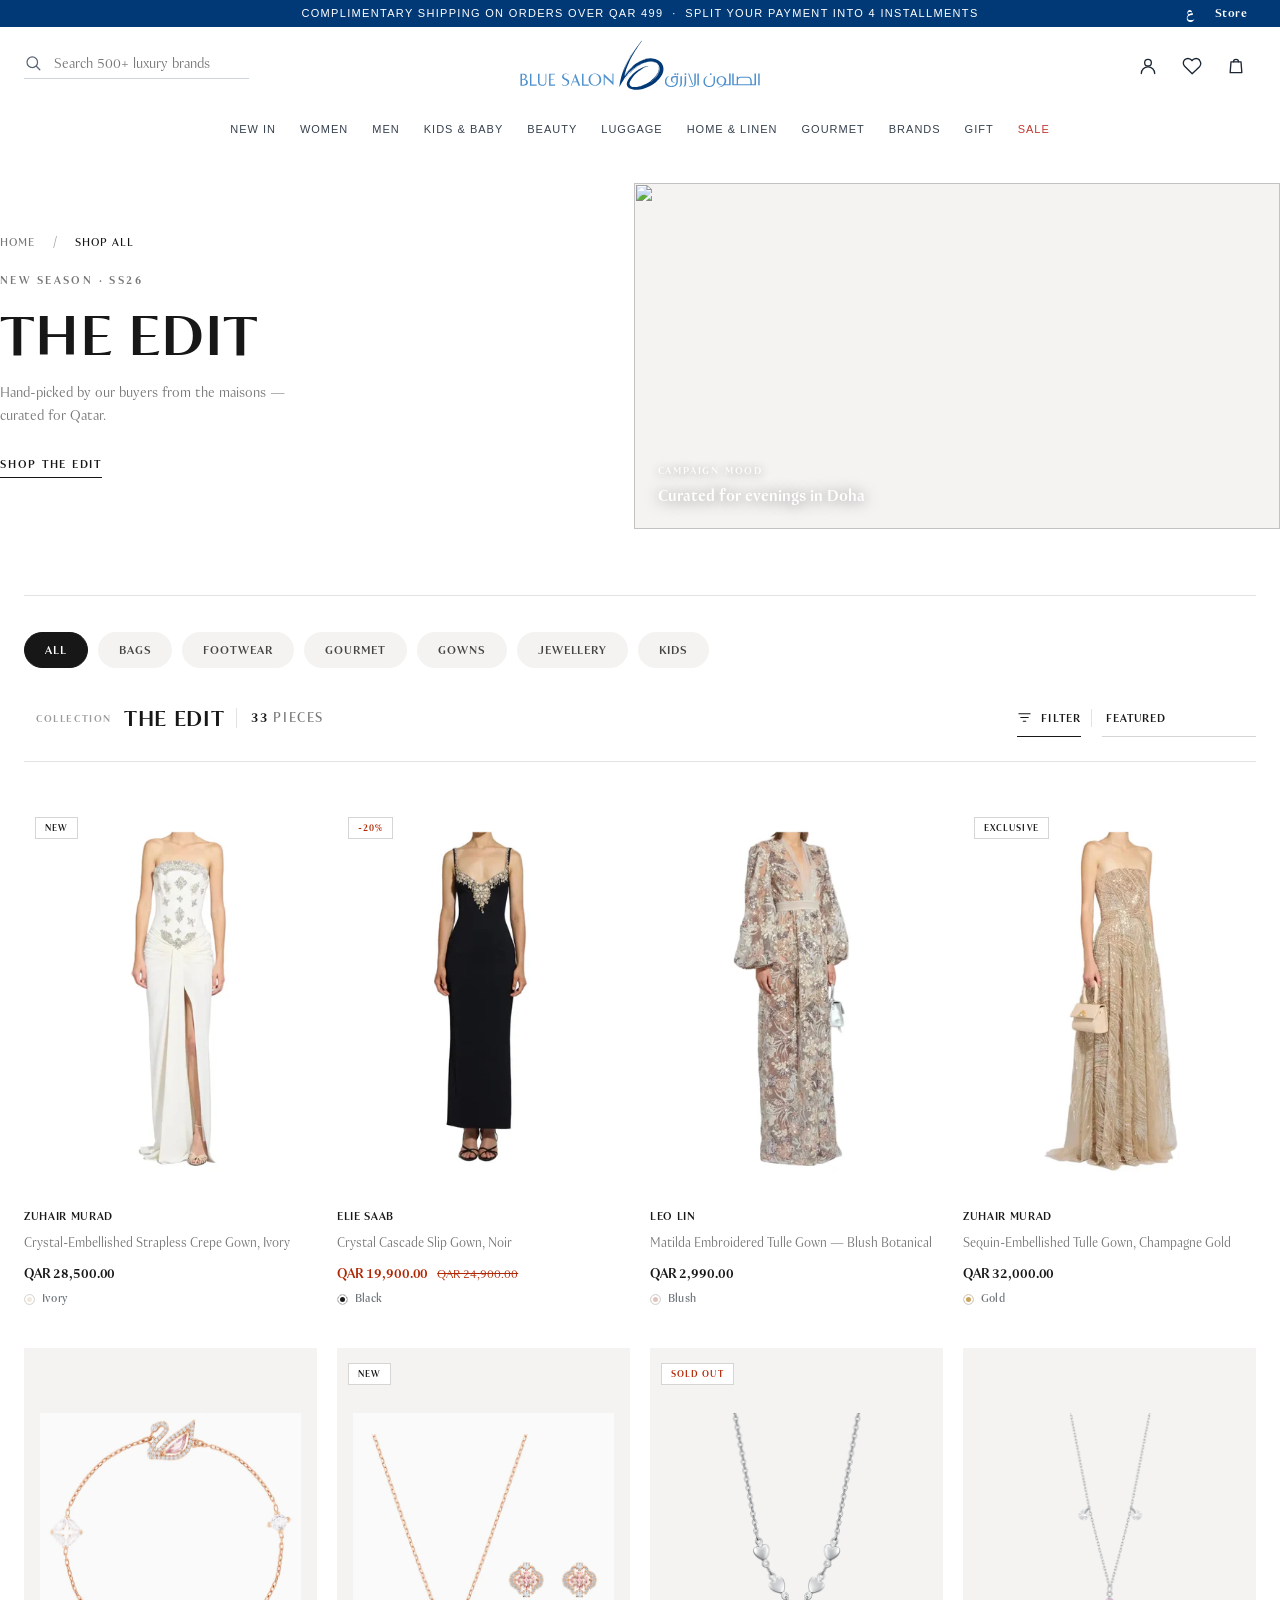
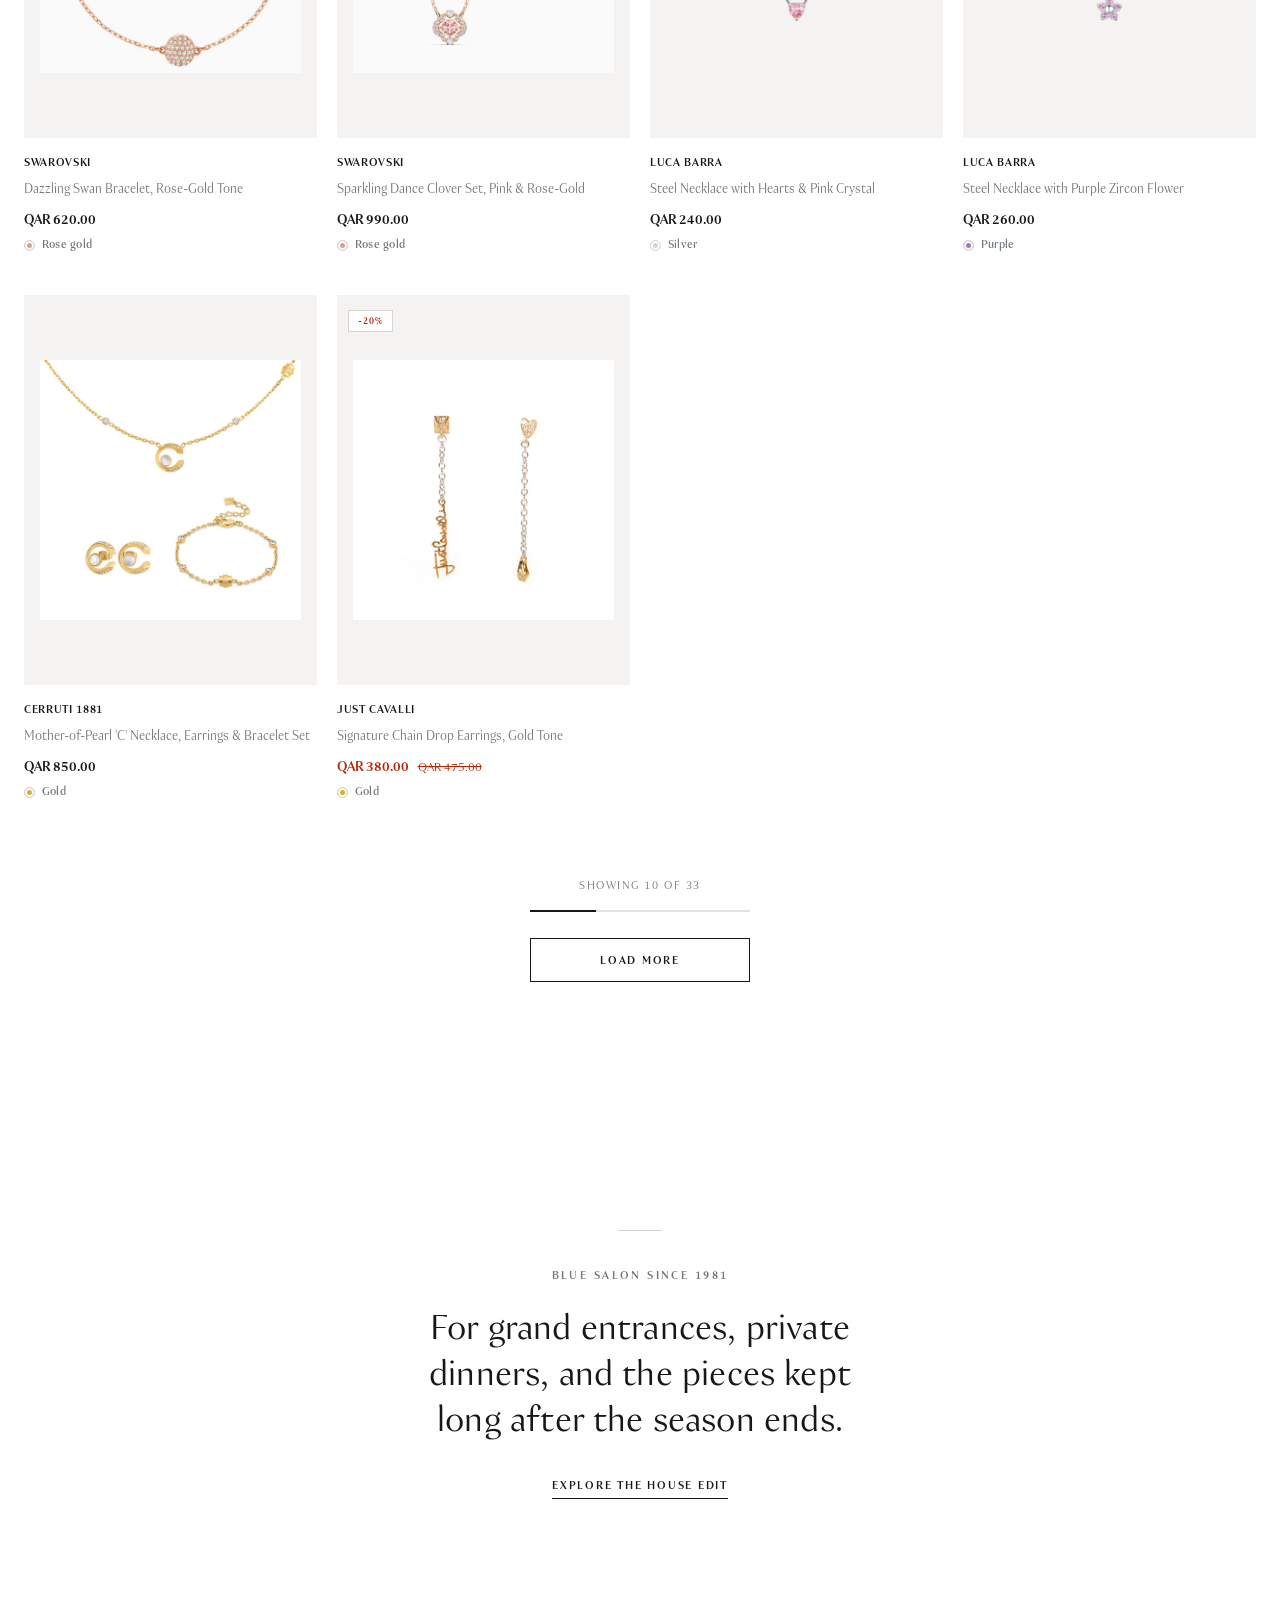
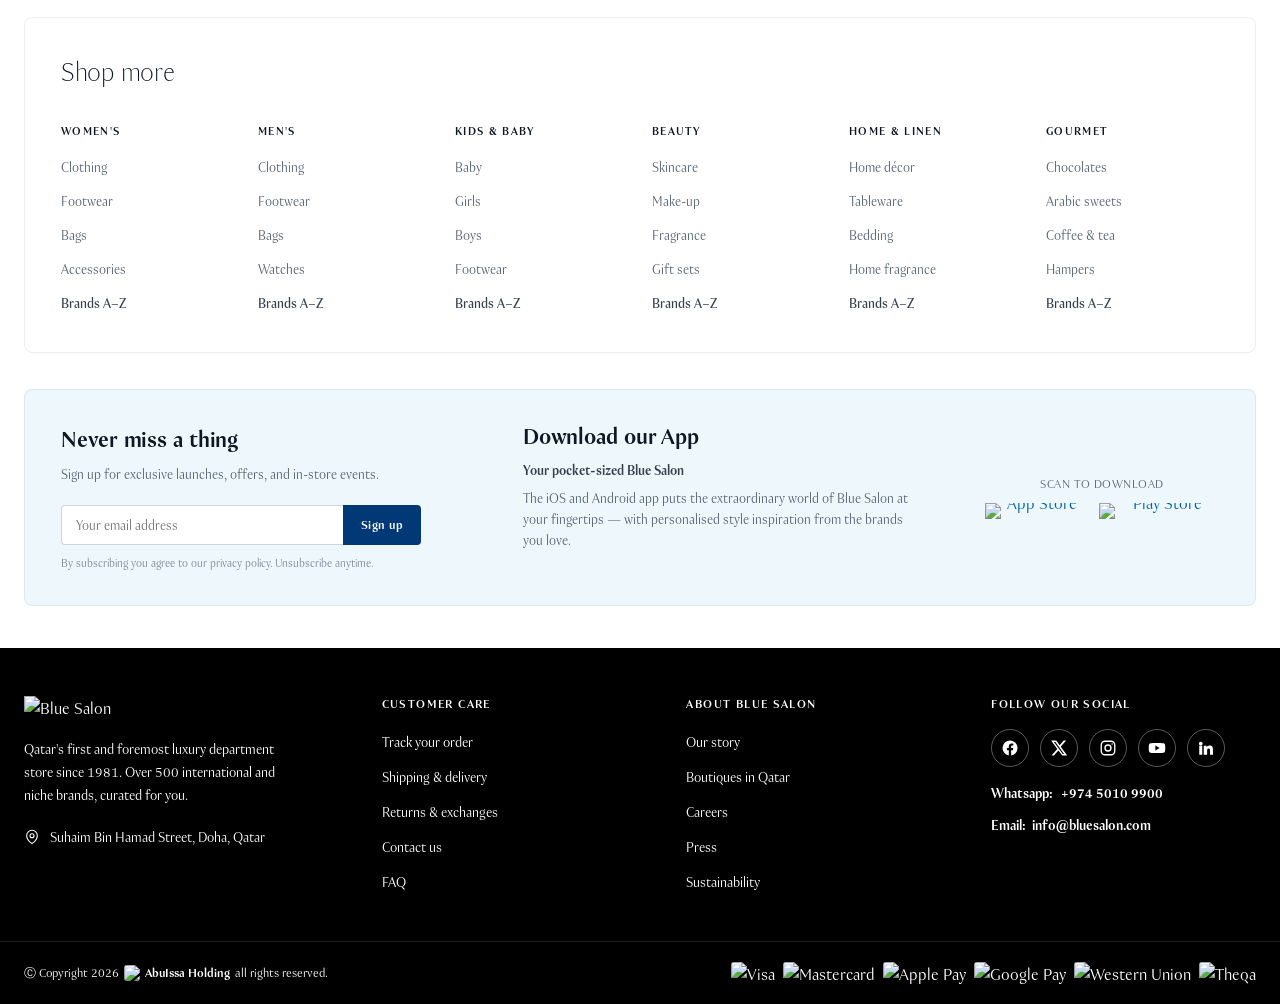
==== commit b35837ff: "Add Women department landing page with hero section, categories, and featured products" ====
--- a/listing.html
+++ b/listing.html
@@ -116,7 +116,7 @@
           <p class="shop-head-sub">Hand-picked by our buyers from the maisons — curated for Qatar.</p>
           <div class="plp-hero-actions">
             <a href="#plpGrid">Shop the edit</a>
-            <span>Blue Salon buyers' room</span>
+            <!-- <span>Blue Salon buyers' room</span> -->
           </div>
         </div>
         <div class="plp-hero-media">
@@ -174,7 +174,7 @@
 
         <div class="plp-applied" id="plpApplied"></div>
 
-        <div class="plp-grid bs-shelf" id="plpGrid"></div>
+        <div class="plp-grid" id="plpGrid"></div>
 
         <template id="plpProductCardTemplate">
           <article class="bs-card">
@@ -185,7 +185,7 @@
               </a>
               <div class="bs-card-badge" data-card-badge hidden></div>
               <div class="bs-card-hover-icons">
-                <a class="bs-card-icon-action bs-card-view" data-card-link aria-label="Quick view">
+                <a class="bs-card-icon-action bs-card-view" data-card-link data-quickview aria-label="Quick view">
                   <svg width="18" height="18" viewBox="0 0 24 24" fill="none" stroke="currentColor" stroke-width="1.55" stroke-linecap="round" stroke-linejoin="round"><path d="M2.5 12s3.5-6 9.5-6 9.5 6 9.5 6-3.5 6-9.5 6-9.5-6-9.5-6z"/><circle cx="12" cy="12" r="3"/></svg>
                 </a>
                 <button class="bs-iconbtn bs-card-wish" type="button" data-wish aria-label="Add to wishlist">
--- a/app.css
+++ b/app.css
@@ -321,7 +321,7 @@
 .bs-nav-root { font-family: 'League Spartan', sans-serif; }
 
 .bs-nav-root .bs-nav { background: var(--paper); }
-.bs-nav-root .bs-nav-inner { display: flex; align-items: stretch; justify-content: center; padding: 0 24px; max-width: var(--container-max); margin: 0 auto; position: relative; border-bottom: 1px solid var(--border-subtle); }
+.bs-nav-root .bs-nav-inner { display: flex; align-items: stretch; justify-content: center; padding: 0 24px; max-width: var(--container-max); margin: 0 auto; position: relative;}
 .bs-nav-root .bs-nav-item { padding: 16px 12px; font-size: 11px; font-weight: 500; letter-spacing: 1px; color: var(--text-body); cursor: pointer; position: relative; transition: color .15s; text-transform: uppercase; white-space: nowrap; }
 .bs-nav-root .bs-nav-item:hover { color: var(--color-primary); }
 .bs-nav-root .bs-nav-item.active { color: var(--color-primary); }
--- a/shop.css
+++ b/shop.css
@@ -616,7 +616,7 @@
   right: 22px;
   bottom: 20px;
   z-index: 2;
-  color: #fff;
+  color: #171717;
 }
 .plp-hero-media-caption span {
   display: block;
@@ -4571,11 +4571,6 @@
     linear-gradient(180deg, #fff 0, #fff 280px, #fbfaf7 680px, #fff 100%);
 }
 
-.listing-body .plp-hero-inner {
-  background: linear-gradient(135deg, #fff 0%, #fbfaf7 56%, #f2eee6 100%);
-  box-shadow: inset 0 0 0 1px rgba(15, 35, 65, 0.07);
-}
-
 .listing-body .plp-hero-inner::before {
   background: var(--listing-accent, #003976);
 }
@@ -4648,10 +4643,6 @@
   background: linear-gradient(180deg, #fff 0, #fff 260px, var(--bs-lux-ivory) 700px, #fff 100%);
 }
 
-.listing-body .plp-hero-inner {
-  background: linear-gradient(135deg, #fff 0%, var(--bs-lux-ivory) 58%, var(--bs-lux-stone) 100%);
-  box-shadow: inset 0 0 0 1px rgba(17, 24, 39, 0.055);
-}
 
 .listing-body .shop-chips,
 .listing-body .plp-toolbar {
@@ -4782,3 +4773,1115 @@
   background: var(--bs-lux-ivory);
   color: var(--bs-lux-navy);
 }
+
+/* ============================================================
+   LISTING — THE OUTNET-STYLE CLEAN MONOCHROME + BOXED SYSTEM
+   Final override layer. Matches the cart redesign: no gold, no
+   ivory, no gradients. White canvas, flat grey product tiles,
+   near-black ink, thin hairline boxes, bold sharp uppercase
+   headings. Step 1 neutralises every gold/ivory design token so
+   all prior lux usages collapse to monochrome automatically;
+   step 2 boxes each region and restyles type. No markup/JS change.
+   ============================================================ */
+.listing-body {
+  --l-white: #ffffff;
+  --l-tile: #f4f3f1;
+  --l-ink: #171717;
+  --l-ink-2: #444444;
+  --l-muted: #767676;
+  --l-faint: #9a9a9a;
+  --l-line: #e4e3e1;
+  --l-line-2: #d6d5d3;
+  --l-sale: #b12704;
+  /* neutralise the luxury palette → mono */
+  --bs-lux-navy: #171717;
+  --bs-lux-ivory: #ffffff;
+  --bs-lux-ivory-deep: #ffffff;
+  --bs-lux-stone: #ffffff;
+  --bs-lux-grey: #f4f3f1;
+  --bs-lux-charcoal: #171717;
+  --bs-lux-burgundy: #b12704;
+  --bs-lux-champagne: #ffffff;
+}
+
+.listing-body main { background: #ffffff; }
+
+/* ── Hero — one clean box, bold uppercase heading ─────────── */
+.listing-body .plp-hero { margin-top: 24px; padding: 0; }
+.listing-body .plp-hero-inner {
+  gap: 0;
+  padding: 0;
+  border: 1px solid var(--l-line);
+  border-radius: 0;
+  background: #fff;
+  box-shadow: none;
+  overflow: hidden;
+  align-items: stretch;
+}
+.listing-body .plp-hero-inner::before { display: none; content: none; }
+.listing-body .plp-hero-copy {
+  padding: 44px 44px 40px;
+  display: flex;
+  flex-direction: column;
+  justify-content: center;
+}
+.listing-body .plp-hero-copy .shop-crumbs { margin-bottom: 22px; font-size: 11px; letter-spacing: 0.06em; color: var(--l-muted); }
+.listing-body .plp-hero-copy .shop-head-kicker {
+  color: var(--l-muted);
+  font-size: 11px;
+  font-weight: var(--fw-semibold);
+  letter-spacing: 0.18em;
+  text-transform: uppercase;
+  margin-bottom: 14px;
+}
+.listing-body .plp-hero-copy .shop-head-title,
+.listing-body #plpTitle {
+  font-family: var(--font-sans);
+  font-weight: var(--fw-bold);
+  font-size: clamp(36px, 5vw, 58px);
+  line-height: 0.96;
+  letter-spacing: 0.005em;
+  text-transform: uppercase;
+  color: var(--l-ink);
+  margin: 0;
+}
+.listing-body .plp-hero-copy .shop-head-sub {
+  margin-top: 16px;
+  font-size: 14px;
+  line-height: 1.55;
+  color: var(--l-muted);
+}
+.listing-body .plp-hero-copy .bs-rule-gold { display: none; }
+.listing-body .plp-hero-actions { margin-top: 26px; gap: 20px; }
+.listing-body .plp-hero-actions a {
+  color: var(--l-ink);
+  font-weight: var(--fw-semibold);
+  font-size: 11px;
+  letter-spacing: 0.14em;
+  text-transform: uppercase;
+  border-bottom: 1px solid var(--l-ink);
+  padding-bottom: 3px;
+}
+.listing-body .plp-hero-actions a:hover { color: #000; border-color: #000; }
+.listing-body .plp-hero-actions span {
+  color: var(--l-muted);
+  font-size: 11px;
+  letter-spacing: 0.1em;
+  text-transform: uppercase;
+}
+.listing-body .plp-hero-media { aspect-ratio: auto; border-radius: 0; }
+.listing-body .plp-hero-media::after { display: none; }
+.listing-body .plp-hero-media img { border-radius: 0; }
+.listing-body .plp-hero-media-caption span { color: #171717; letter-spacing: 0.12em; }
+.listing-body .plp-hero-media-caption strong { font-family: var(--font-sans); font-weight: var(--fw-semibold); }
+
+/* ── Category chips — boxed bar, black active ─────────────── */
+.listing-body .shop-chips {
+  background: #fff;
+  border: 1px solid var(--l-line);
+  border-radius: 0;
+  padding: 12px 14px;
+  gap: 8px;
+  margin-top: 22px;
+}
+.listing-body .shop-chip {
+  border: 1px solid transparent;
+  border-radius: 0;
+  color: var(--l-muted);
+  font-size: 11px;
+  font-weight: var(--fw-semibold);
+  letter-spacing: 0.1em;
+  text-transform: uppercase;
+  padding: 7px 14px;
+}
+.listing-body .shop-chip:hover { color: var(--l-ink); background: none; border-color: var(--l-line-2); box-shadow: none; }
+.listing-body .shop-chip.is-active {
+  background: var(--l-ink);
+  color: #fff;
+  border-color: var(--l-ink);
+  box-shadow: none;
+}
+
+/* ── Toolbar — boxed, bold collection name ────────────────── */
+.listing-body .plp-toolbar {
+  background: #fff;
+  border: 1px solid var(--l-line);
+  border-radius: 0;
+  padding: 14px 18px;
+  margin: 16px 0 22px;
+}
+.listing-body .plp-toolbar-label { color: var(--l-muted); font-size: 10px; letter-spacing: 0.14em; text-transform: uppercase; }
+.listing-body .plp-toolbar-name {
+  color: var(--l-ink);
+  font-family: var(--font-sans);
+  font-weight: var(--fw-bold);
+  letter-spacing: 0.02em;
+  text-transform: uppercase;
+}
+.listing-body .plp-count { color: var(--l-muted); }
+.listing-body .plp-filter-btn,
+.listing-body .plp-sort select {
+  min-height: 40px;
+  border: 1px solid var(--l-line-2);
+  border-radius: 0;
+  background: #fff;
+  color: var(--l-ink);
+  font-size: 11px;
+  font-weight: var(--fw-semibold);
+  letter-spacing: 0.08em;
+  text-transform: uppercase;
+  box-shadow: none;
+}
+.listing-body .plp-filter-btn:hover,
+.listing-body .plp-sort select:hover { border-color: var(--l-ink); background: #fff; color: var(--l-ink); }
+.listing-body .plp-sort-label { color: var(--l-muted); text-transform: uppercase; letter-spacing: 0.1em; font-size: 10px; }
+
+/* Applied filter tags */
+.listing-body .plp-tag {
+  border-radius: 0;
+  border-color: var(--l-line-2);
+  background: #fff;
+  color: var(--l-ink);
+}
+
+/* ── Product cards — one unified flat box each ────────────── */
+.listing-body .plp-grid { gap: 20px; }
+.listing-body .plp-grid .bs-card {
+  border: 1px solid var(--l-line);
+  border-radius: 0;
+  background: #fff;
+  overflow: hidden;
+  transition: border-color 200ms var(--ease-standard);
+}
+.listing-body .plp-grid .bs-card:hover { transform: none; filter: none; border-color: var(--l-ink); }
+.listing-body .plp-grid .bs-card-media,
+.listing-body .plp-grid .bs-card:hover .bs-card-media,
+.listing-body .plp-grid .bs-card:focus-within .bs-card-media {
+  aspect-ratio: 3 / 4;
+  padding: 0;
+  border: 0;
+  /* border-bottom: 1px solid var(--l-line); */
+  border-radius: 0;
+  background: var(--c-tile);
+  box-shadow: none;
+}
+.listing-body .plp-grid .bs-card-media::after { display: none; }
+.listing-body .plp-grid .bs-card-media img {
+  inset: 0;
+  width: 100%;
+  height: 100%;
+  object-fit: cover;
+}
+.listing-body .plp-grid .bs-card:hover .bs-card-media img { transform: none; }
+/* jewellery packshots — contain so nothing crops */
+.listing-body .plp-grid .cat-jewellery .bs-card-media { background: var(--l-tile); }
+.listing-body .plp-grid .cat-jewellery .bs-card-media img,
+.listing-body .plp-grid .cat-jewellery:hover .bs-card-media img {
+  inset: 18px;
+  width: calc(100% - 36px);
+  height: calc(100% - 36px);
+  object-fit: contain;
+  transform: none;
+}
+
+.listing-body .plp-grid .bs-card-body { padding: 14px 16px 16px; gap: 7px; }
+.listing-body .plp-grid .bs-card-vendor {
+  color: var(--l-ink);
+  font-size: 12px;
+  font-weight: var(--fw-semibold);
+  letter-spacing: 0.02em;
+  text-transform: none;
+}
+.listing-body .plp-grid .bs-card-name,
+.listing-body .plp-grid .bs-card:hover .bs-card-name,
+.listing-body .plp-grid .bs-card:focus-within .bs-card-name {
+  min-height: 0;
+  max-width: none;
+  color: var(--l-ink-2);
+  font-size: 13px;
+  font-weight: var(--fw-regular);
+  line-height: 1.4;
+}
+.listing-body .plp-grid .bs-price-current { color: var(--l-ink); font-size: 14px; font-weight: var(--fw-semibold); }
+.listing-body .plp-grid .bs-price.on-sale .bs-price-current,
+.listing-body .plp-grid .bs-price-current[style],
+.listing-body .plp-grid .bs-price .sale { color: var(--l-sale); }
+.listing-body .plp-grid .bs-price-compare { color: var(--l-sale); font-size: 12px; }
+
+/* Swatches — small square mono */
+.listing-body .plp-grid .bs-card-meta-row { color: var(--l-muted); font-size: 11px; }
+.listing-body .bs-card-colour i {
+  width: 13px;
+  height: 13px;
+  border-color: var(--l-line-2);
+  box-shadow: inset 0 0 0 2px #fff;
+}
+.listing-body .bs-card-colour i[aria-selected="true"],
+.listing-body .bs-card-colour.is-selected i,
+.listing-body .bs-card-colour:hover i {
+  border-color: var(--l-ink);
+  box-shadow: inset 0 0 0 2px #fff, 0 0 0 1px var(--l-ink);
+}
+.listing-body .plp-grid .bs-card-type { color: var(--l-faint); }
+.listing-body .bs-card-sizes { gap: 6px; }
+.listing-body .bs-card-sizes button {
+  min-width: 28px;
+  height: 26px;
+  padding: 0 8px;
+  border-radius: 0;
+  border-color: var(--l-line-2);
+  background: #fff;
+  color: var(--l-muted);
+  font-size: 11px;
+}
+.listing-body .bs-card-sizes button:hover,
+.listing-body .bs-card-sizes button.is-selected {
+  border-color: var(--l-ink);
+  background: #fff;
+  color: var(--l-ink);
+  box-shadow: none;
+}
+
+/* Badges / wish / quick-add — sharp mono */
+.listing-body .plp-grid .bs-badge {
+  border-radius: 0;
+  background: #fff;
+  border-color: var(--l-line-2);
+  color: var(--l-ink);
+  -webkit-backdrop-filter: none;
+  backdrop-filter: none;
+}
+.listing-body .plp-grid .bs-badge-sale,
+.listing-body .plp-grid .bs-badge-soldout { color: var(--l-sale); border-color: var(--l-line-2); }
+.listing-body .plp-grid .bs-card-wish,
+.listing-body .plp-grid .bs-card-quick {
+  border-radius: 0;
+  background: #fff;
+  border-color: var(--l-line-2);
+  color: var(--l-ink);
+  -webkit-backdrop-filter: none;
+  backdrop-filter: none;
+}
+.listing-body .plp-grid .bs-card-quick:hover:not(:disabled) { background: var(--l-ink); border-color: var(--l-ink); color: #fff; }
+
+/* ── Load more — mono ─────────────────────────────────────── */
+.listing-body .plp-more-bar { background: var(--l-line); }
+.listing-body .plp-more-fill { background: var(--l-ink); }
+.listing-body .plp-more-meta { color: var(--l-muted); }
+.listing-body .plp-more .bs-btn {
+  border-radius: 0;
+  border-color: var(--l-ink);
+  color: var(--l-ink);
+  text-transform: uppercase;
+  letter-spacing: 0.12em;
+}
+.listing-body .plp-more .bs-btn:hover { background: var(--l-ink); color: #fff; }
+
+/* ── Signature editorial — boxed, bold clear ──────────────── */
+.listing-body .plp-signature {
+  margin-top: 24px;
+  border: 1px solid var(--l-line);
+  border-radius: 0;
+  background: #fff;
+}
+.listing-body .plp-signature-inner { padding: 56px 44px; }
+.listing-body .plp-signature .shop-head-kicker {
+  color: var(--l-muted);
+  font-size: 11px;
+  font-weight: var(--fw-semibold);
+  letter-spacing: 0.18em;
+  text-transform: uppercase;
+}
+.listing-body .plp-signature p {
+  color: var(--l-ink);
+  font-family: var(--font-sans);
+  font-weight: var(--fw-bold);
+  font-size: clamp(24px, 2.6vw, 36px);
+  line-height: 1.12;
+  letter-spacing: 0.01em;
+  text-transform: uppercase;
+}
+.listing-body .plp-signature a {
+  color: var(--l-ink);
+  font-weight: var(--fw-semibold);
+  font-size: 11px;
+  letter-spacing: 0.14em;
+  text-transform: uppercase;
+  border-bottom: 1px solid var(--l-ink);
+  padding-bottom: 3px;
+}
+
+/* ── Responsive ───────────────────────────────────────────── */
+@media (max-width: 900px) {
+  .listing-body .plp-hero-inner { grid-template-columns: 1fr; }
+  .listing-body .plp-hero-copy { padding: 32px 28px; }
+  .listing-body .plp-signature-inner { padding: 40px 28px; }
+}
+@media (max-width: 560px) {
+  .listing-body .plp-hero-copy { padding: 26px 20px; }
+  .listing-body .plp-grid { gap: 12px; }
+  .listing-body .plp-signature-inner { padding: 32px 20px; }
+}
+
+/* ============================================================
+   MONOCHROME CONSISTENCY — neutralize the legacy navy accent
+   system so every .shop-body page (kids rails, PDP-related and
+   cart-related card rails, chips, tags) matches the OUTNET-style
+   monochrome ladder already used by the listing / PDP / cart.
+   Kept last so it wins the cascade.
+   ============================================================ */
+.shop-body {
+  --bs-accent: #171717;
+  --bs-accent-deep: #000000;
+  --bs-accent-line: #d6d5d3;
+  --bs-accent-soft: #f4f3f1;
+  --bs-accent-wash: #f7f7f6;
+}
+/* Keep the hover-reveal quick-add pattern, just squared to match listing */
+.shop-body .bs-card-action.bs-card-add { border-radius: 0; }
+
+/* ============================================================
+   LISTING — LUXURY REFINEMENT (final layer, wins the cascade)
+   Brief: keep the direction but strip the boxes. Separate regions
+   with WHITESPACE + ALIGNMENT + a few hairline dividers — no
+   enclosing borders, no new background colours. A real 4-up
+   collection grid (not a carousel), lighter cards, an elegant
+   Load-More, and an editorial (not boxed) signature divider.
+   ============================================================ */
+.listing-body main { background: #fff; }
+.listing-body .shop-page { padding-top: clamp(8px, 2vw, 20px); }
+
+/* ── Hero — same split, container/border feeling removed ──────
+   Copy floats on white and aligns to the grid's left gutter;
+   image sits clean on the right. One hairline seam between them. */
+.listing-body .plp-hero {
+  margin: clamp(18px, 2.5vw, 30px) auto 0;
+}
+.listing-body .plp-hero-inner {
+  grid-template-columns: 1fr 1.02fr;
+  align-items: stretch;
+  min-height: clamp(300px, 27vw, 400px);
+  padding: 0;
+  border: 0;
+  border-radius: 0;
+  background: none;
+  box-shadow: none;
+  overflow: visible;
+}
+.listing-body .plp-hero-inner::before { display: none; content: none; }
+.listing-body .plp-hero-copy {
+  justify-content: center;
+  padding: clamp(24px, 3vw, 48px) clamp(32px, 4vw, 64px) clamp(24px, 3vw, 48px) 0;
+}
+.listing-body .plp-hero-copy .shop-crumbs {
+  margin-bottom: 22px;
+  font-size: 11px;
+  letter-spacing: 0.08em;
+  color: var(--l-muted);
+}
+.listing-body .plp-hero-copy .shop-crumbs a { color: var(--l-muted); text-decoration: none; }
+.listing-body .plp-hero-copy .shop-crumbs a:hover { color: var(--l-ink); }
+.listing-body .plp-hero-copy .shop-crumbs .current { color: var(--l-ink); }
+.listing-body .plp-hero-copy .shop-crumbs .sep { margin: 0 8px; color: var(--l-faint); }
+.listing-body .plp-hero-copy .shop-head-kicker {
+  margin-bottom: 16px;
+  color: var(--l-muted);
+  font-size: 11px;
+  font-weight: var(--fw-semibold);
+  letter-spacing: 0.22em;
+  text-transform: uppercase;
+}
+.listing-body .plp-hero-copy .shop-head-title,
+.listing-body .plp-hero-copy #plpTitle {
+  margin: 0;
+  max-width: 14ch;
+  font-family: var(--font-sans);
+  font-weight: var(--fw-bold);
+  font-size: clamp(38px, 4.6vw, 62px);
+  line-height: 0.98;
+  letter-spacing: 0.005em;
+  text-transform: uppercase;
+  color: var(--l-ink);
+}
+.listing-body .plp-hero-copy .shop-head-sub {
+  margin: 18px 0 0;
+  max-width: 40ch;
+  font-size: 14px;
+  line-height: 1.65;
+  color: var(--l-muted);
+}
+.listing-body .plp-hero-copy .bs-rule-gold { display: none; }
+.listing-body .plp-hero-actions { margin-top: 30px; gap: 24px; align-items: center; }
+.listing-body .plp-hero-actions a {
+  color: var(--l-ink);
+  font-size: 11px;
+  font-weight: var(--fw-semibold);
+  letter-spacing: 0.16em;
+  text-transform: uppercase;
+  text-decoration: none;
+  border-bottom: 1px solid var(--l-ink);
+  padding-bottom: 4px;
+  transition: color 200ms var(--ease-standard), border-color 200ms var(--ease-standard);
+}
+.listing-body .plp-hero-actions a:hover { color: #000; border-color: #000; }
+.listing-body .plp-hero-actions span {
+  color: var(--l-faint);
+  font-size: 11px;
+  letter-spacing: 0.1em;
+  text-transform: uppercase;
+}
+.listing-body .plp-hero-media {
+  position: relative;
+  min-height: 100%;
+  border: 0;
+  border-radius: 0;
+  background: var(--l-tile);
+  overflow: hidden;
+}
+.listing-body .plp-hero-media img,
+.listing-body .plp-hero-media #plpHeroImg {
+  position: absolute;
+  inset: 0;
+  z-index: 0;
+  width: 100%;
+  height: 100%;
+  object-fit: cover;
+  object-position: center 30%;
+  transform: none;
+}
+/* Legibility scrim so the caption always reads on any photo */
+.listing-body .plp-hero-media::after {
+  content: "";
+  position: absolute;
+  inset: 0;
+  z-index: 1;
+  pointer-events: none;
+  background: linear-gradient(0deg, rgba(0, 0, 0, 0.5) 0%, rgba(0, 0, 0, 0.12) 34%, rgba(0, 0, 0, 0) 60%);
+}
+.listing-body .plp-hero-media-caption {
+  left: 24px;
+  right: 24px;
+  bottom: 22px;
+  z-index: 2;
+}
+.listing-body .plp-hero-media-caption span {
+  color: rgba(255, 255, 255, 0.92);
+  font-size: 10px;
+  letter-spacing: 0.18em;
+  text-transform: uppercase;
+  text-shadow: 0 1px 10px rgba(0, 0, 0, 0.45);
+}
+.listing-body .plp-hero-media-caption strong {
+  color: #fff;
+  font-family: var(--font-sans);
+  font-weight: var(--fw-semibold);
+  font-size: 16px;
+  text-shadow: 0 1px 14px rgba(0, 0, 0, 0.5);
+}
+
+/* ── Category chips — soft filled pills, ink when active ──────
+   Integrated (no boxed bar around them): a row of gentle pill
+   buttons that fill to near-black on hover/active. ── */
+.listing-body .shop-chips {
+  justify-content: flex-start;
+  flex-wrap: wrap;
+  align-items: center;
+  gap: 10px;
+  margin: clamp(30px, 3.6vw, 46px) 0 clamp(18px, 2.2vw, 26px);
+  padding: clamp(26px, 3vw, 36px) 0 0;
+  background: none;
+  border: 0;
+  border-top: 1px solid var(--l-line);
+}
+.listing-body .shop-chip {
+  position: relative;
+  height: auto;
+  padding: 10px 20px;
+  background: var(--l-tile);
+  border: 1px solid transparent;
+  border-radius: 999px;
+  color: var(--l-ink-2);
+  font-size: 11.5px;
+  font-weight: var(--fw-semibold);
+  letter-spacing: 0.08em;
+  text-transform: uppercase;
+  box-shadow: none;
+  transition: background 220ms var(--ease-standard), color 220ms var(--ease-standard), border-color 220ms var(--ease-standard);
+}
+.listing-body .shop-chip::after { display: none; content: none; }
+.listing-body .shop-chip:hover {
+  background: #e9e7e3;
+  border-color: transparent;
+  color: var(--l-ink);
+  box-shadow: none;
+  transform: none;
+}
+.listing-body .shop-chip.is-active {
+  background: var(--l-ink);
+  border-color: var(--l-ink);
+  color: #fff;
+  box-shadow: none;
+}
+.listing-body .shop-chip.is-active:hover { background: #000; color: #fff; }
+
+/* ── Toolbar — no box, one hairline under it ─────────────────── */
+.listing-body .plp-toolbar {
+  position: static;
+  background: none;
+  border: 0;
+  border-bottom: 1px solid var(--l-line);
+  border-radius: 0;
+  padding: 0 0 18px;
+  margin: 0 0 clamp(28px, 3.4vw, 40px);
+}
+.listing-body .plp-toolbar-context { background: none; gap: 12px; }
+.listing-body .plp-toolbar-label {
+  color: var(--l-faint);
+  font-size: 10px;
+  letter-spacing: 0.16em;
+  text-transform: uppercase;
+}
+.listing-body .plp-toolbar-name {
+  color: var(--l-ink);
+  font-family: var(--font-sans);
+  font-weight: var(--fw-bold);
+  letter-spacing: 0.03em;
+  text-transform: uppercase;
+}
+.listing-body .plp-count { color: var(--l-muted); font-size: 13px; }
+.listing-body .plp-count strong { color: var(--l-ink); font-weight: var(--fw-semibold); }
+.listing-body .plp-toolbar-sep { display: inline-block; width: 1px; height: 18px; background: var(--l-line); }
+.listing-body .plp-filter-btn {
+  min-height: 0;
+  padding: 6px 0;
+  border: 0;
+  border-bottom: 1px solid var(--l-ink);
+  border-radius: 0;
+  background: none;
+  color: var(--l-ink);
+  font-size: 11px;
+  font-weight: var(--fw-semibold);
+  letter-spacing: 0.1em;
+  text-transform: uppercase;
+  box-shadow: none;
+}
+.listing-body .plp-filter-btn:hover { background: none; color: #000; border-color: #000; }
+.listing-body .plp-sort-label { color: var(--l-muted); font-size: 10px; letter-spacing: 0.12em; text-transform: uppercase; }
+.listing-body .plp-sort select {
+  min-height: 0;
+  padding: 6px 22px 6px 4px;
+  border: 0;
+  border-bottom: 1px solid var(--l-line-2);
+  border-radius: 0;
+  background: none;
+  color: var(--l-ink);
+  font-size: 11px;
+  font-weight: var(--fw-semibold);
+  letter-spacing: 0.08em;
+  text-transform: uppercase;
+  box-shadow: none;
+}
+.listing-body .plp-sort select:hover { border-color: var(--l-ink); background: none; }
+
+/* Applied filter tags — quiet outline pills */
+.listing-body .plp-applied { margin: -6px 0 26px; }
+.listing-body .plp-tag {
+  border-radius: 999px;
+  border: 1px solid var(--l-line-2);
+  background: none;
+  color: var(--l-ink);
+}
+.listing-body .plp-tag:hover { border-color: var(--l-ink); }
+
+/* ── Product grid — real 4-up collection, no carousel ────────── */
+.listing-body .plp-grid {
+  display: grid;
+  grid-template-columns: repeat(4, minmax(0, 1fr));
+  gap: clamp(38px, 3.2vw, 54px) clamp(16px, 1.6vw, 26px);
+  overflow: visible;
+}
+.listing-body .plp-grid > * { width: auto; flex: initial; }
+
+/* ── Cards — lighter: no border, flat tile, subtle hover ─────── */
+.listing-body .plp-grid .bs-card {
+  border: 0;
+  border-radius: 0;
+  background: none;
+  overflow: visible;
+  transition: none;
+}
+.listing-body .plp-grid .bs-card:hover { transform: none; border: 0; box-shadow: none; filter: none; }
+.listing-body .plp-grid .bs-card-media,
+.listing-body .plp-grid .bs-card:hover .bs-card-media,
+.listing-body .plp-grid .bs-card:focus-within .bs-card-media {
+  aspect-ratio: 3 / 4;
+  padding: 0;
+  border: 0;
+  border-radius: 0;
+  background: var(--l-tile);
+  box-shadow: none;
+  overflow: hidden;
+}
+.listing-body .plp-grid .bs-card-media img {
+  inset: 0;
+  width: 100%;
+  height: 100%;
+  object-fit: cover;
+  transition: transform 700ms var(--ease-standard);
+}
+.listing-body .plp-grid .bs-card:hover .bs-card-media img { transform: scale(1.045); }
+.listing-body .plp-grid .cat-jewellery .bs-card-media img,
+.listing-body .plp-grid .cat-jewellery:hover .bs-card-media img {
+  inset: 16px;
+  width: calc(100% - 32px);
+  height: calc(100% - 32px);
+  object-fit: contain;
+}
+.listing-body .plp-grid .cat-jewellery:hover .bs-card-media img { transform: scale(1.045); }
+
+.listing-body .plp-grid .bs-card-body { padding: 16px 0 0; gap: 6px; text-align: left; }
+.listing-body .plp-grid .bs-card-vendor {
+  color: var(--l-ink);
+  font-size: 11px;
+  font-weight: var(--fw-semibold);
+  letter-spacing: 0.06em;
+  text-transform: uppercase;
+}
+.listing-body .plp-grid .bs-card-name,
+.listing-body .plp-grid .bs-card:hover .bs-card-name,
+.listing-body .plp-grid .bs-card:focus-within .bs-card-name {
+  display: -webkit-box;
+  -webkit-line-clamp: 2;
+  line-clamp: 2;
+  -webkit-box-orient: vertical;
+  overflow: hidden;
+  min-height: 0;
+  max-width: none;
+  color: var(--l-muted);
+  font-size: 13px;
+  font-weight: var(--fw-regular);
+  line-height: 1.5;
+  background: none;
+  transition: color 220ms var(--ease-standard);
+}
+.listing-body .plp-grid .bs-card:hover .bs-card-name { color: var(--l-ink); background: none; }
+.listing-body .plp-grid .bs-price { margin-top: 3px; }
+.listing-body .plp-grid .bs-price-current { color: var(--l-ink); font-size: 13.5px; font-weight: var(--fw-semibold); }
+.listing-body .plp-grid .bs-price.on-sale .bs-price-current,
+.listing-body .plp-grid .bs-price-compare { color: var(--l-sale); }
+.listing-body .plp-grid .bs-price-compare { font-size: 12px; }
+
+/* Declutter card info — brand / name / price / one colour dot */
+.listing-body .plp-grid .bs-card-type { display: none; }
+.listing-body .plp-grid .bs-card-sizes { display: none; }
+.listing-body .plp-grid .bs-card-meta-row { min-height: 0; margin-top: 1px; color: var(--l-faint); font-size: 11px; }
+.listing-body .plp-grid .bs-card-colour { gap: 7px; }
+.listing-body .plp-grid .bs-card-colour i { width: 11px; height: 11px; border-color: var(--l-line-2); }
+
+/* Hover controls — clean squares, quiet quick-add */
+.listing-body .plp-grid .bs-card-hover-icons { top: 12px; right: 12px; gap: 8px; }
+.listing-body .plp-grid .bs-card-icon-action,
+.listing-body .plp-grid .bs-card-hover-icons .bs-card-wish {
+  width: 34px;
+  height: 34px;
+  border-radius: 0;
+  border: 1px solid var(--l-line);
+  background: #fff;
+  color: var(--l-ink);
+  box-shadow: none;
+}
+.listing-body .plp-grid .bs-card-icon-action:hover,
+.listing-body .plp-grid .bs-card-hover-icons .bs-card-wish:hover,
+.listing-body .plp-grid .bs-card-hover-icons .bs-card-wish.is-wishlisted {
+  background: var(--l-ink);
+  border-color: var(--l-ink);
+  color: #fff;
+}
+.listing-body .plp-grid .bs-card-actions { transition: opacity 260ms var(--ease-standard), transform 260ms var(--ease-standard); }
+.listing-body .plp-grid .bs-card-action.bs-card-add {
+  min-height: 42px;
+  border: 0;
+  background: rgba(255, 255, 255, 0.96);
+  color: var(--l-ink);
+  font-size: 11px;
+  font-weight: var(--fw-semibold);
+  letter-spacing: 0.1em;
+  text-transform: uppercase;
+}
+.listing-body .plp-grid .bs-card-action.bs-card-add:hover:not(:disabled) { background: var(--l-ink); color: #fff; }
+.listing-body .plp-grid .bs-badge {
+  border-radius: 0;
+  border: 1px solid var(--l-line-2);
+  background: #fff;
+  color: var(--l-ink);
+}
+.listing-body .plp-grid .bs-badge-sale,
+.listing-body .plp-grid .bs-badge-soldout { color: var(--l-sale); }
+
+/* ── Load more — centered count, fine progress line, elegant btn ─ */
+.listing-body .plp-more {
+  text-align: center;
+  margin-top: clamp(56px, 6vw, 88px);
+  padding-bottom: clamp(8px, 2vw, 24px);
+}
+.listing-body .plp-more-meta {
+  margin-bottom: 16px;
+  font-size: 11px;
+  letter-spacing: 0.14em;
+  text-transform: uppercase;
+  color: var(--l-muted);
+}
+.listing-body .plp-more-bar {
+  width: 220px;
+  height: 2px;
+  margin: 0 auto 26px;
+  background: var(--l-line);
+  border-radius: 0;
+  overflow: hidden;
+}
+.listing-body .plp-more-fill { background: var(--l-ink); }
+.listing-body .plp-more .bs-btn {
+  min-width: 220px;
+  padding: 15px 40px;
+  border: 1px solid var(--l-ink);
+  border-radius: 0;
+  background: none;
+  color: var(--l-ink);
+  font-size: 11px;
+  font-weight: var(--fw-semibold);
+  letter-spacing: 0.16em;
+  text-transform: uppercase;
+  transition: background 220ms var(--ease-standard), color 220ms var(--ease-standard);
+}
+.listing-body .plp-more .bs-btn:hover { background: var(--l-ink); color: #fff; }
+
+/* ── Signature — editorial divider, not a boxed rectangle ────── */
+.listing-body .plp-signature {
+  margin: clamp(64px, 8vw, 120px) 0 clamp(48px, 6vw, 84px);
+  padding: 0;
+  border: 0;
+  background: none;
+}
+.listing-body .plp-signature-inner {
+  display: block;
+  position: relative;
+  max-width: 720px;
+  margin: 0 auto;
+  padding: clamp(40px, 4.5vw, 60px) 24px 0;
+  border: 0;
+  grid-template-columns: none;
+  text-align: center;
+}
+.listing-body .plp-signature-inner::before {
+  content: "";
+  display: block;
+  width: 44px;
+  height: 1px;
+  margin: 0 auto clamp(26px, 3vw, 36px);
+  background: var(--l-line-2);
+}
+.listing-body .plp-signature .shop-head-kicker {
+  display: block;
+  margin-bottom: 20px;
+  color: var(--l-muted);
+  font-size: 11px;
+  font-weight: var(--fw-semibold);
+  letter-spacing: 0.22em;
+  text-transform: uppercase;
+}
+.listing-body .plp-signature p {
+  margin: 0 auto;
+  max-width: 22ch;
+  color: var(--l-ink);
+  font-family: var(--font-sans);
+  font-weight: var(--fw-regular);
+  font-size: clamp(24px, 2.8vw, 36px);
+  line-height: 1.28;
+  letter-spacing: 0.005em;
+  text-transform: none;
+}
+.listing-body .plp-signature a {
+  display: inline-block;
+  margin-top: clamp(26px, 3vw, 36px);
+  color: var(--l-ink);
+  font-size: 11px;
+  font-weight: var(--fw-semibold);
+  letter-spacing: 0.16em;
+  text-transform: uppercase;
+  text-decoration: none;
+  border-bottom: 1px solid var(--l-ink);
+  padding-bottom: 4px;
+}
+.listing-body .plp-signature a:hover { color: #000; border-color: #000; }
+
+/* ── Responsive ─────────────────────────────────────────────── */
+@media (max-width: 1100px) {
+  .listing-body .plp-grid { grid-template-columns: repeat(3, minmax(0, 1fr)); }
+}
+@media (max-width: 860px) {
+  .listing-body .plp-hero-inner { grid-template-columns: 1fr; min-height: 0; }
+  .listing-body .plp-hero-copy { order: 2; padding: 28px 0 0; }
+  .listing-body .plp-hero-media { order: 1; min-height: 0; aspect-ratio: 16 / 10; }
+  .listing-body .plp-hero-copy .shop-head-title,
+  .listing-body .plp-hero-copy #plpTitle { max-width: none; }
+}
+@media (max-width: 760px) {
+  .listing-body .plp-grid { grid-template-columns: repeat(2, minmax(0, 1fr)); gap: 30px 14px; }
+  .listing-body .plp-more .bs-btn,
+  .listing-body .plp-more-bar { min-width: 0; width: min(220px, 80vw); }
+}
+
+/* ============================================================
+   QUICK VIEW MODAL — on-page product preview (monochrome)
+   ============================================================ */
+.qv-overlay {
+  position: fixed;
+  inset: 0;
+  z-index: 1200;
+  display: flex;
+  align-items: center;
+  justify-content: center;
+  padding: clamp(16px, 4vw, 40px);
+}
+.qv-overlay[hidden] { display: none; }
+.qv-scrim {
+  position: absolute;
+  inset: 0;
+  background: rgba(17, 17, 17, 0.55);
+  opacity: 0;
+  transition: opacity 240ms var(--ease-standard, ease);
+}
+.qv-overlay.is-open .qv-scrim { opacity: 1; }
+.qv-dialog {
+  position: relative;
+  z-index: 1;
+  display: grid;
+  grid-template-columns: 0.95fr 1.05fr;
+  width: min(900px, 100%);
+  max-height: 88vh;
+  background: #fff;
+  box-shadow: 0 40px 90px rgba(0, 0, 0, 0.28);
+  overflow: hidden;
+  opacity: 0;
+  transform: translateY(14px);
+  transition: opacity 260ms var(--ease-standard, ease), transform 260ms var(--ease-standard, ease);
+}
+.qv-overlay.is-open .qv-dialog { opacity: 1; transform: none; }
+.qv-close {
+  position: absolute;
+  top: 12px;
+  right: 12px;
+  z-index: 3;
+  display: inline-flex;
+  align-items: center;
+  justify-content: center;
+  width: 38px;
+  height: 38px;
+  border: 0;
+  background: rgba(255, 255, 255, 0.9);
+  color: #171717;
+  cursor: pointer;
+  transition: background 180ms ease, color 180ms ease;
+}
+.qv-close:hover { background: #171717; color: #fff; }
+
+/* Media side */
+.qv-media {
+  position: relative;
+  background: #f4f3f1;
+  overflow: hidden;
+}
+.qv-img {
+  display: block;
+  width: 100%;
+  height: 100%;
+  min-height: 320px;
+  object-fit: cover;
+}
+.qv-dialog.cat-jewellery .qv-img { object-fit: contain; padding: 28px; }
+.qv-badge {
+  position: absolute;
+  top: 14px;
+  left: 14px;
+  z-index: 2;
+  padding: 4px 10px;
+  border: 1px solid var(--l-line-2, #d6d5d3);
+  background: #fff;
+  color: #171717;
+  font-size: 9px;
+  font-weight: 600;
+  letter-spacing: 0.12em;
+  text-transform: uppercase;
+}
+.qv-badge.is-sale { color: #b12704; }
+.qv-thumbs {
+  position: absolute;
+  left: 14px;
+  bottom: 14px;
+  z-index: 2;
+  display: flex;
+  gap: 8px;
+}
+.qv-thumb {
+  width: 46px;
+  height: 58px;
+  padding: 0;
+  border: 1px solid transparent;
+  background: #fff;
+  cursor: pointer;
+  overflow: hidden;
+  opacity: 0.85;
+  transition: opacity 180ms ease, border-color 180ms ease;
+}
+.qv-thumb img { width: 100%; height: 100%; object-fit: cover; }
+.qv-thumb:hover { opacity: 1; }
+.qv-thumb.is-active { opacity: 1; border-color: #171717; }
+
+/* Info side */
+.qv-info {
+  display: flex;
+  flex-direction: column;
+  padding: clamp(26px, 3vw, 44px);
+  overflow-y: auto;
+}
+.qv-vendor {
+  color: #171717;
+  font-size: 11px;
+  font-weight: 600;
+  letter-spacing: 0.08em;
+  text-transform: uppercase;
+}
+.qv-name {
+  margin: 10px 0 0;
+  color: #171717;
+  font-family: var(--font-sans);
+  font-weight: var(--fw-regular, 400);
+  font-size: clamp(19px, 2vw, 24px);
+  line-height: 1.25;
+}
+.qv-price {
+  display: flex;
+  align-items: baseline;
+  gap: 12px;
+  margin-top: 14px;
+}
+.qv-price-current { color: #171717; font-size: 17px; font-weight: 600; }
+.qv-price.on-sale .qv-price-current { color: #b12704; }
+.qv-price-compare { color: #9a9a9a; font-size: 14px; text-decoration: line-through; }
+.qv-desc {
+  margin: 18px 0 0;
+  color: #767676;
+  font-size: 13.5px;
+  line-height: 1.65;
+  display: -webkit-box;
+  -webkit-line-clamp: 4;
+  line-clamp: 4;
+  -webkit-box-orient: vertical;
+  overflow: hidden;
+}
+.qv-colour {
+  display: flex;
+  align-items: center;
+  gap: 9px;
+  margin-top: 20px;
+  color: #767676;
+  font-size: 12px;
+  letter-spacing: 0.02em;
+}
+.qv-colour i {
+  width: 15px;
+  height: 15px;
+  border: 1px solid var(--l-line-2, #d6d5d3);
+  box-shadow: inset 0 0 0 2px #fff;
+}
+.qv-sizes-wrap { margin-top: 24px; }
+.qv-sizes-wrap.qv-shake { animation: qv-shake 0.42s ease; }
+.qv-sizes-label {
+  color: #767676;
+  font-size: 10px;
+  font-weight: 600;
+  letter-spacing: 0.14em;
+  text-transform: uppercase;
+  margin-bottom: 10px;
+}
+.qv-sizes { display: flex; flex-wrap: wrap; gap: 8px; }
+.qv-size {
+  min-width: 42px;
+  height: 40px;
+  padding: 0 12px;
+  border: 1px solid var(--l-line-2, #d6d5d3);
+  background: #fff;
+  color: #444;
+  font-size: 12px;
+  font-weight: 500;
+  cursor: pointer;
+  transition: border-color 160ms ease, color 160ms ease;
+}
+.qv-size:hover { border-color: #171717; color: #171717; }
+.qv-size.is-active { border-color: #171717; background: #171717; color: #fff; }
+.qv-actions {
+  display: flex;
+  gap: 10px;
+  margin-top: auto;
+  padding-top: 26px;
+}
+.qv-add {
+  flex: 1;
+  min-height: 52px;
+  border: 1px solid #171717;
+  background: #171717;
+  color: #fff;
+  font-size: 12px;
+  font-weight: 600;
+  letter-spacing: 0.14em;
+  text-transform: uppercase;
+  cursor: pointer;
+  transition: background 180ms ease, color 180ms ease;
+}
+.qv-add:hover:not(:disabled) { background: #000; }
+.qv-add:disabled { background: #e4e3e1; border-color: #e4e3e1; color: #9a9a9a; cursor: not-allowed; }
+.qv-wish {
+  width: 52px;
+  min-height: 52px;
+  display: inline-flex;
+  align-items: center;
+  justify-content: center;
+  border: 1px solid var(--l-line-2, #d6d5d3);
+  background: #fff;
+  color: #171717;
+  cursor: pointer;
+  transition: border-color 180ms ease, color 180ms ease, background 180ms ease;
+}
+.qv-wish:hover { border-color: #171717; }
+.qv-wish.is-wishlisted { background: #171717; border-color: #171717; color: #fff; }
+.qv-wish.is-wishlisted svg { fill: #fff; }
+.qv-details {
+  margin-top: 18px;
+  align-self: flex-start;
+  color: #171717;
+  font-size: 11px;
+  font-weight: 600;
+  letter-spacing: 0.14em;
+  text-transform: uppercase;
+  text-decoration: none;
+  border-bottom: 1px solid #171717;
+  padding-bottom: 3px;
+}
+.qv-details:hover { color: #000; border-color: #000; }
+
+@keyframes qv-shake {
+  0%, 100% { transform: translateX(0); }
+  20%, 60% { transform: translateX(-6px); }
+  40%, 80% { transform: translateX(6px); }
+}
+
+@media (max-width: 720px) {
+  .qv-dialog {
+    grid-template-columns: 1fr;
+    max-height: 90vh;
+    overflow-y: auto;
+  }
+  .qv-media { aspect-ratio: 4 / 3; }
+  .qv-img { min-height: 0; }
+  .qv-thumbs { display: none; }
+}
